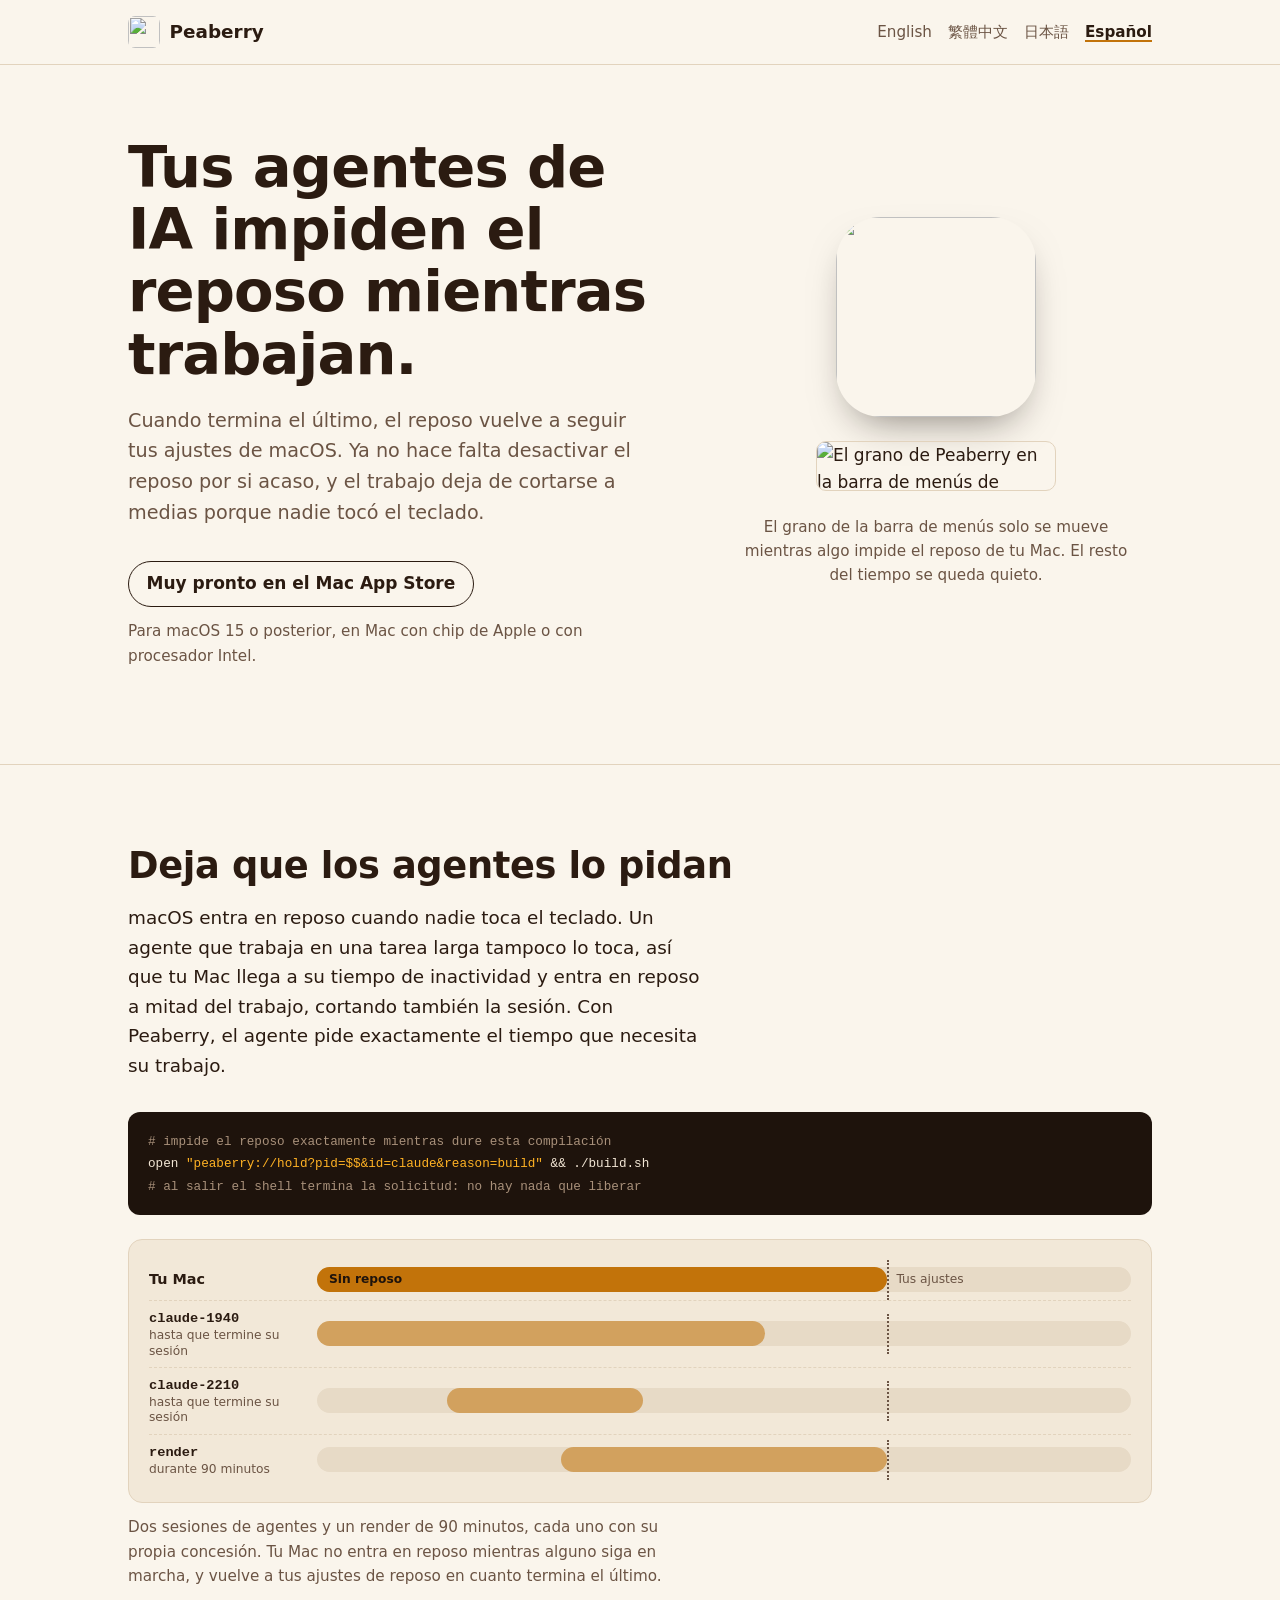
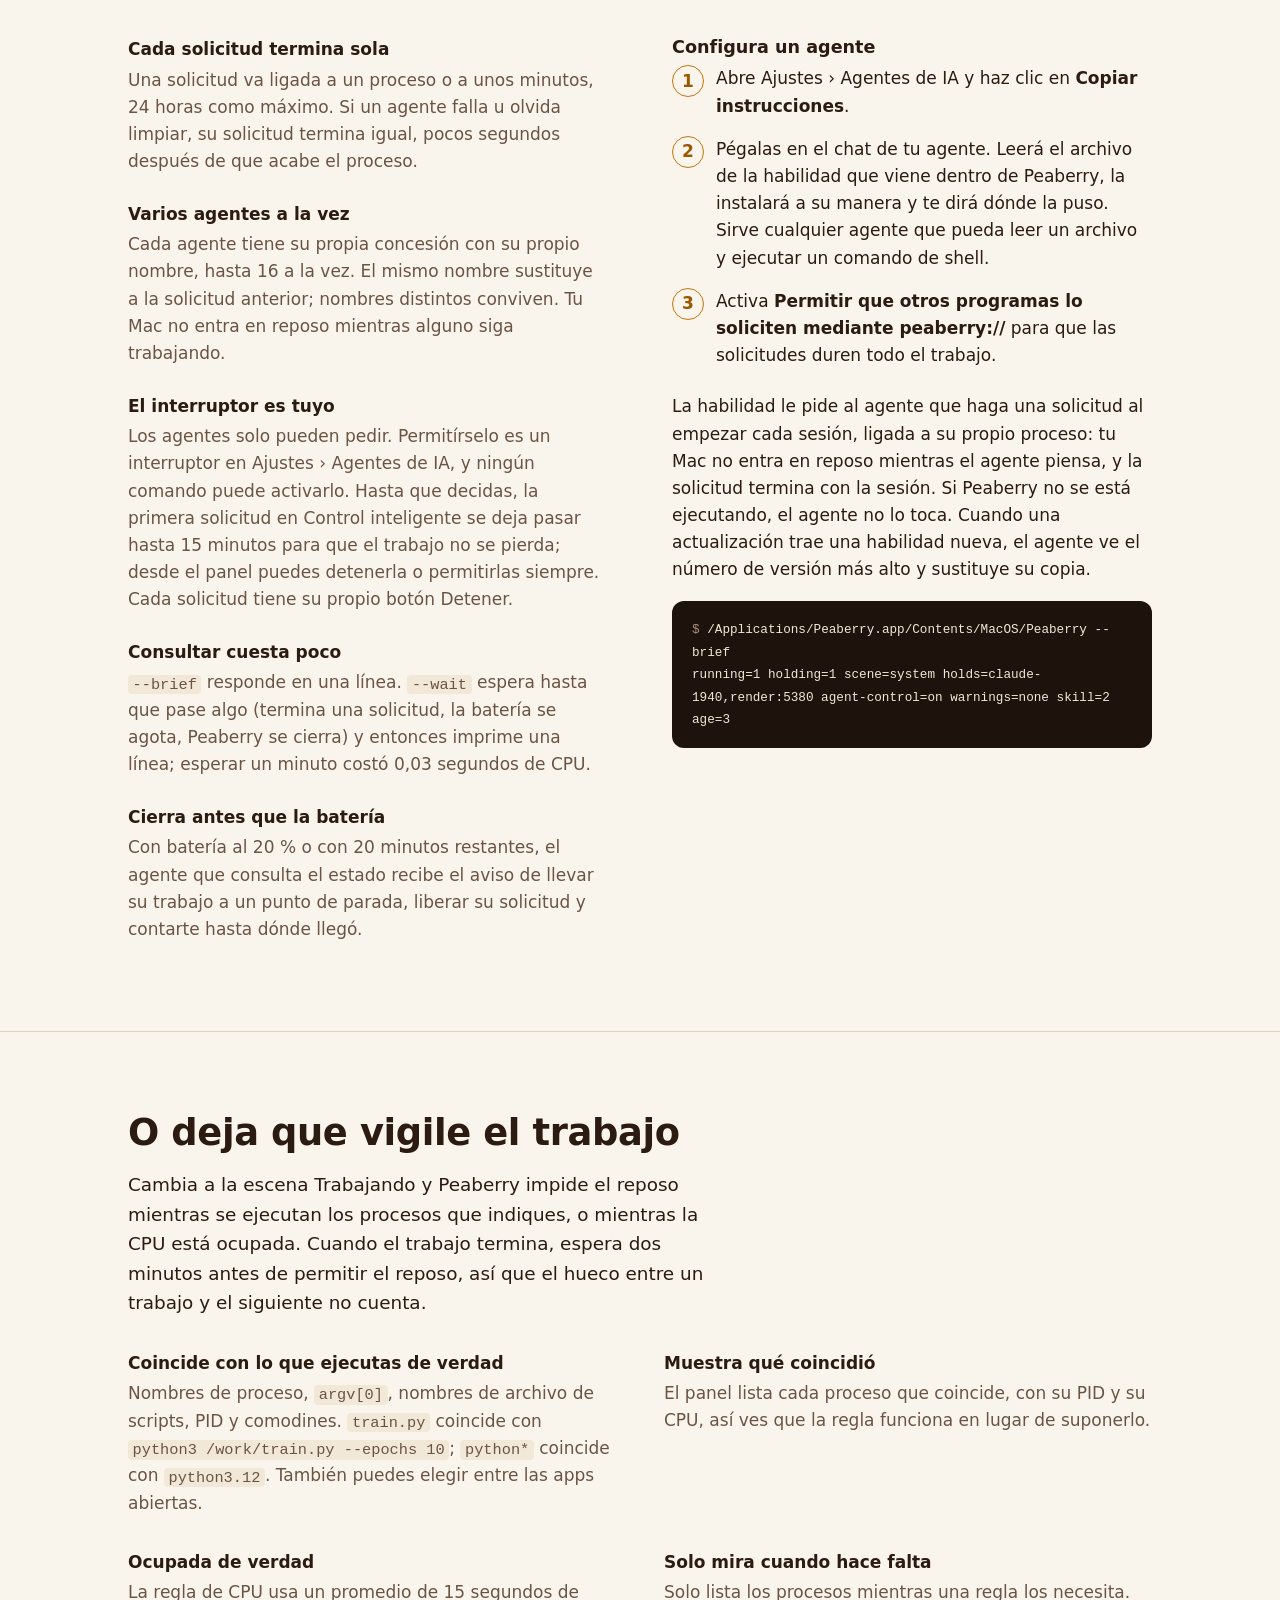
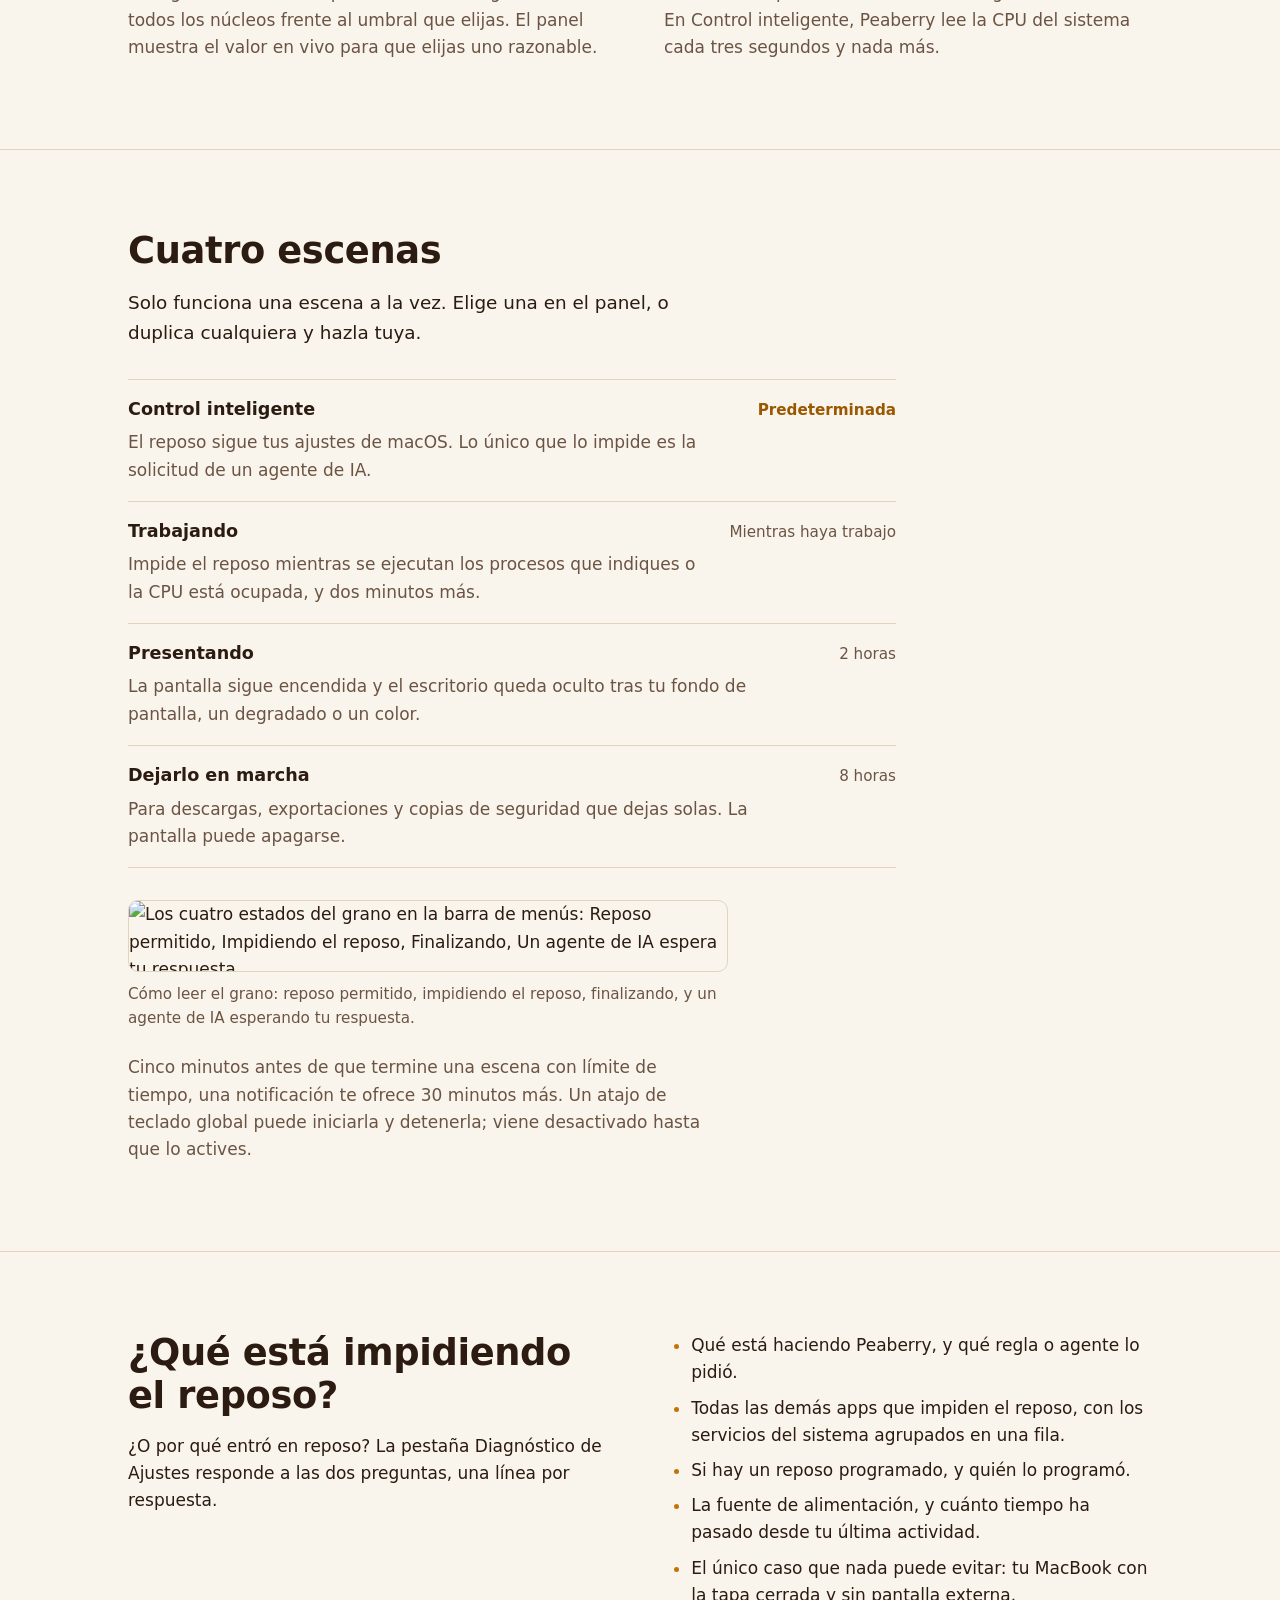
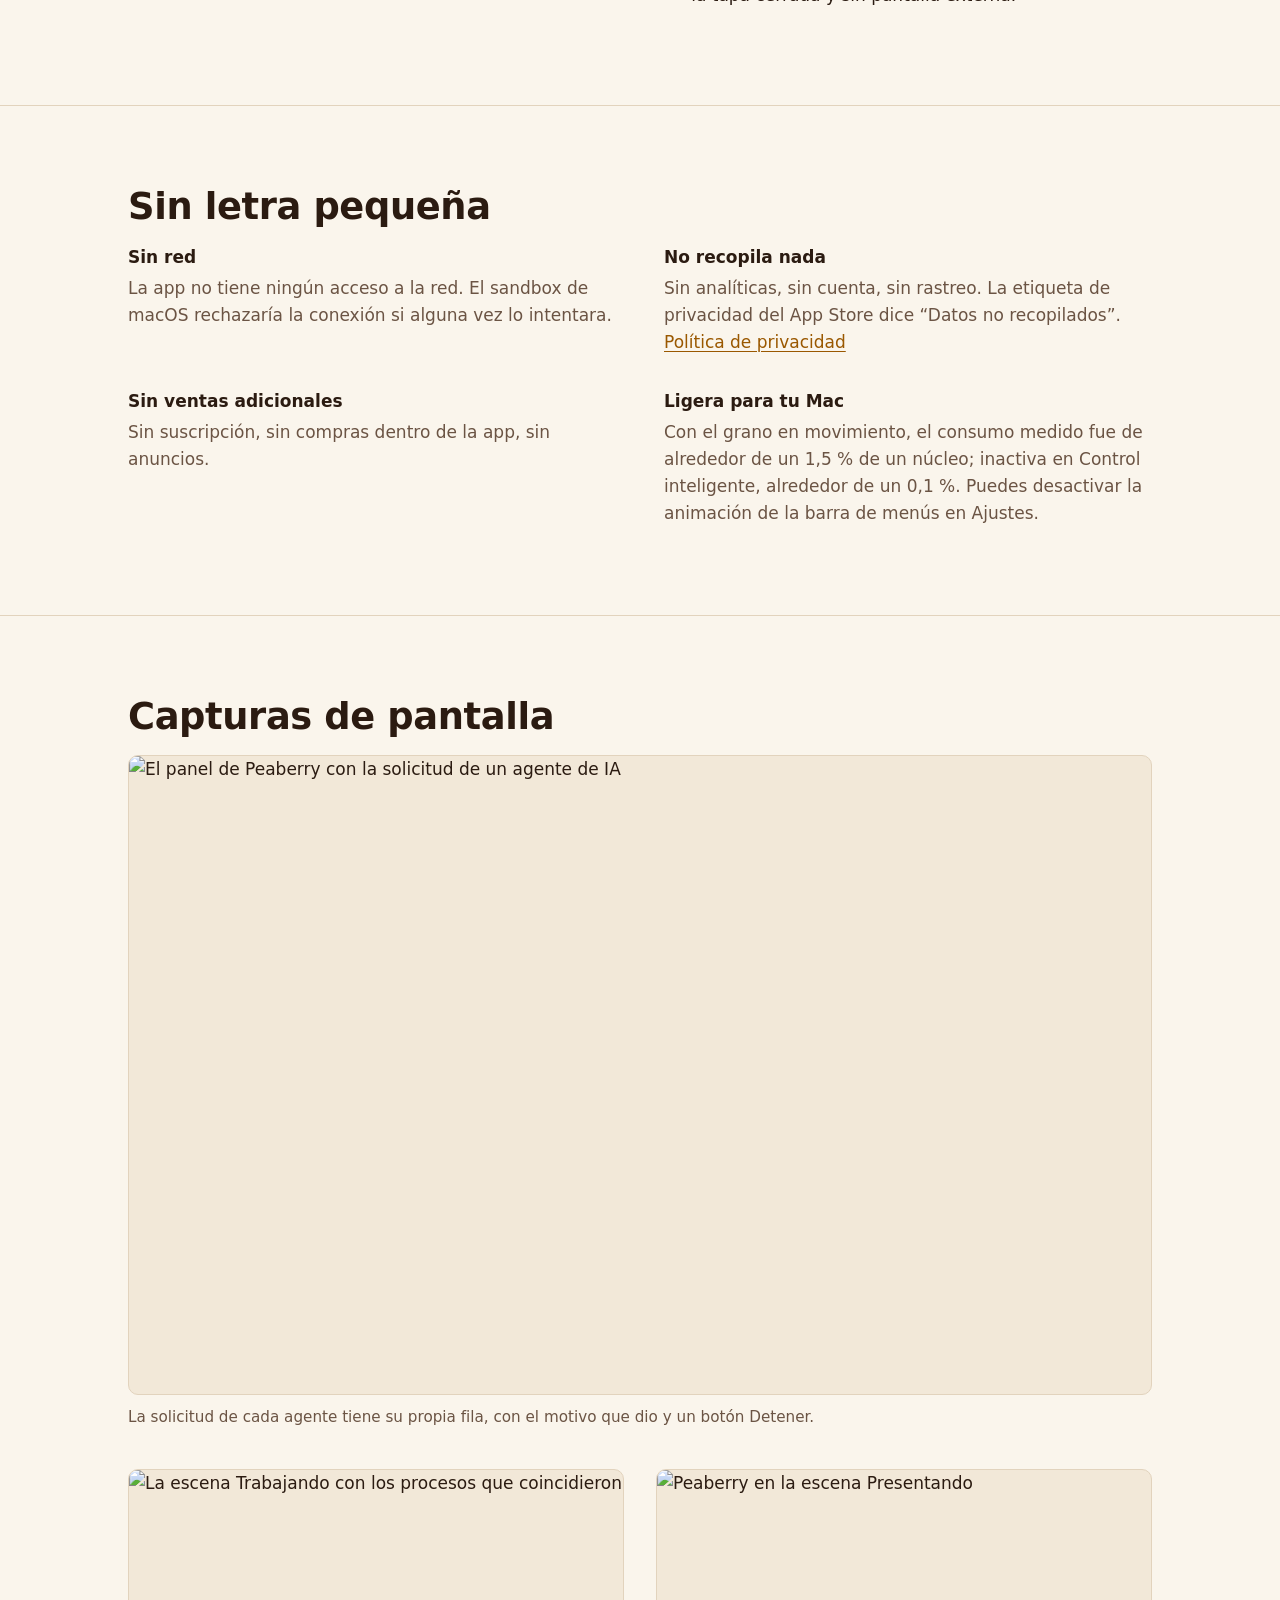
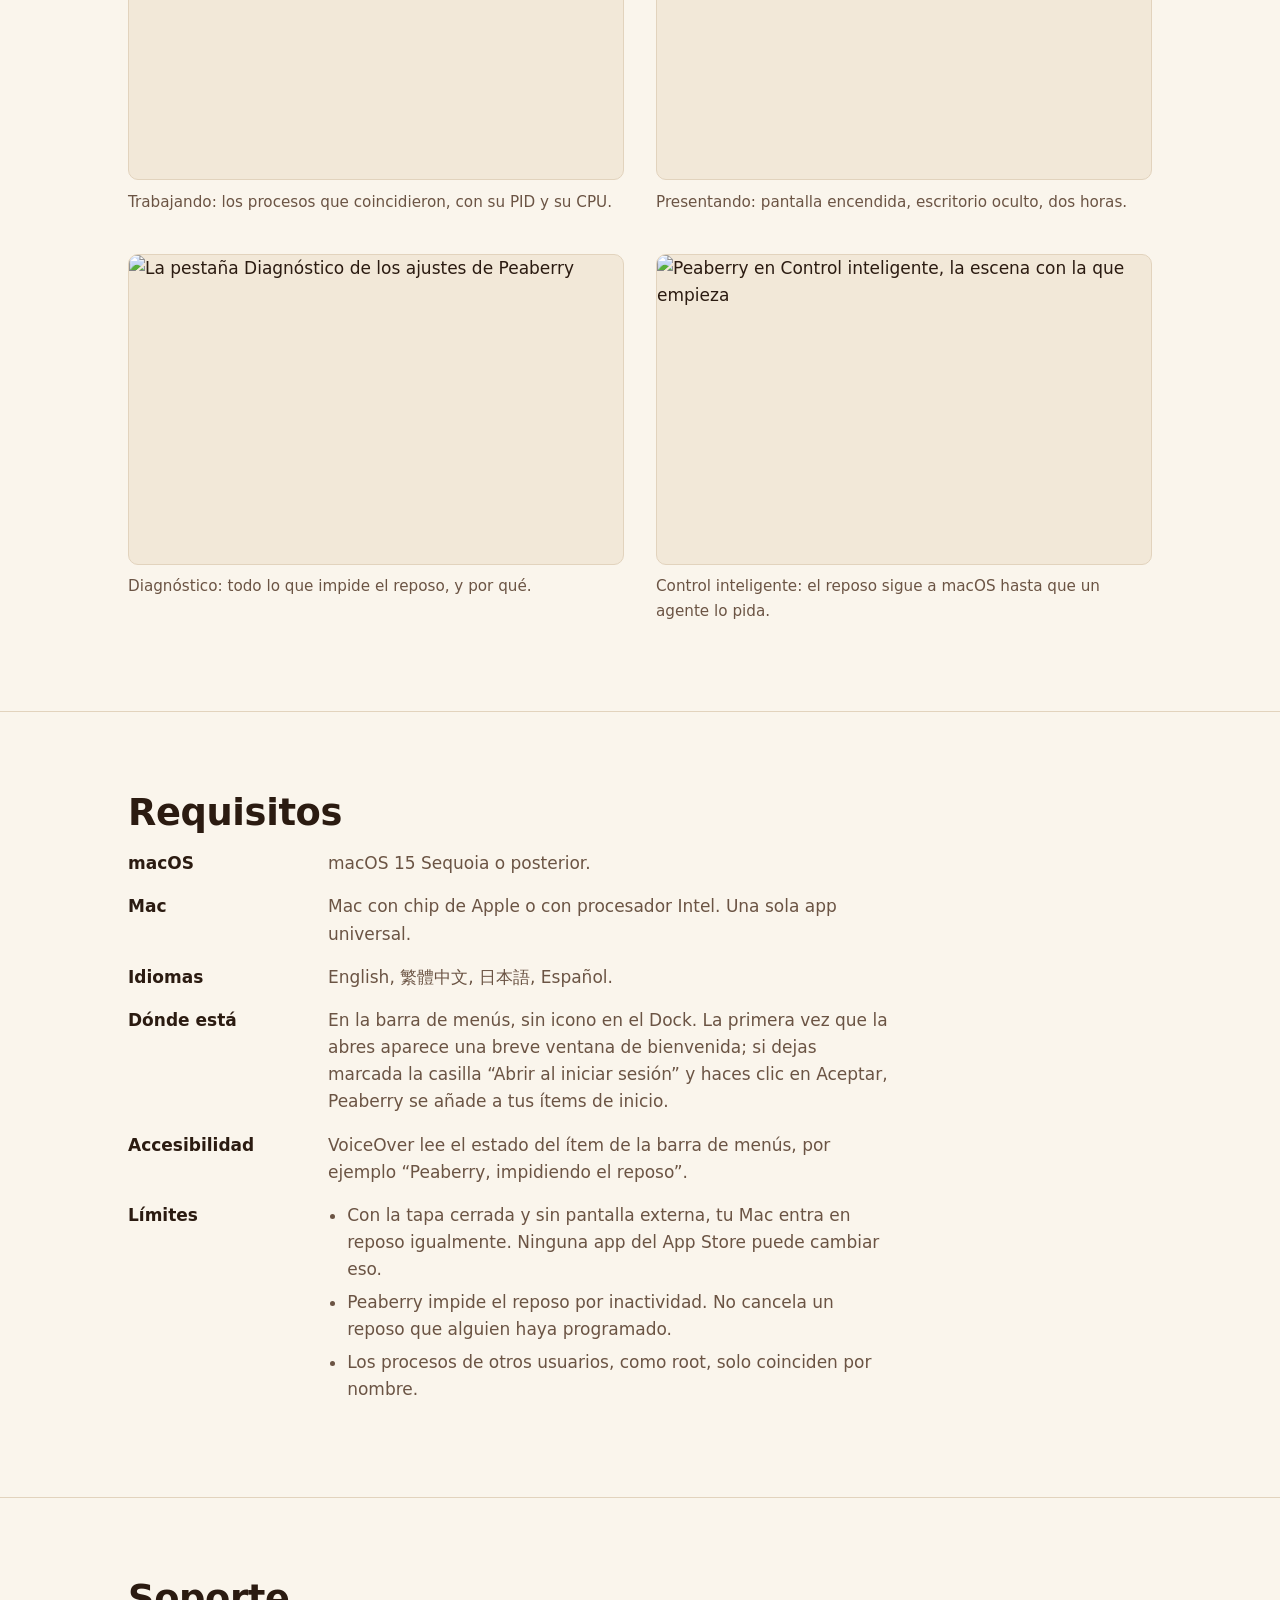
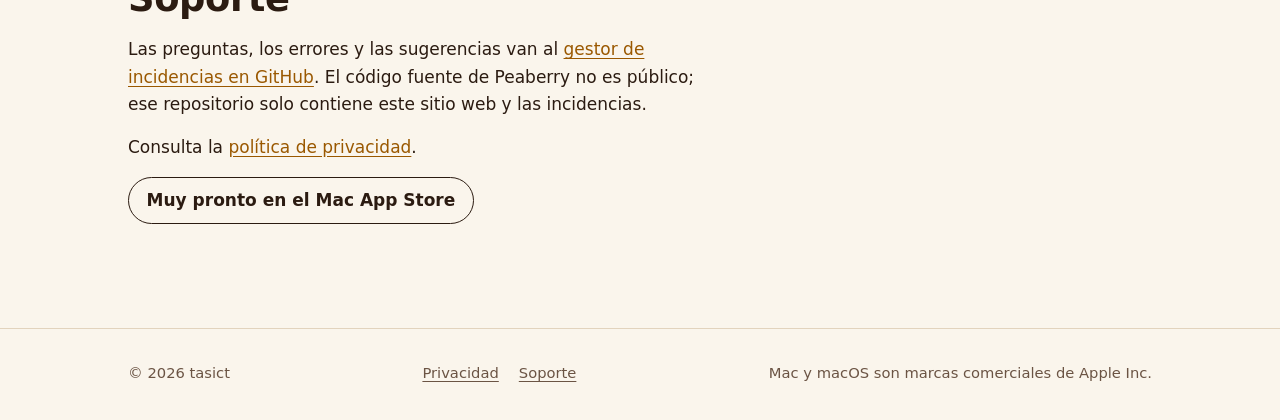
==== es/index.html @ de56cc9f "Add the Peaberry site" ====
<!doctype html>
<html lang="es">
<head>
<meta charset="utf-8">
<meta name="viewport" content="width=device-width, initial-scale=1">
<title>Peaberry: sin reposo mientras trabajan tus agentes de IA</title>
<meta name="description" content="Peaberry es una app de la barra de menús de macOS. Tus agentes de IA le piden que impida el reposo mientras trabajan, cada uno con su propia concesión, y cuando terminan el reposo vuelve a tus ajustes.">
<link rel="canonical" href="https://peaberry.ctsite.cc/es/">
<link rel="alternate" hreflang="en" href="https://peaberry.ctsite.cc/">
<link rel="alternate" hreflang="zh-Hant" href="https://peaberry.ctsite.cc/zh-Hant/">
<link rel="alternate" hreflang="ja" href="https://peaberry.ctsite.cc/ja/">
<link rel="alternate" hreflang="es" href="https://peaberry.ctsite.cc/es/">
<link rel="alternate" hreflang="x-default" href="https://peaberry.ctsite.cc/">
<meta name="color-scheme" content="light dark">
<meta name="theme-color" content="#faf5ec" media="(prefers-color-scheme: light)">
<meta name="theme-color" content="#140c08" media="(prefers-color-scheme: dark)">
<link rel="icon" type="image/png" href="../assets/favicon.png">
<link rel="apple-touch-icon" href="../assets/apple-touch-icon.png">
<link rel="stylesheet" href="../assets/site.css">
<meta property="og:type" content="website">
<meta property="og:site_name" content="Peaberry">
<meta property="og:title" content="Peaberry: sin reposo mientras trabajan tus agentes de IA">
<meta property="og:description" content="Tus agentes de IA le piden a Peaberry que impida el reposo mientras trabajan, cada uno con su propia concesión. Cuando termina el último, el reposo vuelve a tus ajustes de macOS.">
<meta property="og:url" content="https://peaberry.ctsite.cc/es/">
<meta property="og:image" content="https://peaberry.ctsite.cc/assets/screenshots/es/1-agents.jpg">
<meta property="og:image:width" content="1600">
<meta property="og:image:height" content="1000">
<meta property="og:image:alt" content="El panel de Peaberry en la barra de menús con la solicitud de un agente de IA">
<meta property="og:locale" content="es_ES">
<meta property="og:locale:alternate" content="en_US">
<meta property="og:locale:alternate" content="zh_TW">
<meta property="og:locale:alternate" content="ja_JP">
<meta name="twitter:card" content="summary_large_image">
</head>
<body>
<a class="skip" href="#main">Saltar al contenido</a>

<header class="site-header">
  <div class="wrap">
    <a class="brand" href="./"><img src="../assets/favicon.png" width="32" height="32" alt="">Peaberry</a>
    <nav class="languages" aria-label="Idioma">
      <ul>
        <li><a href="../" hreflang="en" lang="en">English</a></li>
        <li><a href="../zh-Hant/" hreflang="zh-Hant" lang="zh-Hant">繁體中文</a></li>
        <li><a href="../ja/" hreflang="ja" lang="ja">日本語</a></li>
        <li><a href="./" hreflang="es" lang="es" aria-current="page">Español</a></li>
      </ul>
    </nav>
  </div>
</header>

<main id="main">

<section class="hero" aria-labelledby="hero-title">
  <div class="wrap">
    <div>
      <h1 id="hero-title">Tus agentes de IA impiden el reposo mientras trabajan.</h1>
      <p class="lede">Cuando termina el último, el reposo vuelve a seguir tus ajustes de macOS. Ya no hace falta desactivar el reposo por si acaso, y el trabajo deja de cortarse a medias porque nadie tocó el teclado.</p>
      <!-- store:soon -->
      <p class="store"><span class="store-soon">Muy pronto en el Mac App Store</span></p>
      <!-- /store:soon -->
      <!-- store:live -->
      <p class="store" hidden><a class="store-live" href="APP_STORE_URL">Consigue Peaberry en el Mac App Store</a></p>
      <!-- /store:live -->
      <p class="fineprint">Para macOS 15 o posterior, en Mac con chip de Apple o con procesador Intel.</p>
    </div>
    <figure class="menubar">
      <img class="hero-icon" src="../assets/app-icon.png" width="200" height="200" alt="">
      <div class="menubar-strip">
        <picture>
          <source media="(prefers-reduced-motion: reduce) and (prefers-color-scheme: dark)" srcset="../assets/menubar-still-dark.png">
          <source media="(prefers-reduced-motion: reduce)" srcset="../assets/menubar-still-light.png">
          <source media="(prefers-color-scheme: dark)" srcset="../assets/menubar-awake-dark.gif">
          <img class="menubar-image" src="../assets/menubar-awake-light.gif" width="240" height="48" alt="El grano de Peaberry en la barra de menús de macOS, balanceándose mientras impide el reposo">
        </picture>
      </div>
      <figcaption>El grano de la barra de menús solo se mueve mientras algo impide el reposo de tu Mac. El resto del tiempo se queda quieto.</figcaption>
    </figure>
  </div>
</section>

<section id="agents" aria-labelledby="agents-title">
  <div class="wrap">
    <h2 id="agents-title">Deja que los agentes lo pidan</h2>
    <p class="intro">macOS entra en reposo cuando nadie toca el teclado. Un agente que trabaja en una tarea larga tampoco lo toca, así que tu Mac llega a su tiempo de inactividad y entra en reposo a mitad del trabajo, cortando también la sesión. Con Peaberry, el agente pide exactamente el tiempo que necesita su trabajo.</p>

<pre><code><span class="c"># impide el reposo exactamente mientras dure esta compilación</span>
open <span class="u">"peaberry://hold?pid=$$&amp;id=claude&amp;reason=build"</span> &amp;&amp; ./build.sh
<span class="c"># al salir el shell termina la solicitud: no hay nada que liberar</span></code></pre>

    <figure class="leases">
      <div class="lease-chart" aria-hidden="true">
        <div class="lease-row mac">
          <div class="who">Tu Mac</div>
          <div class="track"><span class="bar" style="--from:0;--to:70">Sin reposo</span><span class="bar rest" style="--from:70;--to:100">Tus ajustes</span></div>
        </div>
        <div class="lease-row lease">
          <div class="who"><code>claude-1940</code><span>hasta que termine su sesión</span></div>
          <div class="track"><span class="bar" style="--from:0;--to:55"></span></div>
        </div>
        <div class="lease-row lease">
          <div class="who"><code>claude-2210</code><span>hasta que termine su sesión</span></div>
          <div class="track"><span class="bar" style="--from:16;--to:40"></span></div>
        </div>
        <div class="lease-row lease">
          <div class="who"><code>render</code><span>durante 90 minutos</span></div>
          <div class="track"><span class="bar" style="--from:30;--to:70"></span></div>
        </div>
      </div>
      <figcaption>Dos sesiones de agentes y un render de 90 minutos, cada uno con su propia concesión. Tu Mac no entra en reposo mientras alguno siga en marcha, y vuelve a tus ajustes de reposo en cuanto termina el último.</figcaption>
    </figure>

    <div class="split">
      <dl class="facts">
        <div>
          <dt>Cada solicitud termina sola</dt>
          <dd>Una solicitud va ligada a un proceso o a unos minutos, 24 horas como máximo. Si un agente falla u olvida limpiar, su solicitud termina igual, pocos segundos después de que acabe el proceso.</dd>
        </div>
        <div>
          <dt>Varios agentes a la vez</dt>
          <dd>Cada agente tiene su propia concesión con su propio nombre, hasta 16 a la vez. El mismo nombre sustituye a la solicitud anterior; nombres distintos conviven. Tu Mac no entra en reposo mientras alguno siga trabajando.</dd>
        </div>
        <div>
          <dt>El interruptor es tuyo</dt>
          <dd>Los agentes solo pueden pedir. Permitírselo es un interruptor en Ajustes › Agentes de IA, y ningún comando puede activarlo. Hasta que decidas, la primera solicitud en Control inteligente se deja pasar hasta 15 minutos para que el trabajo no se pierda; desde el panel puedes detenerla o permitirlas siempre. Cada solicitud tiene su propio botón Detener.</dd>
        </div>
        <div>
          <dt>Consultar cuesta poco</dt>
          <dd><code>--brief</code> responde en una línea. <code>--wait</code> espera hasta que pase algo (termina una solicitud, la batería se agota, Peaberry se cierra) y entonces imprime una línea; esperar un minuto costó 0,03 segundos de CPU.</dd>
        </div>
        <div>
          <dt>Cierra antes que la batería</dt>
          <dd>Con batería al 20 % o con 20 minutos restantes, el agente que consulta el estado recibe el aviso de llevar su trabajo a un punto de parada, liberar su solicitud y contarte hasta dónde llegó.</dd>
        </div>
      </dl>

      <div>
        <h3>Configura un agente</h3>
        <ol class="steps">
          <li><div>Abre Ajustes › Agentes de IA y haz clic en <strong>Copiar instrucciones</strong>.</div></li>
          <li><div>Pégalas en el chat de tu agente. Leerá el archivo de la habilidad que viene dentro de Peaberry, la instalará a su manera y te dirá dónde la puso. Sirve cualquier agente que pueda leer un archivo y ejecutar un comando de shell.</div></li>
          <li><div>Activa <strong>Permitir que otros programas lo soliciten mediante peaberry://</strong> para que las solicitudes duren todo el trabajo.</div></li>
        </ol>
        <p>La habilidad le pide al agente que haga una solicitud al empezar cada sesión, ligada a su propio proceso: tu Mac no entra en reposo mientras el agente piensa, y la solicitud termina con la sesión. Si Peaberry no se está ejecutando, el agente no lo toca. Cuando una actualización trae una habilidad nueva, el agente ve el número de versión más alto y sustituye su copia.</p>
<pre class="output"><code><span class="p">$ </span>/Applications/Peaberry.app/Contents/MacOS/Peaberry --brief
running=1 holding=1 scene=system holds=claude-1940,render:5380 agent-control=on warnings=none skill=2 age=3</code></pre>
      </div>
    </div>
  </div>
</section>

<section id="work" aria-labelledby="work-title">
  <div class="wrap">
    <h2 id="work-title">O deja que vigile el trabajo</h2>
    <p class="intro">Cambia a la escena Trabajando y Peaberry impide el reposo mientras se ejecutan los procesos que indiques, o mientras la CPU está ocupada. Cuando el trabajo termina, espera dos minutos antes de permitir el reposo, así que el hueco entre un trabajo y el siguiente no cuenta.</p>
    <dl class="facts two">
      <div>
        <dt>Coincide con lo que ejecutas de verdad</dt>
        <dd>Nombres de proceso, <code>argv[0]</code>, nombres de archivo de scripts, PID y comodines. <code>train.py</code> coincide con <code>python3 /work/train.py --epochs 10</code>; <code>python*</code> coincide con <code>python3.12</code>. También puedes elegir entre las apps abiertas.</dd>
      </div>
      <div>
        <dt>Muestra qué coincidió</dt>
        <dd>El panel lista cada proceso que coincide, con su PID y su CPU, así ves que la regla funciona en lugar de suponerlo.</dd>
      </div>
      <div>
        <dt>Ocupada de verdad</dt>
        <dd>La regla de CPU usa un promedio de 15 segundos de todos los núcleos frente al umbral que elijas. El panel muestra el valor en vivo para que elijas uno razonable.</dd>
      </div>
      <div>
        <dt>Solo mira cuando hace falta</dt>
        <dd>Solo lista los procesos mientras una regla los necesita. En Control inteligente, Peaberry lee la CPU del sistema cada tres segundos y nada más.</dd>
      </div>
    </dl>
  </div>
</section>

<section id="scenes" aria-labelledby="scenes-title">
  <div class="wrap">
    <h2 id="scenes-title">Cuatro escenas</h2>
    <p class="intro">Solo funciona una escena a la vez. Elige una en el panel, o duplica cualquiera y hazla tuya.</p>
    <ul class="scenes">
      <li class="default">
        <h3>Control inteligente</h3>
        <span class="length">Predeterminada</span>
        <p>El reposo sigue tus ajustes de macOS. Lo único que lo impide es la solicitud de un agente de IA.</p>
      </li>
      <li>
        <h3>Trabajando</h3>
        <span class="length">Mientras haya trabajo</span>
        <p>Impide el reposo mientras se ejecutan los procesos que indiques o la CPU está ocupada, y dos minutos más.</p>
      </li>
      <li>
        <h3>Presentando</h3>
        <span class="length">2 horas</span>
        <p>La pantalla sigue encendida y el escritorio queda oculto tras tu fondo de pantalla, un degradado o un color.</p>
      </li>
      <li>
        <h3>Dejarlo en marcha</h3>
        <span class="length">8 horas</span>
        <p>Para descargas, exportaciones y copias de seguridad que dejas solas. La pantalla puede apagarse.</p>
      </li>
    </ul>
    <figure class="states">
      <picture>
        <source media="(prefers-color-scheme: dark)" srcset="../assets/menubar-states-es-dark.png">
        <img src="../assets/menubar-states-es-light.png" width="600" height="70" loading="lazy" decoding="async" alt="Los cuatro estados del grano en la barra de menús: Reposo permitido, Impidiendo el reposo, Finalizando, Un agente de IA espera tu respuesta">
      </picture>
      <figcaption>Cómo leer el grano: reposo permitido, impidiendo el reposo, finalizando, y un agente de IA esperando tu respuesta.</figcaption>
    </figure>
    <p class="after-list">Cinco minutos antes de que termine una escena con límite de tiempo, una notificación te ofrece 30 minutos más. Un atajo de teclado global puede iniciarla y detenerla; viene desactivado hasta que lo actives.</p>
  </div>
</section>

<section id="diagnostics" aria-labelledby="diagnostics-title">
  <div class="wrap split">
    <div class="prose">
      <h2 id="diagnostics-title">¿Qué está impidiendo el reposo?</h2>
      <p>¿O por qué entró en reposo? La pestaña Diagnóstico de Ajustes responde a las dos preguntas, una línea por respuesta.</p>
    </div>
    <ul class="answers">
      <li>Qué está haciendo Peaberry, y qué regla o agente lo pidió.</li>
      <li>Todas las demás apps que impiden el reposo, con los servicios del sistema agrupados en una fila.</li>
      <li>Si hay un reposo programado, y quién lo programó.</li>
      <li>La fuente de alimentación, y cuánto tiempo ha pasado desde tu última actividad.</li>
      <li>El único caso que nada puede evitar: tu MacBook con la tapa cerrada y sin pantalla externa.</li>
    </ul>
  </div>
</section>

<section id="privacy" aria-labelledby="privacy-title">
  <div class="wrap">
    <h2 id="privacy-title">Sin letra pequeña</h2>
    <dl class="facts two">
      <div>
        <dt>Sin red</dt>
        <dd>La app no tiene ningún acceso a la red. El sandbox de macOS rechazaría la conexión si alguna vez lo intentara.</dd>
      </div>
      <div>
        <dt>No recopila nada</dt>
        <dd>Sin analíticas, sin cuenta, sin rastreo. La etiqueta de privacidad del App Store dice “Datos no recopilados”. <a href="privacy.html">Política de privacidad</a></dd>
      </div>
      <div>
        <dt>Sin ventas adicionales</dt>
        <dd>Sin suscripción, sin compras dentro de la app, sin anuncios.</dd>
      </div>
      <div>
        <dt>Ligera para tu Mac</dt>
        <dd>Con el grano en movimiento, el consumo medido fue de alrededor de un 1,5 % de un núcleo; inactiva en Control inteligente, alrededor de un 0,1 %. Puedes desactivar la animación de la barra de menús en Ajustes.</dd>
      </div>
    </dl>
  </div>
</section>

<section id="screenshots" aria-labelledby="screenshots-title">
  <div class="wrap">
    <h2 id="screenshots-title">Capturas de pantalla</h2>
    <ul class="gallery">
      <li><figure>
        <picture>
          <source media="(prefers-color-scheme: dark)" srcset="../assets/screenshots/dark/es/1-agents.jpg">
          <img src="../assets/screenshots/es/1-agents.jpg" width="1600" height="1000" loading="lazy" decoding="async" alt="El panel de Peaberry con la solicitud de un agente de IA">
        </picture>
        <figcaption>La solicitud de cada agente tiene su propia fila, con el motivo que dio y un botón Detener.</figcaption>
      </figure></li>
      <li><figure>
        <picture>
          <source media="(prefers-color-scheme: dark)" srcset="../assets/screenshots/dark/es/2-working.jpg">
          <img src="../assets/screenshots/es/2-working.jpg" width="1600" height="1000" loading="lazy" decoding="async" alt="La escena Trabajando con los procesos que coincidieron">
        </picture>
        <figcaption>Trabajando: los procesos que coincidieron, con su PID y su CPU.</figcaption>
      </figure></li>
      <li><figure>
        <picture>
          <source media="(prefers-color-scheme: dark)" srcset="../assets/screenshots/dark/es/3-presenting.jpg">
          <img src="../assets/screenshots/es/3-presenting.jpg" width="1600" height="1000" loading="lazy" decoding="async" alt="Peaberry en la escena Presentando">
        </picture>
        <figcaption>Presentando: pantalla encendida, escritorio oculto, dos horas.</figcaption>
      </figure></li>
      <li><figure>
        <picture>
          <source media="(prefers-color-scheme: dark)" srcset="../assets/screenshots/dark/es/4-diagnostics.jpg">
          <img src="../assets/screenshots/es/4-diagnostics.jpg" width="1600" height="1000" loading="lazy" decoding="async" alt="La pestaña Diagnóstico de los ajustes de Peaberry">
        </picture>
        <figcaption>Diagnóstico: todo lo que impide el reposo, y por qué.</figcaption>
      </figure></li>
      <li><figure>
        <picture>
          <source media="(prefers-color-scheme: dark)" srcset="../assets/screenshots/dark/es/5-smart-control.jpg">
          <img src="../assets/screenshots/es/5-smart-control.jpg" width="1600" height="1000" loading="lazy" decoding="async" alt="Peaberry en Control inteligente, la escena con la que empieza">
        </picture>
        <figcaption>Control inteligente: el reposo sigue a macOS hasta que un agente lo pida.</figcaption>
      </figure></li>
    </ul>
  </div>
</section>

<section id="requirements" aria-labelledby="requirements-title">
  <div class="wrap">
    <h2 id="requirements-title">Requisitos</h2>
    <dl class="specs">
      <div><dt>macOS</dt><dd>macOS 15 Sequoia o posterior.</dd></div>
      <div><dt>Mac</dt><dd>Mac con chip de Apple o con procesador Intel. Una sola app universal.</dd></div>
      <div><dt>Idiomas</dt><dd>English, 繁體中文, 日本語, Español.</dd></div>
      <div><dt>Dónde está</dt><dd>En la barra de menús, sin icono en el Dock. La primera vez que la abres aparece una breve ventana de bienvenida; si dejas marcada la casilla “Abrir al iniciar sesión” y haces clic en Aceptar, Peaberry se añade a tus ítems de inicio.</dd></div>
      <div><dt>Accesibilidad</dt><dd>VoiceOver lee el estado del ítem de la barra de menús, por ejemplo “Peaberry, impidiendo el reposo”.</dd></div>
      <div><dt>Límites</dt><dd>
        <ul class="limits">
          <li>Con la tapa cerrada y sin pantalla externa, tu Mac entra en reposo igualmente. Ninguna app del App Store puede cambiar eso.</li>
          <li>Peaberry impide el reposo por inactividad. No cancela un reposo que alguien haya programado.</li>
          <li>Los procesos de otros usuarios, como root, solo coinciden por nombre.</li>
        </ul>
      </dd></div>
    </dl>
  </div>
</section>

<section id="support" aria-labelledby="support-title">
  <div class="wrap">
   <div class="prose">
    <h2 id="support-title">Soporte</h2>
    <p>Las preguntas, los errores y las sugerencias van al <a href="https://github.com/tasict/Peaberry/issues">gestor de incidencias en GitHub</a>. El código fuente de Peaberry no es público; ese repositorio solo contiene este sitio web y las incidencias.</p>
    <p>Consulta la <a href="privacy.html">política de privacidad</a>.</p>
    <!-- store:soon -->
    <p class="store"><span class="store-soon">Muy pronto en el Mac App Store</span></p>
    <!-- /store:soon -->
    <!-- store:live -->
    <p class="store" hidden><a class="store-live" href="APP_STORE_URL">Consigue Peaberry en el Mac App Store</a></p>
    <!-- /store:live -->
   </div>
  </div>
</section>

</main>

<footer class="site-footer">
  <div class="wrap">
    <p>© 2026 tasict</p>
    <p class="footer-links"><a href="privacy.html">Privacidad</a> <a href="https://github.com/tasict/Peaberry/issues">Soporte</a></p>
    <p>Mac y macOS son marcas comerciales de Apple Inc.</p>
  </div>
</footer>
</body>
</html>
---- assets/site.css ----
/* Peaberry site. One stylesheet, no build step.
   Colour follows the app: amber is the light inside the bean (the app's
   "awake" colour), the ground is crema in light mode and the icon's deep
   roast in dark mode. Amber marks state and links; nothing else is coloured. */

:root {
  color-scheme: light dark;

  --bg: #faf5ec;
  --bg-sunk: #f2e8d8;
  --ink: #2b1b11;
  --ink-muted: #6b5444;
  --rule: #e2d3bd;
  --amber: #c2730a;        /* Palette.awake, light */
  --amber-ink: #9a5800;    /* amber dark enough for text on crema (4.9:1) */
  --winding: #9c6b2f;      /* Palette.winding, light */
  --code-bg: #1e130c;
  --code-ink: #f2e6d5;
  --code-muted: #a8907a;
  --code-accent: #ffb224;
  --bar-idle: #e7dac6;

  --font: system-ui, -apple-system, BlinkMacSystemFont, "Segoe UI", Roboto,
          "Helvetica Neue", Arial, sans-serif;
  --font-display: ui-rounded, "SF Pro Rounded", system-ui, -apple-system,
          BlinkMacSystemFont, "Segoe UI", Roboto, "Helvetica Neue", Arial, sans-serif;
  --font-mono: ui-monospace, "SF Mono", SFMono-Regular, Menlo, Consolas, monospace;

  --gutter: 16px;
  --wide: 68rem;
  --measure: 36rem;
}

:root:lang(zh-Hant) {
  --font: -apple-system, BlinkMacSystemFont, "PingFang TC", "Noto Sans TC",
          "Microsoft JhengHei", system-ui, sans-serif;
  --font-display: ui-rounded, -apple-system, BlinkMacSystemFont, "PingFang TC",
          "Noto Sans TC", "Microsoft JhengHei", system-ui, sans-serif;
}

:root:lang(ja) {
  --font: -apple-system, BlinkMacSystemFont, "Hiragino Sans",
          "Hiragino Kaku Gothic ProN", "Noto Sans JP", "Yu Gothic", Meiryo,
          system-ui, sans-serif;
  --font-display: ui-rounded, -apple-system, BlinkMacSystemFont, "Hiragino Sans",
          "Hiragino Kaku Gothic ProN", "Noto Sans JP", "Yu Gothic", Meiryo,
          system-ui, sans-serif;
}

@media (prefers-color-scheme: dark) {
  :root {
    --bg: #140c08;
    --bg-sunk: #1f140e;
    --ink: #f2e6d5;
    --ink-muted: #bca48d;
    --rule: #3a2a1e;
    --amber: #ffb224;      /* Palette.awake, dark */
    --amber-ink: #ffb224;
    --winding: #c9a264;    /* Palette.winding, dark */
    --code-bg: #0b0604;
    --code-ink: #f2e6d5;
    --code-muted: #8f7863;
    --code-accent: #ffb224;
    --bar-idle: #2c1f16;
  }
}

@media (min-width: 40rem) {
  :root { --gutter: 32px; }
}

*, *::before, *::after { box-sizing: border-box; }

html {
  -webkit-text-size-adjust: 100%;
  text-size-adjust: 100%;
}

body {
  margin: 0;
  background: var(--bg);
  color: var(--ink);
  font-family: var(--font);
  font-size: 1.0625rem;
  line-height: 1.6;
  overflow-wrap: break-word;
}

:lang(zh-Hant) body, :lang(ja) body { line-height: 1.8; }

img { max-width: 100%; height: auto; display: block; }

a { color: var(--amber-ink); text-underline-offset: 0.18em; }
a:hover { text-decoration-thickness: 2px; }

:focus-visible {
  outline: 3px solid var(--amber);
  outline-offset: 3px;
  border-radius: 4px;
}

code, pre, kbd { font-family: var(--font-mono); font-size: 0.9em; }

p code, li code, dd code, td code {
  background: var(--bg-sunk);
  border-radius: 4px;
  padding: 0.05em 0.3em;
  overflow-wrap: break-word;
}

.skip {
  position: absolute;
  left: var(--gutter);
  top: -4rem;
  background: var(--ink);
  color: var(--bg);
  padding: 0.5rem 0.75rem;
  border-radius: 6px;
  z-index: 10;
}
.skip:focus { top: 0.75rem; }

.wrap {
  max-width: var(--wide);
  margin: 0 auto;
  padding-inline: var(--gutter);
}

/* Header ---------------------------------------------------------------- */

.site-header .wrap {
  display: flex;
  flex-wrap: wrap;
  align-items: center;
  justify-content: space-between;
  gap: 0.5rem 1.5rem;
  padding-block: 1rem;
}

.brand {
  display: inline-flex;
  align-items: center;
  gap: 0.6rem;
  color: var(--ink);
  text-decoration: none;
  font-family: var(--font-display);
  font-weight: 650;
  font-size: 1.15rem;
}

.brand img {
  width: 32px;
  height: 32px;
  border-radius: 22.5%;
}

.languages ul {
  display: flex;
  flex-wrap: wrap;
  gap: 0.25rem 1rem;
  list-style: none;
  margin: 0;
  padding: 0;
  font-size: 0.95rem;
}

.languages a { color: var(--ink-muted); text-decoration: none; }
.languages a:hover { color: var(--ink); text-decoration: underline; }
.languages a[aria-current="page"] {
  color: var(--ink);
  font-weight: 600;
  text-decoration: underline;
  text-decoration-color: var(--amber);
  text-decoration-thickness: 2px;
}

/* Hero ------------------------------------------------------------------ */

.hero .wrap {
  display: grid;
  gap: 2.5rem;
  padding-block: 2.5rem 4rem;
  align-items: center;
}

@media (min-width: 56rem) {
  .hero .wrap { grid-template-columns: 1.1fr 0.9fr; gap: 4rem; padding-block: 4.5rem 6rem; }
}

.hero h1 {
  font-family: var(--font-display);
  font-weight: 700;
  font-size: clamp(2.1rem, 5.2vw, 3.6rem);
  line-height: 1.08;
  letter-spacing: -0.015em;
  margin: 0 0 1.25rem;
  max-width: 16em;
  text-wrap: balance;
}

/* CJK hero headlines break at their <wbr> phrase boundaries, not mid-word. */
:lang(ja) .hero h1, :lang(zh-Hant) .hero h1 { word-break: keep-all; }
:lang(ja) h2, :lang(ja) h3, :lang(ja) dt { word-break: auto-phrase; }

:lang(zh-Hant) .hero h1, :lang(ja) .hero h1 {
  line-height: 1.25;
  letter-spacing: 0;
  font-size: clamp(1.9rem, 4.6vw, 3.1rem);
}

.lede {
  font-size: 1.2rem;
  color: var(--ink-muted);
  max-width: var(--measure);
  margin: 0 0 2rem;
}

.store { margin: 0 0 0.75rem; }

.store-soon {
  display: inline-block;
  border: 1.5px solid var(--ink);
  border-radius: 999px;
  padding: 0.55rem 1.1rem;
  font-weight: 600;
}

.store-live {
  display: inline-block;
  background: var(--ink);
  color: var(--bg);
  border-radius: 999px;
  padding: 0.65rem 1.25rem;
  font-weight: 600;
  text-decoration: none;
}
.store-live:hover { background: var(--amber-ink); color: var(--bg); }

.fineprint {
  color: var(--ink-muted);
  font-size: 0.95rem;
  margin: 0;
}

/* The icon, then the bean as it sits in the menu bar. */
.menubar {
  margin: 0;
  justify-self: center;
  width: 100%;
  max-width: 28rem;
  display: grid;
  justify-items: center;
  gap: 1.5rem;
}

.hero-icon {
  width: 200px;
  height: 200px;
  border-radius: 22.5%;
  box-shadow: 0 18px 40px -18px rgba(20, 12, 8, 0.55);
}

@media (max-width: 40rem) {
  .hero-icon { width: 128px; height: 128px; }
}

.menubar-strip img {
  border-radius: 10px;
  border: 1px solid var(--rule);
}

.menubar figcaption {
  color: var(--ink-muted);
  font-size: 0.95rem;
  text-align: center;
  max-width: 24rem;
}

/* Sections -------------------------------------------------------------- */

main > section { border-top: 1px solid var(--rule); }

main > section > .wrap { padding-block: 3.5rem 4rem; }

@media (min-width: 56rem) {
  main > section > .wrap { padding-block: 5rem 5.5rem; }
}

h2 {
  font-family: var(--font-display);
  font-weight: 700;
  font-size: clamp(1.6rem, 3.4vw, 2.3rem);
  line-height: 1.15;
  letter-spacing: -0.01em;
  margin: 0 0 1rem;
  max-width: 20em;
}

:lang(zh-Hant) h2, :lang(ja) h2 { line-height: 1.35; letter-spacing: 0; }

h3 {
  font-size: 1.1rem;
  line-height: 1.35;
  margin: 0 0 0.35rem;
}

.prose { max-width: var(--measure); }
.prose p { margin: 0 0 1rem; }
.intro { font-size: 1.15rem; max-width: var(--measure); margin: 0 0 2rem; }

/* Two columns on wide screens: what it is on the left, how it holds up on the right. */
.split { display: grid; gap: 2.5rem; }
@media (min-width: 56rem) {
  .split { grid-template-columns: minmax(0, 1fr) minmax(0, 1fr); gap: 4rem; align-items: start; }
}

/* Code ------------------------------------------------------------------ */

pre {
  background: var(--code-bg);
  color: var(--code-ink);
  border-radius: 12px;
  padding: 1.1rem 1.25rem;
  margin: 0 0 1.5rem;
  overflow-x: auto;
  line-height: 1.6;
  font-size: 0.88rem;
  tab-size: 2;
}

@media (prefers-color-scheme: dark) {
  pre { border: 1px solid var(--rule); }
}

/* Sample output reads better wrapped than scrolled. */
pre.output { white-space: pre-wrap; overflow-wrap: anywhere; }

pre .c { color: var(--code-muted); }
pre .u { color: var(--code-accent); }
pre .p { color: var(--code-muted); user-select: none; }

/* The lease chart: the one drawing on the page. Three holds, one Mac. */
.leases { margin: 0 0 3rem; }

.lease-chart {
  --label: 9.5rem;
  background: var(--bg-sunk);
  border: 1px solid var(--rule);
  border-radius: 14px;
  padding: 1.25rem 1.25rem 1.1rem;
  font-size: 0.9rem;
}

.lease-row {
  display: grid;
  grid-template-columns: var(--label) minmax(0, 1fr);
  align-items: center;
  gap: 0.25rem 1rem;
  padding-block: 0.45rem;
}

.lease-row + .lease-row { border-top: 1px dashed var(--rule); }

.lease-row .who { line-height: 1.3; }
.lease-row .who code { font-size: 0.95em; font-weight: 600; }
.lease-row .who span { display: block; color: var(--ink-muted); font-size: 0.85em; }

.track {
  position: relative;
  height: 1.6rem;
  border-radius: 999px;
  background: var(--bar-idle);
}

/* The moment the last hold ends, drawn through every row. */
.track::after {
  content: "";
  position: absolute;
  left: 70%;
  top: -0.45rem;
  bottom: -0.45rem;
  border-left: 2px dotted var(--ink-muted);
}

.bar {
  position: absolute;
  top: 0;
  bottom: 0;
  left: calc(var(--from) * 1%);
  width: calc((var(--to) - var(--from)) * 1%);
  border-radius: 999px;
  background: var(--amber);
}

.lease-row.lease .bar { background: color-mix(in srgb, var(--amber) 55%, transparent); }

.lease-row.mac .who { font-weight: 650; }

.lease-row.mac .bar {
  display: flex;
  align-items: center;
  padding-inline: 0.75rem;
  color: #1e130c;
  font-weight: 600;
  font-size: 0.85em;
  white-space: nowrap;
  overflow: hidden;
}

.lease-row.mac .bar.rest {
  background: transparent;
  color: var(--ink-muted);
  font-weight: 500;
  padding-inline: 0.6rem;
}

@media (max-width: 34rem) {
  .lease-chart { --label: auto; padding: 1rem; }
  .lease-row { grid-template-columns: minmax(0, 1fr); }
  .lease-row.mac .bar.rest { font-size: 0.75em; padding-inline: 0.35rem; }
}

.leases figcaption {
  color: var(--ink-muted);
  font-size: 0.95rem;
  margin-top: 0.75rem;
  max-width: var(--measure);
}

/* Facts: term on its own line, answer under it. Not cards. */
.facts { margin: 0; display: grid; gap: 1.6rem; }
.facts dt { font-weight: 650; }
.facts dd { margin: 0.2rem 0 0; color: var(--ink-muted); }
.facts dd strong { color: var(--ink); }

@media (min-width: 40rem) {
  .facts.two { grid-template-columns: repeat(2, minmax(0, 1fr)); gap: 2rem 3rem; }
}

/* Setup is a real sequence, so it is numbered. */
.steps {
  counter-reset: step;
  list-style: none;
  margin: 0 0 1.5rem;
  padding: 0;
  display: grid;
  gap: 1rem;
}

.steps li {
  counter-increment: step;
  display: grid;
  grid-template-columns: 2rem minmax(0, 1fr);
  gap: 0.75rem;
}

.steps li::before {
  content: counter(step);
  display: grid;
  place-items: center;
  width: 2rem;
  height: 2rem;
  border-radius: 50%;
  border: 1.5px solid var(--amber);
  color: var(--amber-ink);
  font-weight: 700;
  font-family: var(--font-display);
}

/* Scenes: four rows with how long each one lasts on the right. */
.scenes { list-style: none; margin: 0; padding: 0; max-width: 48rem; }

.scenes li {
  display: grid;
  grid-template-columns: minmax(0, 1fr) auto;
  gap: 0.25rem 1.5rem;
  padding-block: 1.1rem;
  border-bottom: 1px solid var(--rule);
}

.scenes li:first-child { border-top: 1px solid var(--rule); }

.scenes h3 { margin: 0; }
.scenes p { margin: 0.2rem 0 0; color: var(--ink-muted); grid-column: 1; }

.scenes .length {
  grid-column: 2;
  grid-row: 1;
  color: var(--ink-muted);
  font-variant-numeric: tabular-nums;
  white-space: nowrap;
  font-size: 0.95rem;
}

.scenes .default .length { color: var(--amber-ink); font-weight: 600; }

.after-list { margin: 1.5rem 0 0; max-width: var(--measure); color: var(--ink-muted); }

/* The four states of the bean, drawn by the app's own icon code. */
.states { margin: 2rem 0 0; max-width: 600px; }
.states img { width: 100%; border-radius: 10px; border: 1px solid var(--rule); }
.states figcaption { margin-top: 0.6rem; color: var(--ink-muted); font-size: 0.95rem; }

/* Diagnostics: a checklist of what the tab answers. */
.answers { margin: 0; padding-left: 1.2rem; max-width: var(--measure); }
.answers li { margin-bottom: 0.5rem; }
.answers li::marker { color: var(--amber); }

/* Screenshots ----------------------------------------------------------- */

.gallery { display: grid; gap: 2rem; margin: 0; padding: 0; list-style: none; }

@media (min-width: 48rem) {
  .gallery { grid-template-columns: repeat(2, minmax(0, 1fr)); gap: 2.5rem 2rem; }
  .gallery li:first-child { grid-column: 1 / -1; }
}

.gallery figure { margin: 0; }

.gallery img {
  width: 100%;
  border-radius: 10px;
  border: 1px solid var(--rule);
  background: var(--bg-sunk);
}

.gallery figcaption { margin-top: 0.6rem; color: var(--ink-muted); font-size: 0.95rem; }

/* Requirements and support -------------------------------------------- */

.specs { margin: 0; display: grid; gap: 1rem; max-width: 48rem; }
.specs div { display: grid; gap: 0.15rem 1.5rem; }
@media (min-width: 40rem) {
  .specs div { grid-template-columns: 11rem minmax(0, 1fr); }
}
.specs dt { font-weight: 650; }
.specs dd { margin: 0; color: var(--ink-muted); }

.limits { margin: 0; padding-left: 1.2rem; }
.limits li { margin-bottom: 0.35rem; }

/* Footer ---------------------------------------------------------------- */

.site-footer { border-top: 1px solid var(--rule); color: var(--ink-muted); font-size: 0.92rem; }
.site-footer .wrap {
  display: flex;
  flex-wrap: wrap;
  justify-content: space-between;
  gap: 0.5rem 2rem;
  padding-block: 2rem 2.5rem;
}
.site-footer p { margin: 0; }
.site-footer a { color: var(--ink-muted); }
.site-footer a:hover { color: var(--ink); }

/* Privacy policy -------------------------------------------------------- */

.policy .wrap { padding-block: 2.5rem 4rem; }
.policy h1 {
  font-family: var(--font-display);
  font-size: clamp(2rem, 4.5vw, 2.8rem);
  line-height: 1.15;
  margin: 0 0 0.5rem;
}
.policy .effective { color: var(--ink-muted); margin: 0 0 2rem; }
.policy .short {
  font-size: 1.15rem;
  max-width: var(--measure);
  border-left: 3px solid var(--amber);
  padding-left: 1rem;
  margin: 0 0 2.5rem;
}
.policy h2 { font-size: 1.4rem; margin-top: 2.5rem; }
.policy p, .policy ul { max-width: var(--measure); }
.policy li { margin-bottom: 0.5rem; }

@media (prefers-reduced-motion: reduce) {
  * { scroll-behavior: auto !important; }
}

.footer-links { display: flex; flex-wrap: wrap; gap: 0.25rem 1.25rem; }
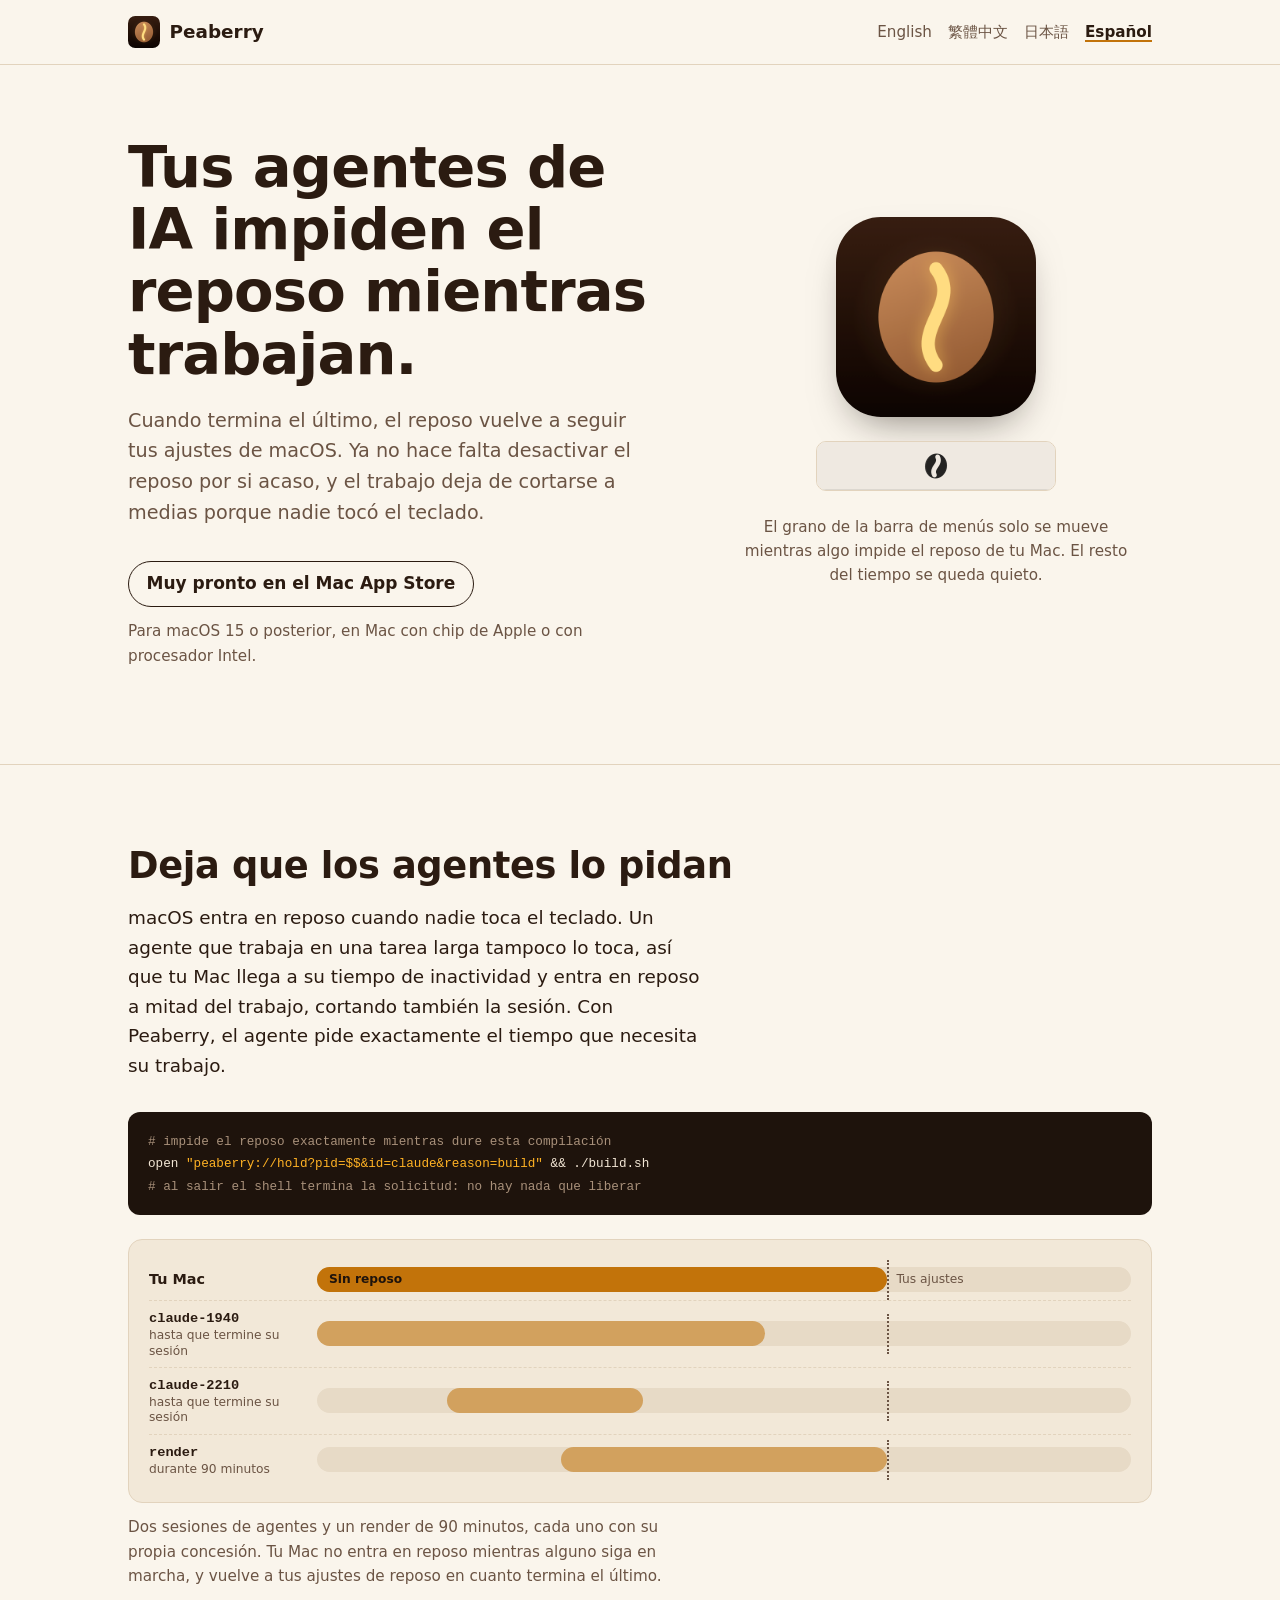
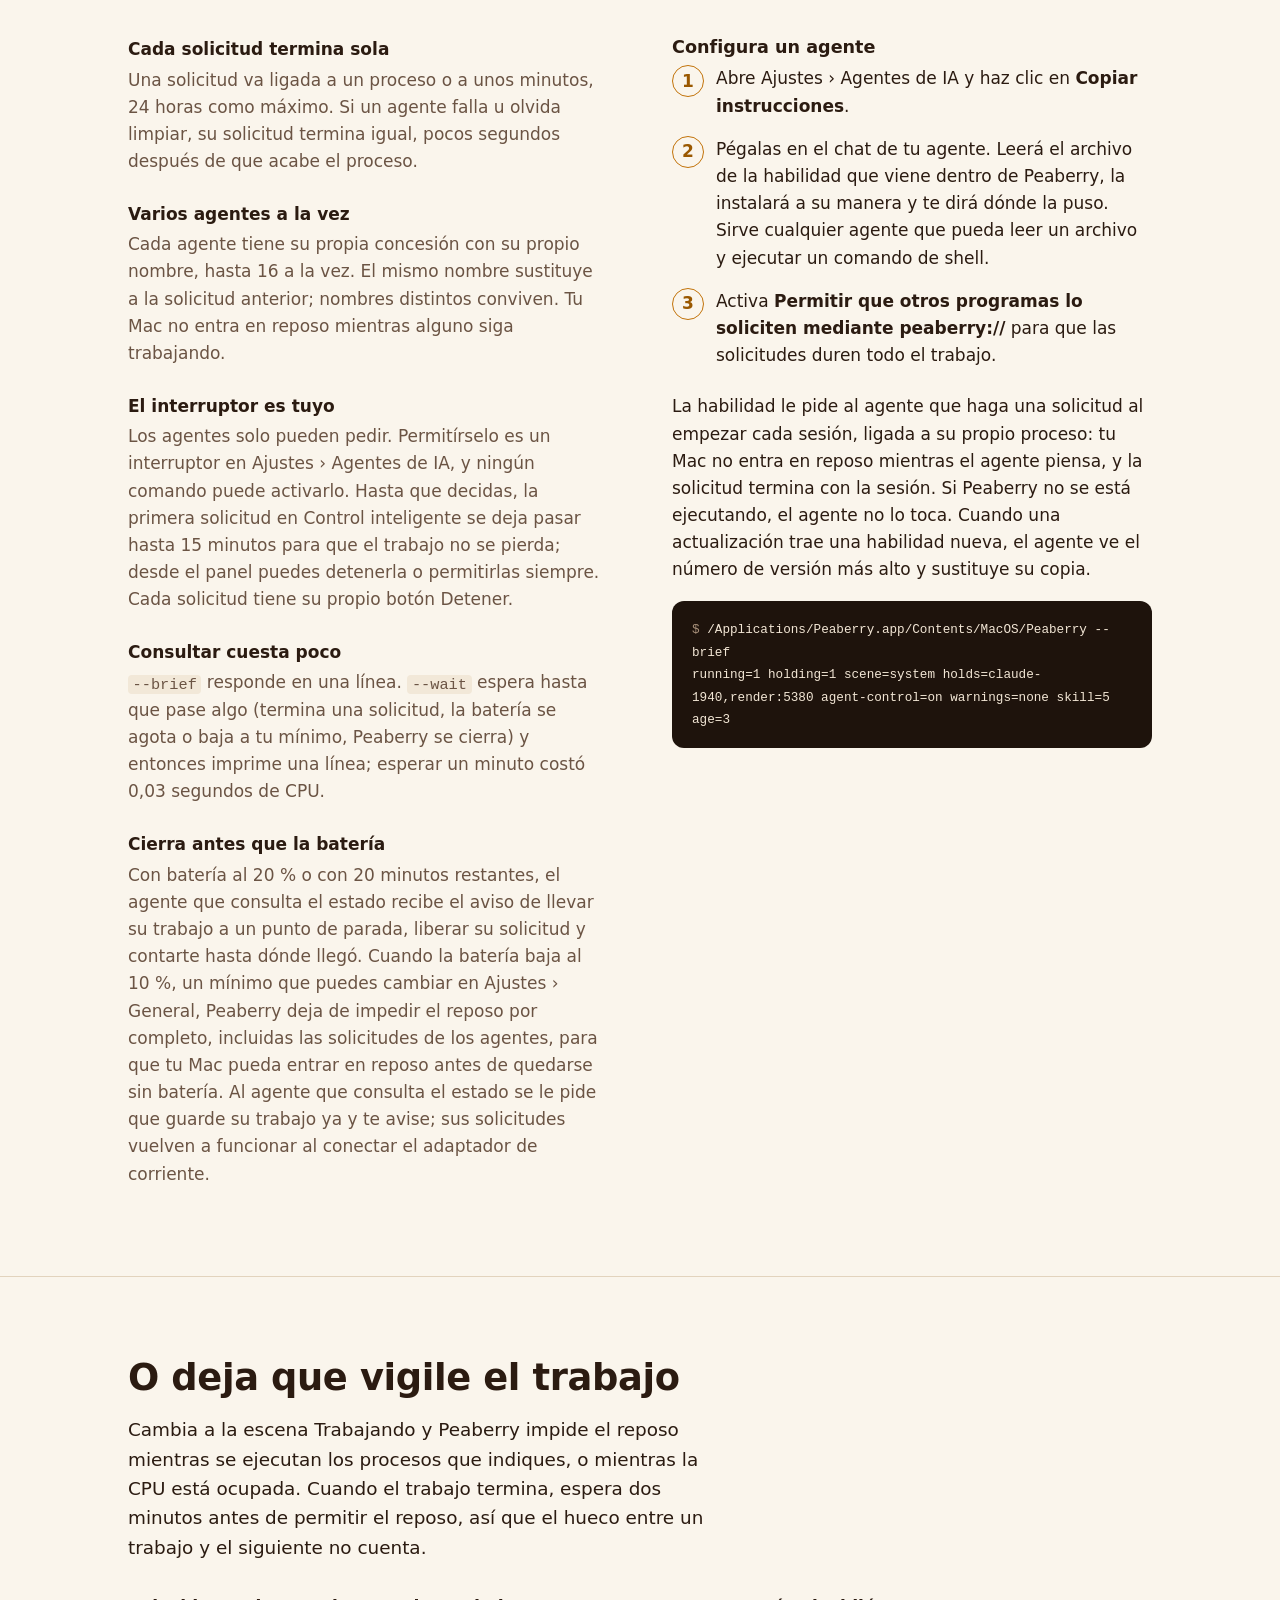
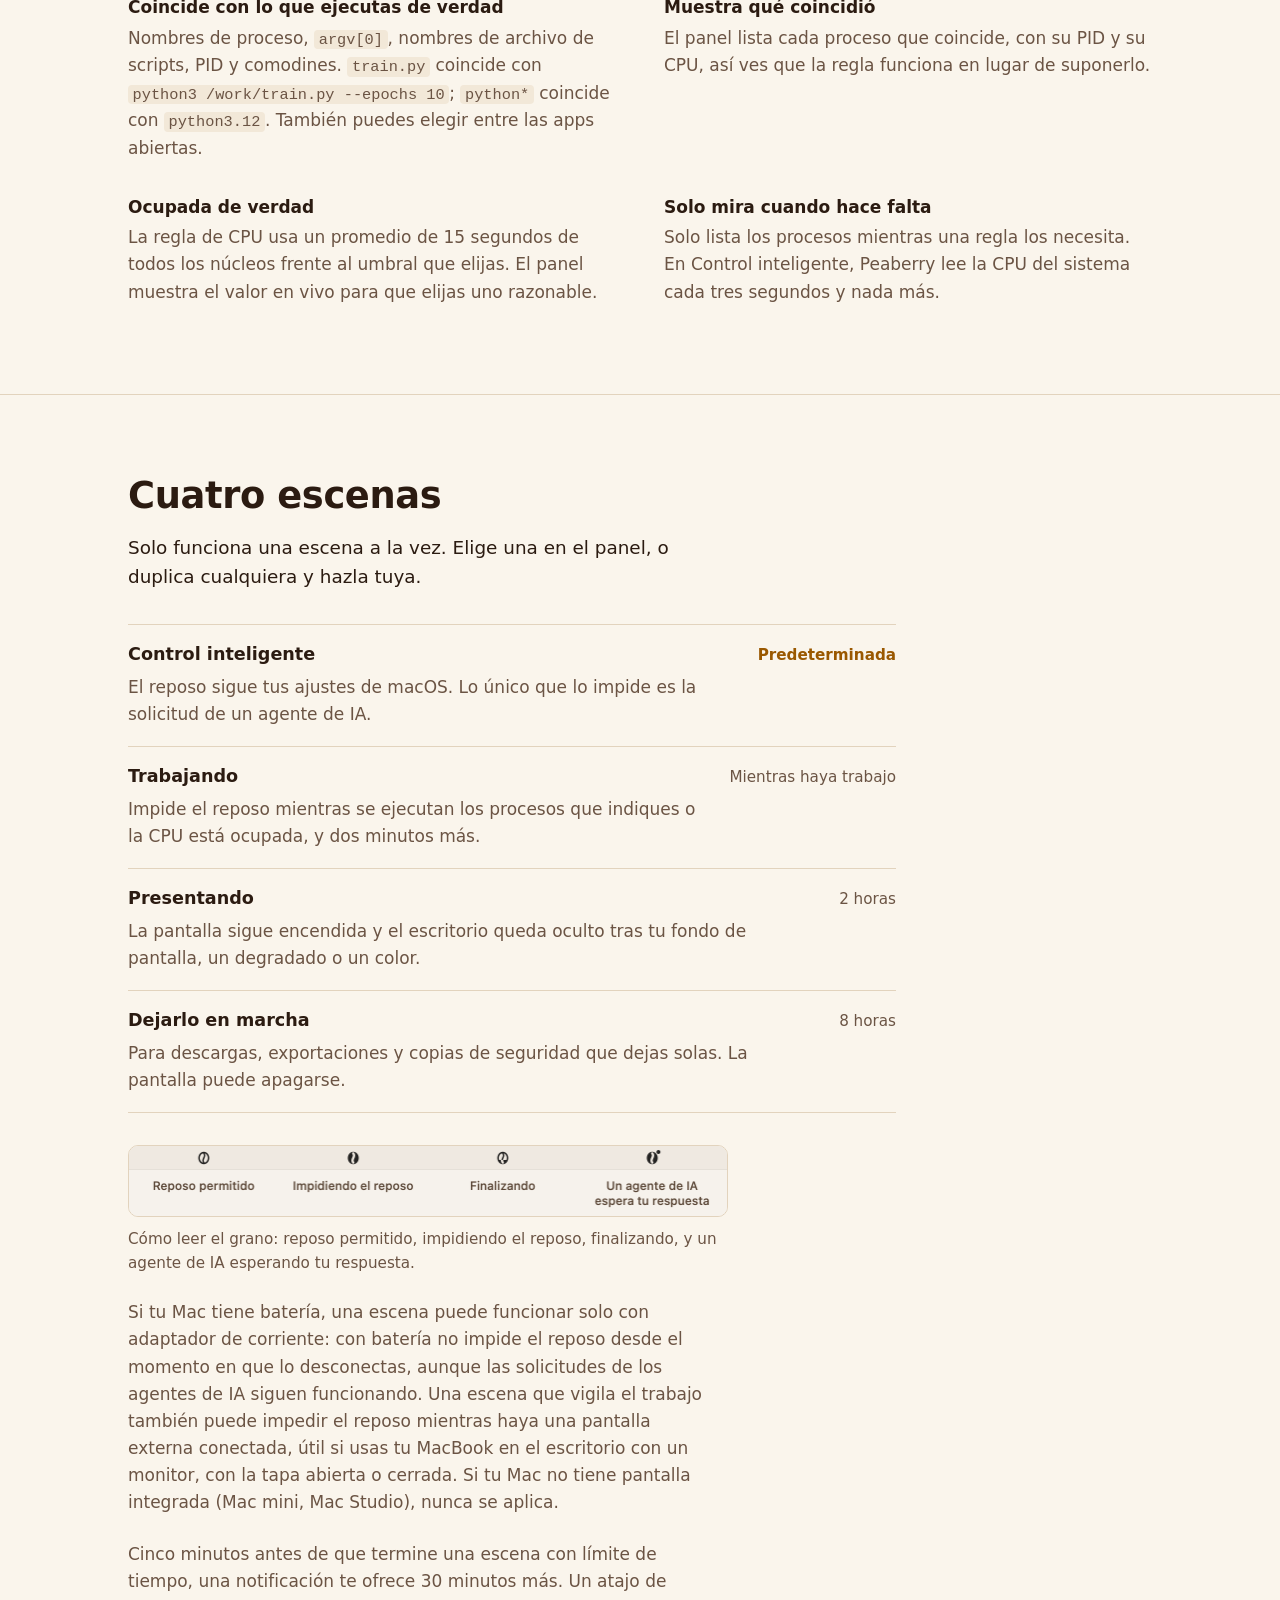
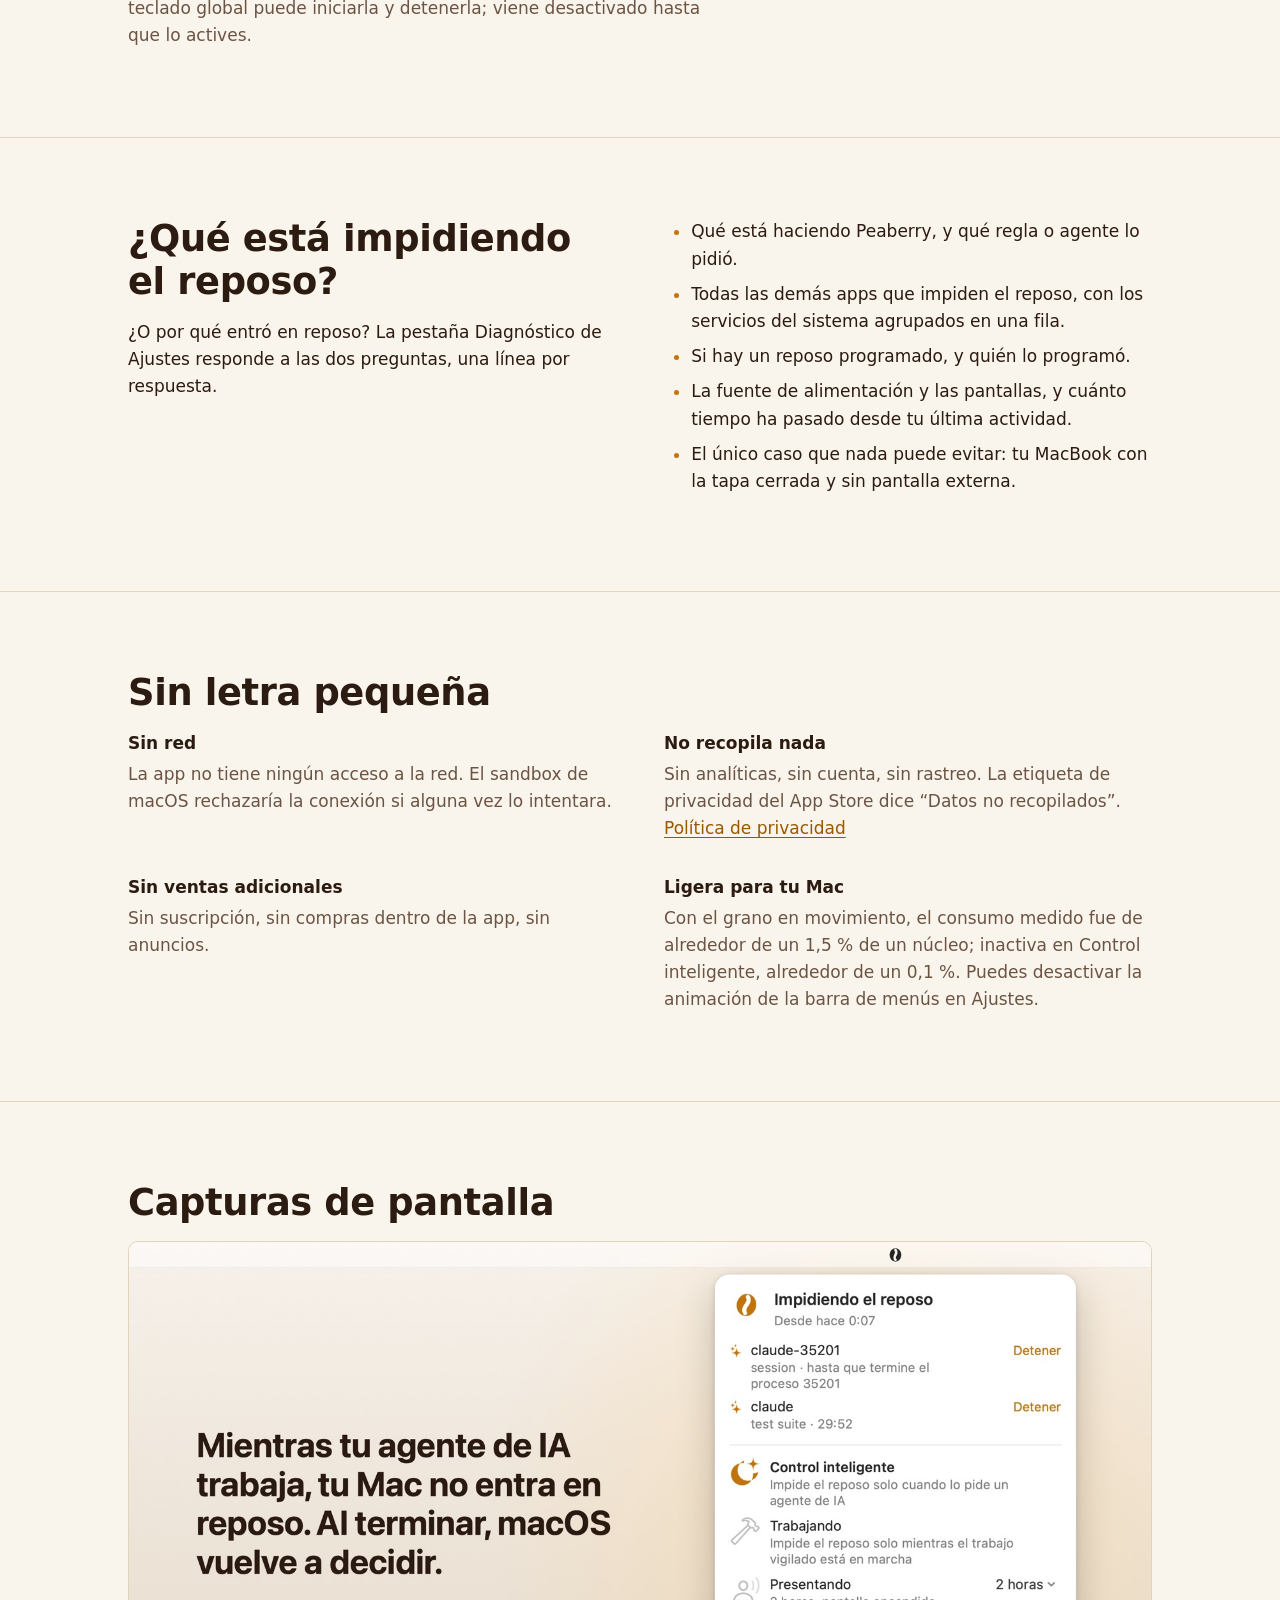
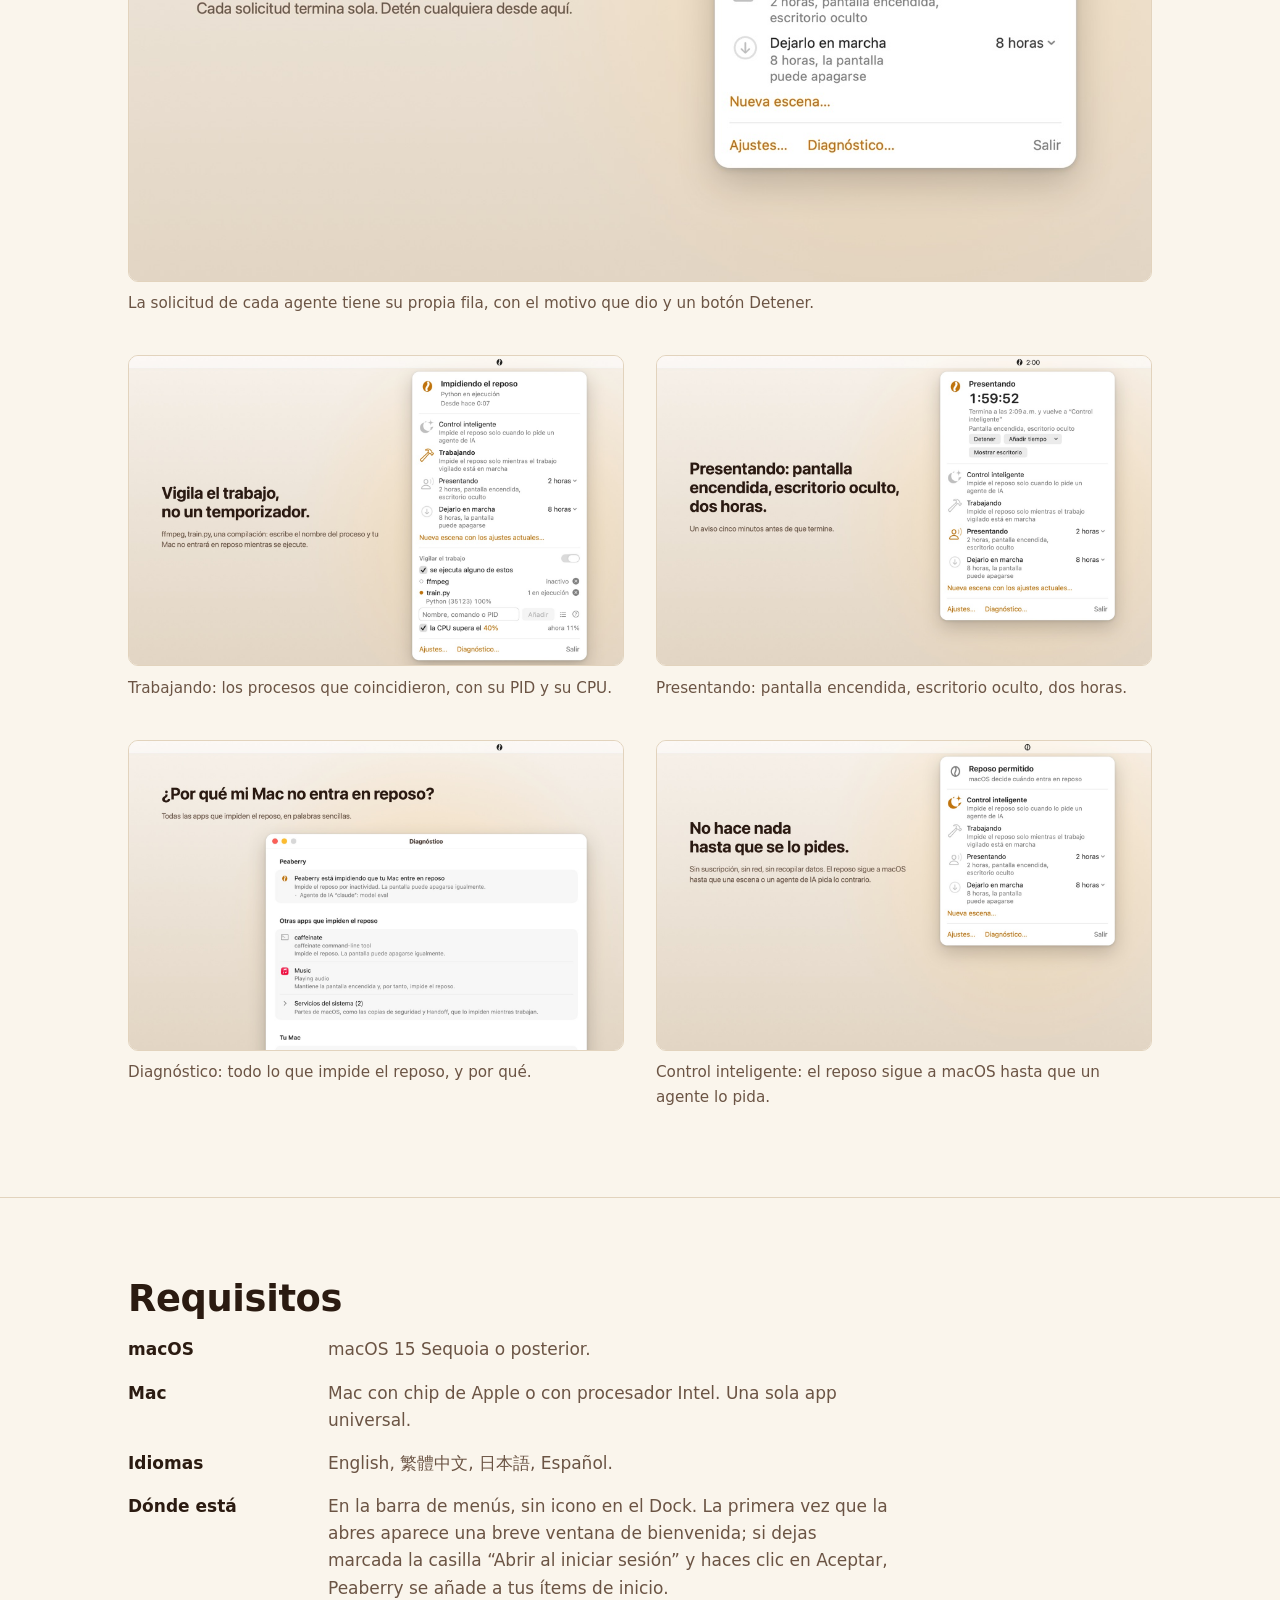
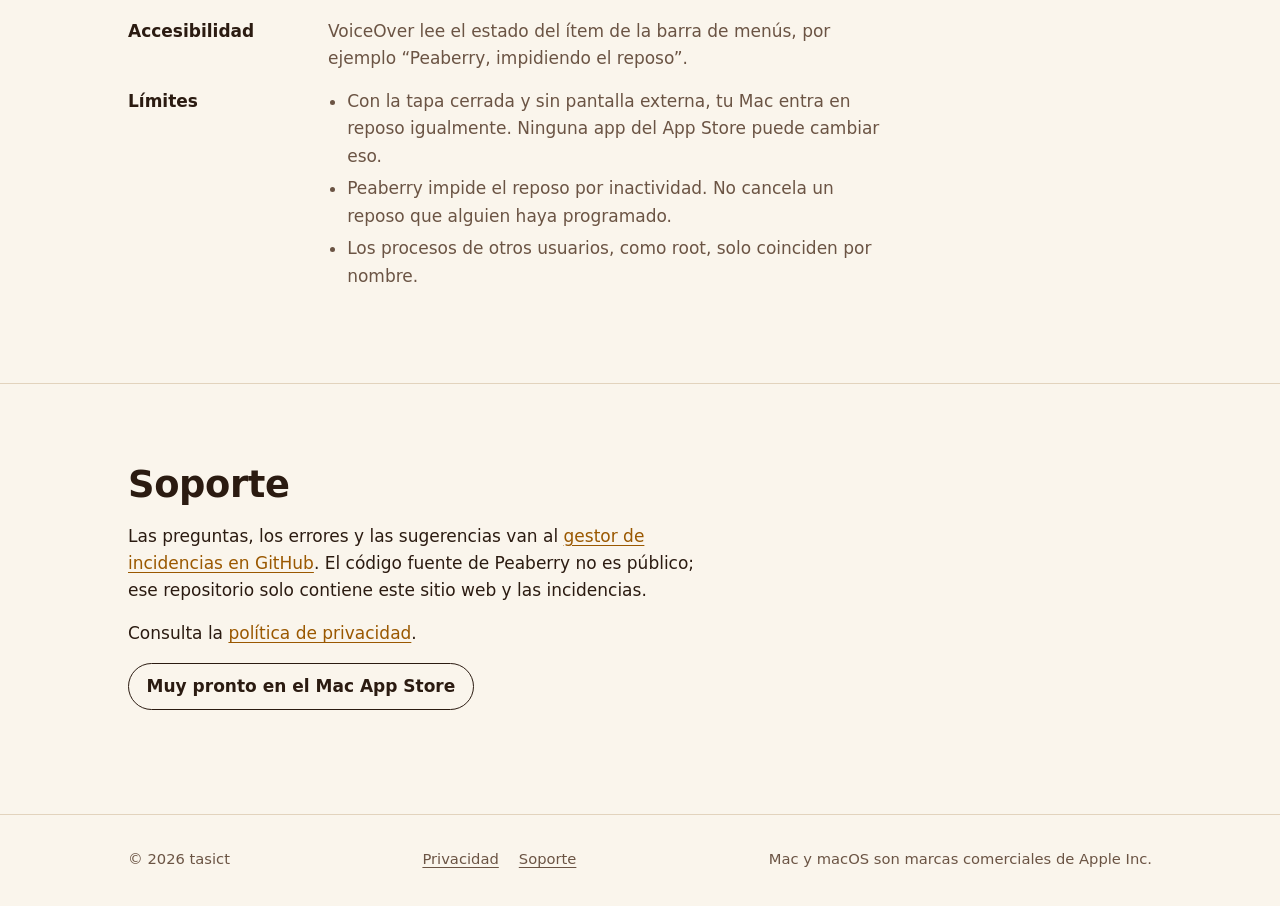
==== commit c7a45e49: "Describe the power conditions" ====
--- a/es/index.html
+++ b/es/index.html
@@ -126,11 +126,11 @@
         </div>
         <div>
           <dt>Consultar cuesta poco</dt>
-          <dd><code>--brief</code> responde en una línea. <code>--wait</code> espera hasta que pase algo (termina una solicitud, la batería se agota, Peaberry se cierra) y entonces imprime una línea; esperar un minuto costó 0,03 segundos de CPU.</dd>
+          <dd><code>--brief</code> responde en una línea. <code>--wait</code> espera hasta que pase algo (termina una solicitud, la batería se agota o baja a tu mínimo, Peaberry se cierra) y entonces imprime una línea; esperar un minuto costó 0,03 segundos de CPU.</dd>
         </div>
         <div>
           <dt>Cierra antes que la batería</dt>
-          <dd>Con batería al 20 % o con 20 minutos restantes, el agente que consulta el estado recibe el aviso de llevar su trabajo a un punto de parada, liberar su solicitud y contarte hasta dónde llegó.</dd>
+          <dd>Con batería al 20 % o con 20 minutos restantes, el agente que consulta el estado recibe el aviso de llevar su trabajo a un punto de parada, liberar su solicitud y contarte hasta dónde llegó. Cuando la batería baja al 10 %, un mínimo que puedes cambiar en Ajustes › General, Peaberry deja de impedir el reposo por completo, incluidas las solicitudes de los agentes, para que tu Mac pueda entrar en reposo antes de quedarse sin batería. Al agente que consulta el estado se le pide que guarde su trabajo ya y te avise; sus solicitudes vuelven a funcionar al conectar el adaptador de corriente.</dd>
         </div>
       </dl>
 
@@ -143,7 +143,7 @@
         </ol>
         <p>La habilidad le pide al agente que haga una solicitud al empezar cada sesión, ligada a su propio proceso: tu Mac no entra en reposo mientras el agente piensa, y la solicitud termina con la sesión. Si Peaberry no se está ejecutando, el agente no lo toca. Cuando una actualización trae una habilidad nueva, el agente ve el número de versión más alto y sustituye su copia.</p>
 <pre class="output"><code><span class="p">$ </span>/Applications/Peaberry.app/Contents/MacOS/Peaberry --brief
-running=1 holding=1 scene=system holds=claude-1940,render:5380 agent-control=on warnings=none skill=2 age=3</code></pre>
+running=1 holding=1 scene=system holds=claude-1940,render:5380 agent-control=on warnings=none skill=5 age=3</code></pre>
       </div>
     </div>
   </div>
@@ -207,6 +207,7 @@
       </picture>
       <figcaption>Cómo leer el grano: reposo permitido, impidiendo el reposo, finalizando, y un agente de IA esperando tu respuesta.</figcaption>
     </figure>
+    <p class="after-list">Si tu Mac tiene batería, una escena puede funcionar solo con adaptador de corriente: con batería no impide el reposo desde el momento en que lo desconectas, aunque las solicitudes de los agentes de IA siguen funcionando. Una escena que vigila el trabajo también puede impedir el reposo mientras haya una pantalla externa conectada, útil si usas tu MacBook en el escritorio con un monitor, con la tapa abierta o cerrada. Si tu Mac no tiene pantalla integrada (Mac mini, Mac Studio), nunca se aplica.</p>
     <p class="after-list">Cinco minutos antes de que termine una escena con límite de tiempo, una notificación te ofrece 30 minutos más. Un atajo de teclado global puede iniciarla y detenerla; viene desactivado hasta que lo actives.</p>
   </div>
 </section>
@@ -221,7 +222,7 @@
       <li>Qué está haciendo Peaberry, y qué regla o agente lo pidió.</li>
       <li>Todas las demás apps que impiden el reposo, con los servicios del sistema agrupados en una fila.</li>
       <li>Si hay un reposo programado, y quién lo programó.</li>
-      <li>La fuente de alimentación, y cuánto tiempo ha pasado desde tu última actividad.</li>
+      <li>La fuente de alimentación y las pantallas, y cuánto tiempo ha pasado desde tu última actividad.</li>
       <li>El único caso que nada puede evitar: tu MacBook con la tapa cerrada y sin pantalla externa.</li>
     </ul>
   </div>
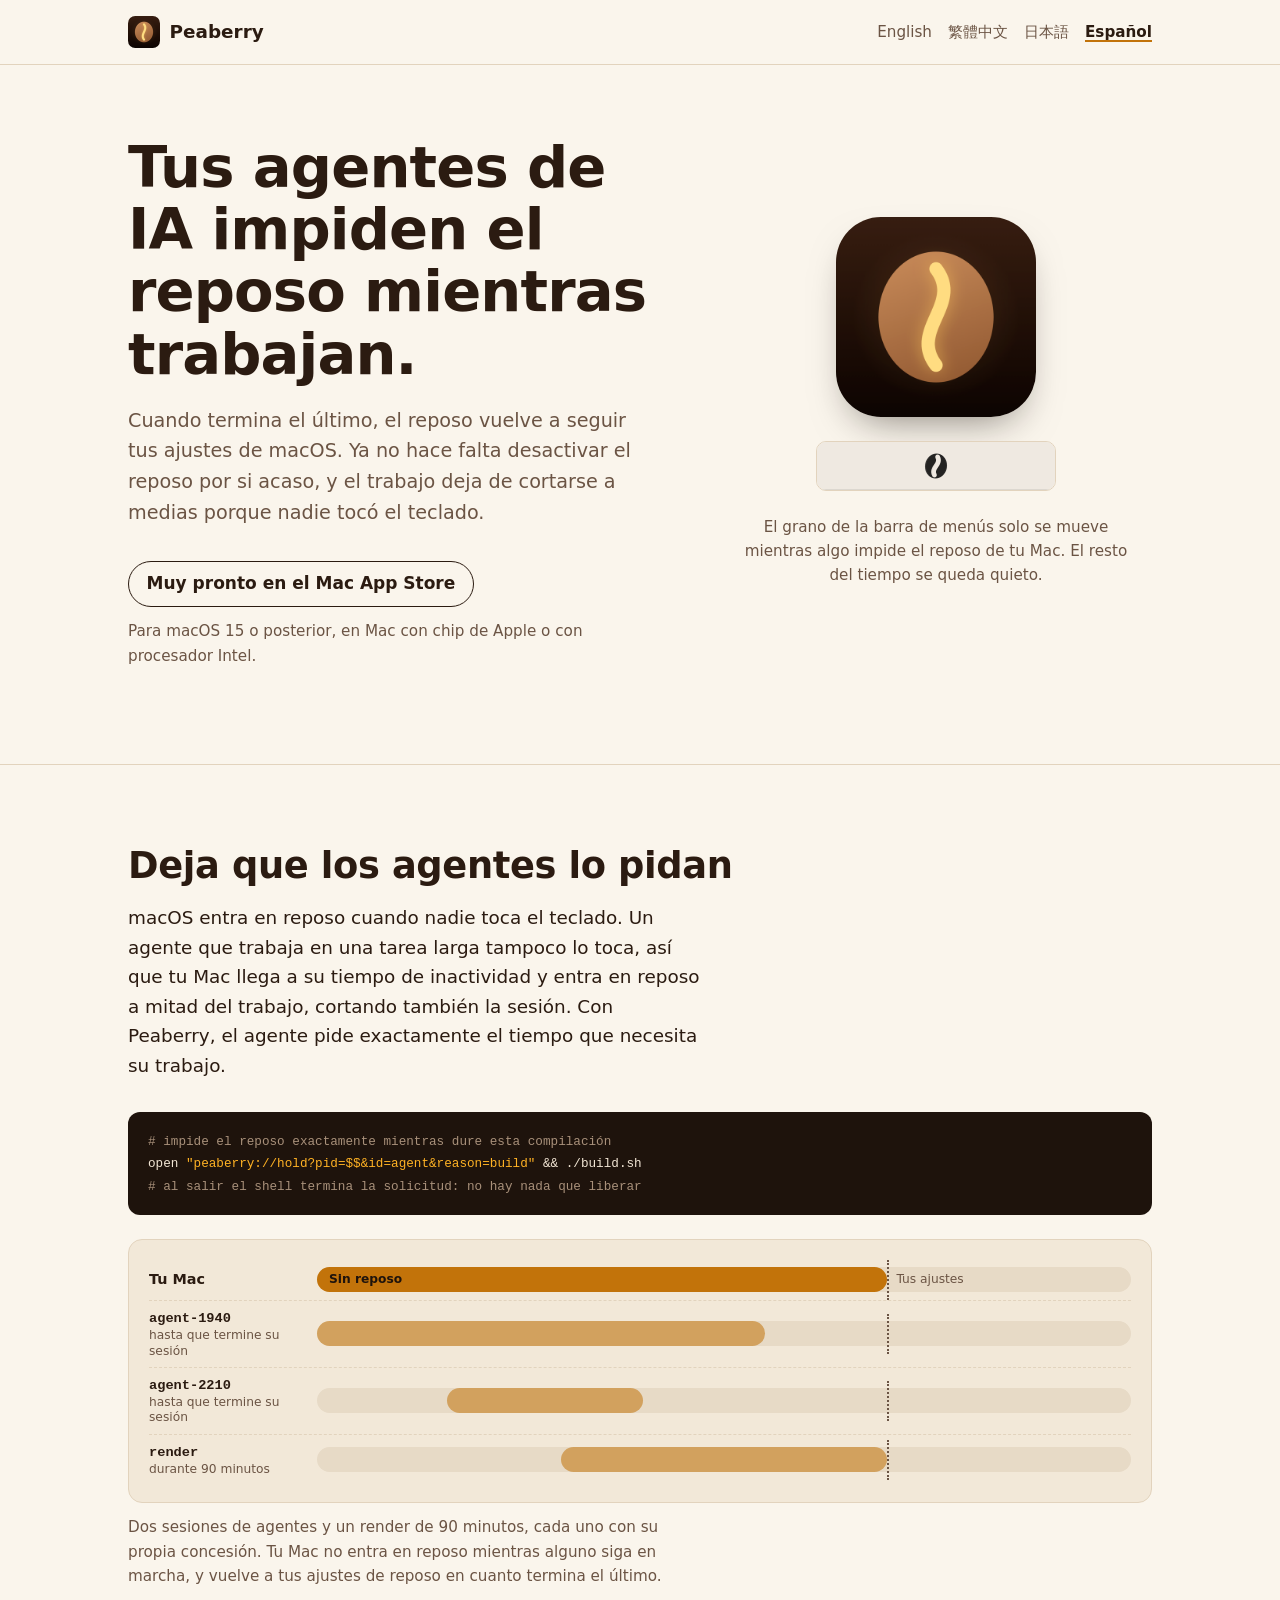
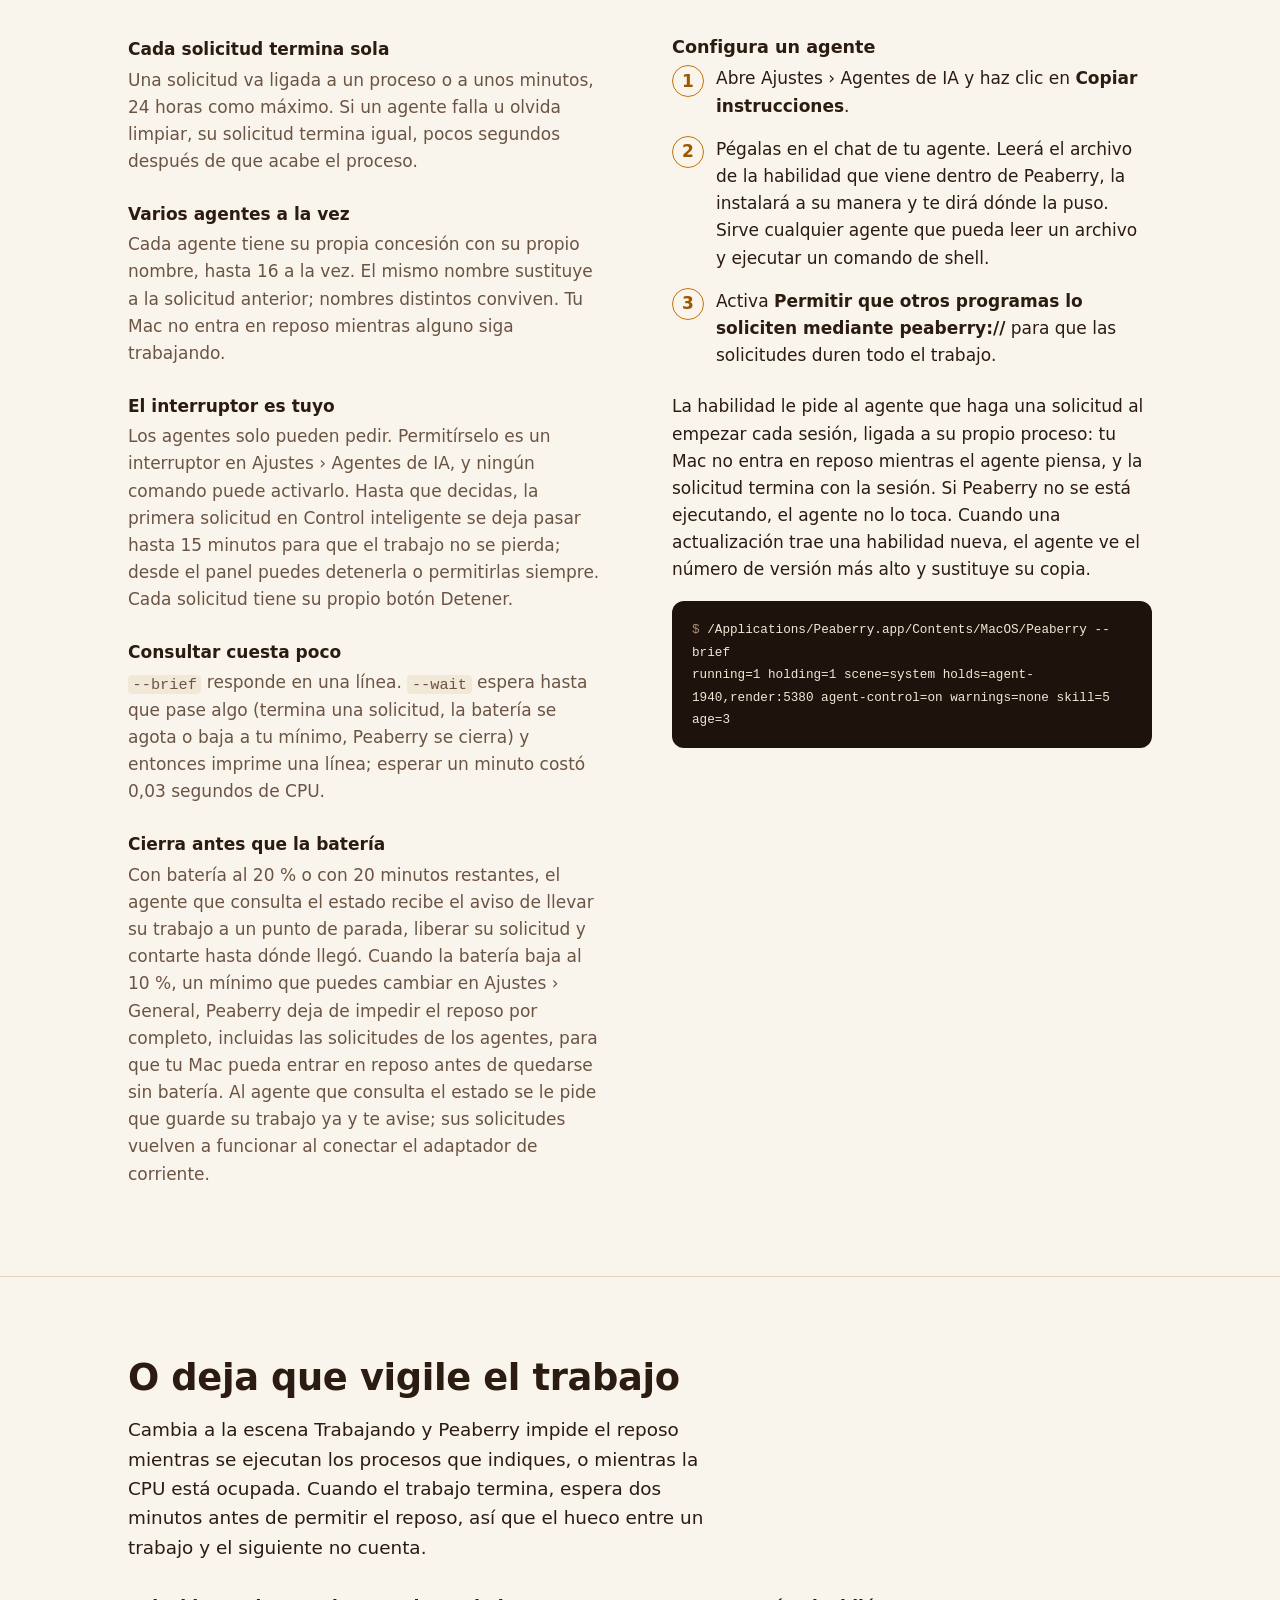
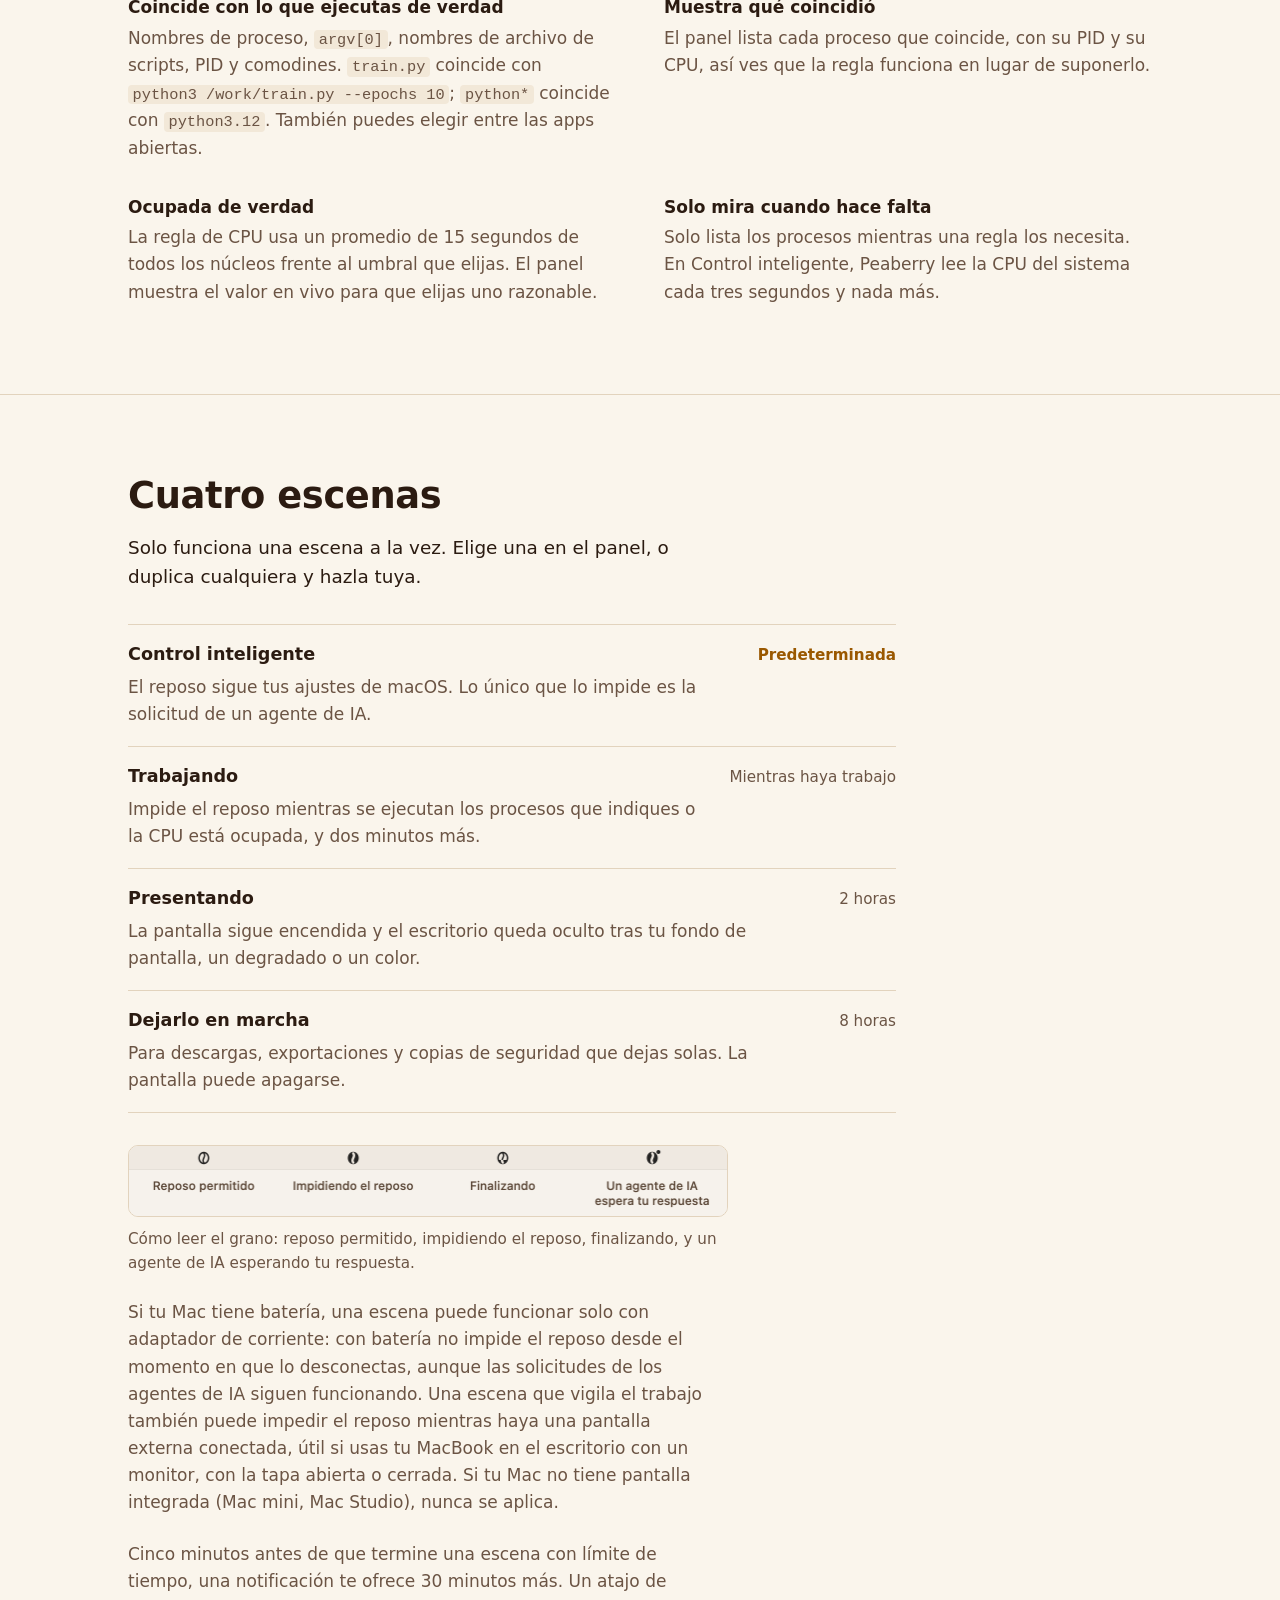
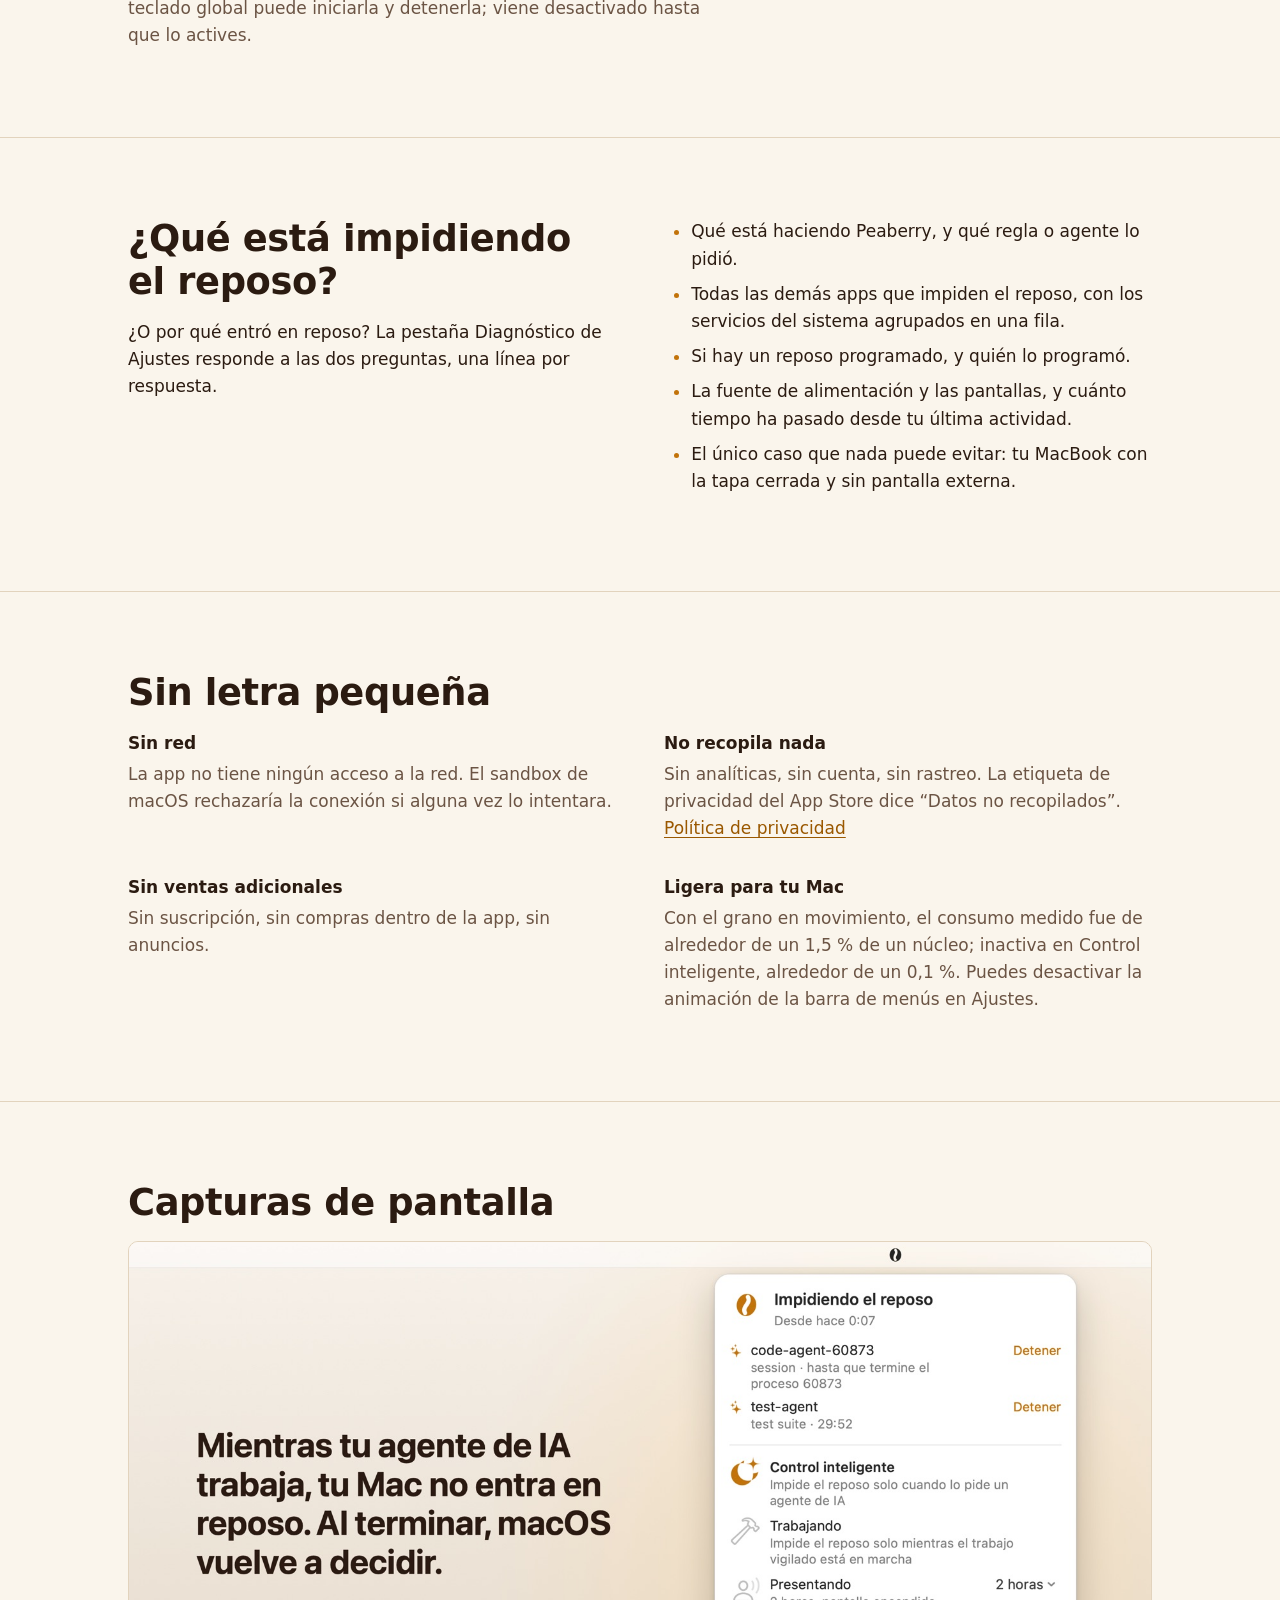
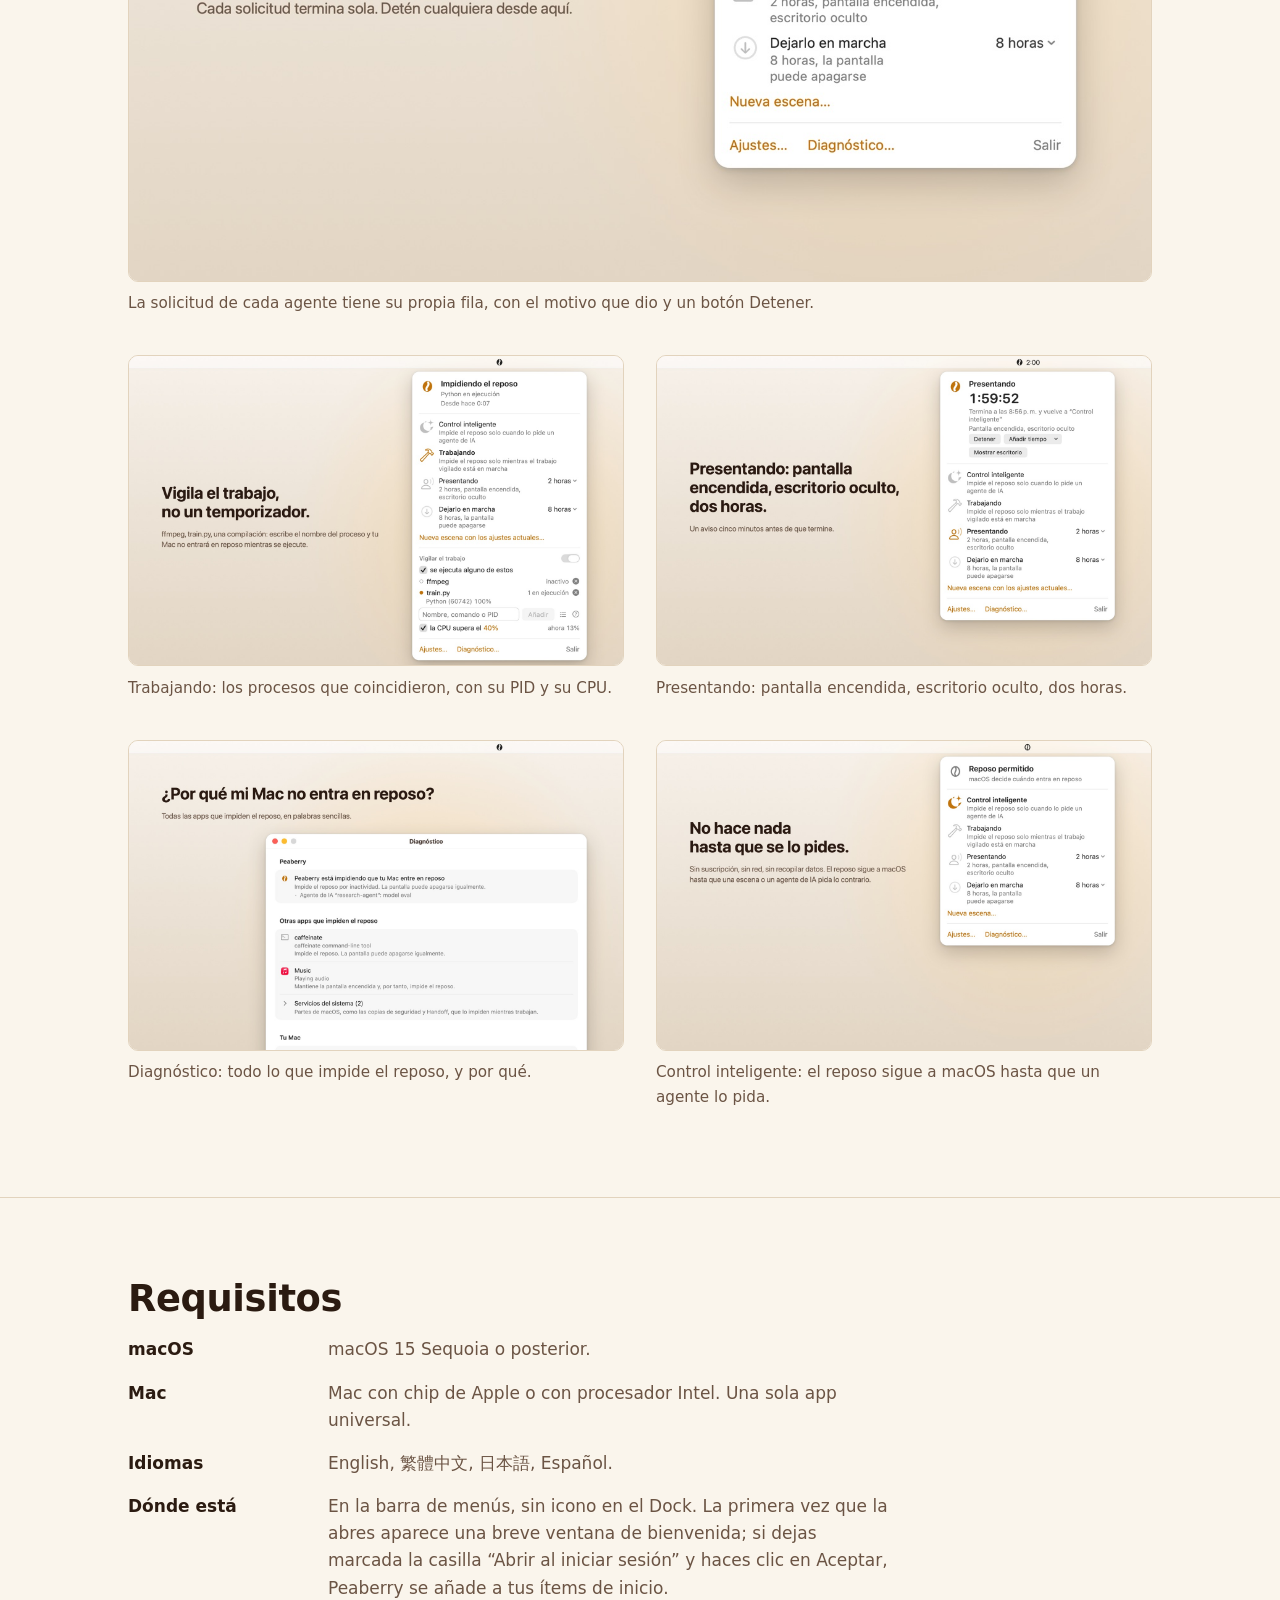
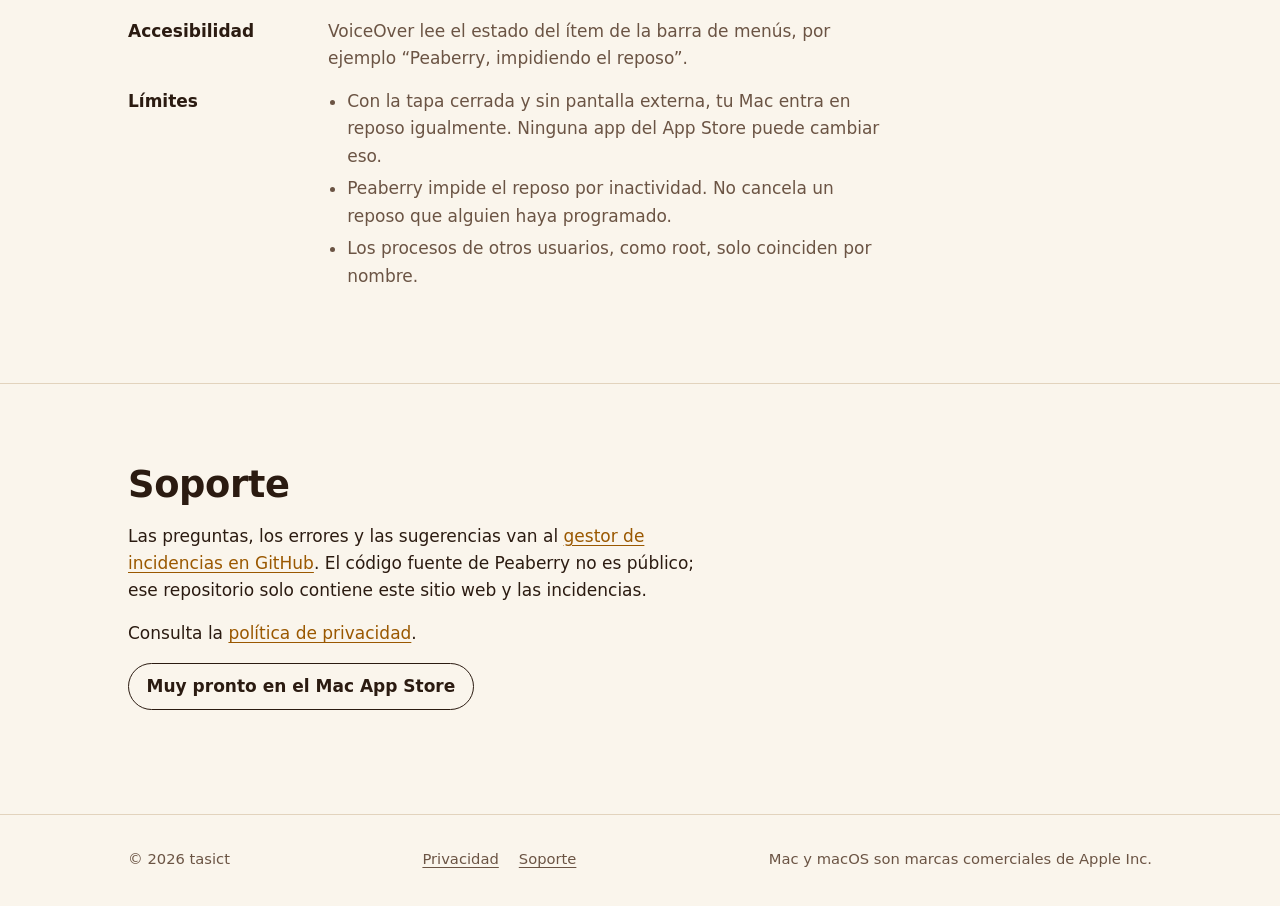
==== commit bf34d44d: "Use neutral agent names" ====
--- a/es/index.html
+++ b/es/index.html
@@ -85,7 +85,7 @@
     <p class="intro">macOS entra en reposo cuando nadie toca el teclado. Un agente que trabaja en una tarea larga tampoco lo toca, así que tu Mac llega a su tiempo de inactividad y entra en reposo a mitad del trabajo, cortando también la sesión. Con Peaberry, el agente pide exactamente el tiempo que necesita su trabajo.</p>
 
 <pre><code><span class="c"># impide el reposo exactamente mientras dure esta compilación</span>
-open <span class="u">"peaberry://hold?pid=$$&amp;id=claude&amp;reason=build"</span> &amp;&amp; ./build.sh
+open <span class="u">"peaberry://hold?pid=$$&amp;id=agent&amp;reason=build"</span> &amp;&amp; ./build.sh
 <span class="c"># al salir el shell termina la solicitud: no hay nada que liberar</span></code></pre>
 
     <figure class="leases">
@@ -95,11 +95,11 @@
           <div class="track"><span class="bar" style="--from:0;--to:70">Sin reposo</span><span class="bar rest" style="--from:70;--to:100">Tus ajustes</span></div>
         </div>
         <div class="lease-row lease">
-          <div class="who"><code>claude-1940</code><span>hasta que termine su sesión</span></div>
+          <div class="who"><code>agent-1940</code><span>hasta que termine su sesión</span></div>
           <div class="track"><span class="bar" style="--from:0;--to:55"></span></div>
         </div>
         <div class="lease-row lease">
-          <div class="who"><code>claude-2210</code><span>hasta que termine su sesión</span></div>
+          <div class="who"><code>agent-2210</code><span>hasta que termine su sesión</span></div>
           <div class="track"><span class="bar" style="--from:16;--to:40"></span></div>
         </div>
         <div class="lease-row lease">
@@ -143,7 +143,7 @@
         </ol>
         <p>La habilidad le pide al agente que haga una solicitud al empezar cada sesión, ligada a su propio proceso: tu Mac no entra en reposo mientras el agente piensa, y la solicitud termina con la sesión. Si Peaberry no se está ejecutando, el agente no lo toca. Cuando una actualización trae una habilidad nueva, el agente ve el número de versión más alto y sustituye su copia.</p>
 <pre class="output"><code><span class="p">$ </span>/Applications/Peaberry.app/Contents/MacOS/Peaberry --brief
-running=1 holding=1 scene=system holds=claude-1940,render:5380 agent-control=on warnings=none skill=5 age=3</code></pre>
+running=1 holding=1 scene=system holds=agent-1940,render:5380 agent-control=on warnings=none skill=5 age=3</code></pre>
       </div>
     </div>
   </div>
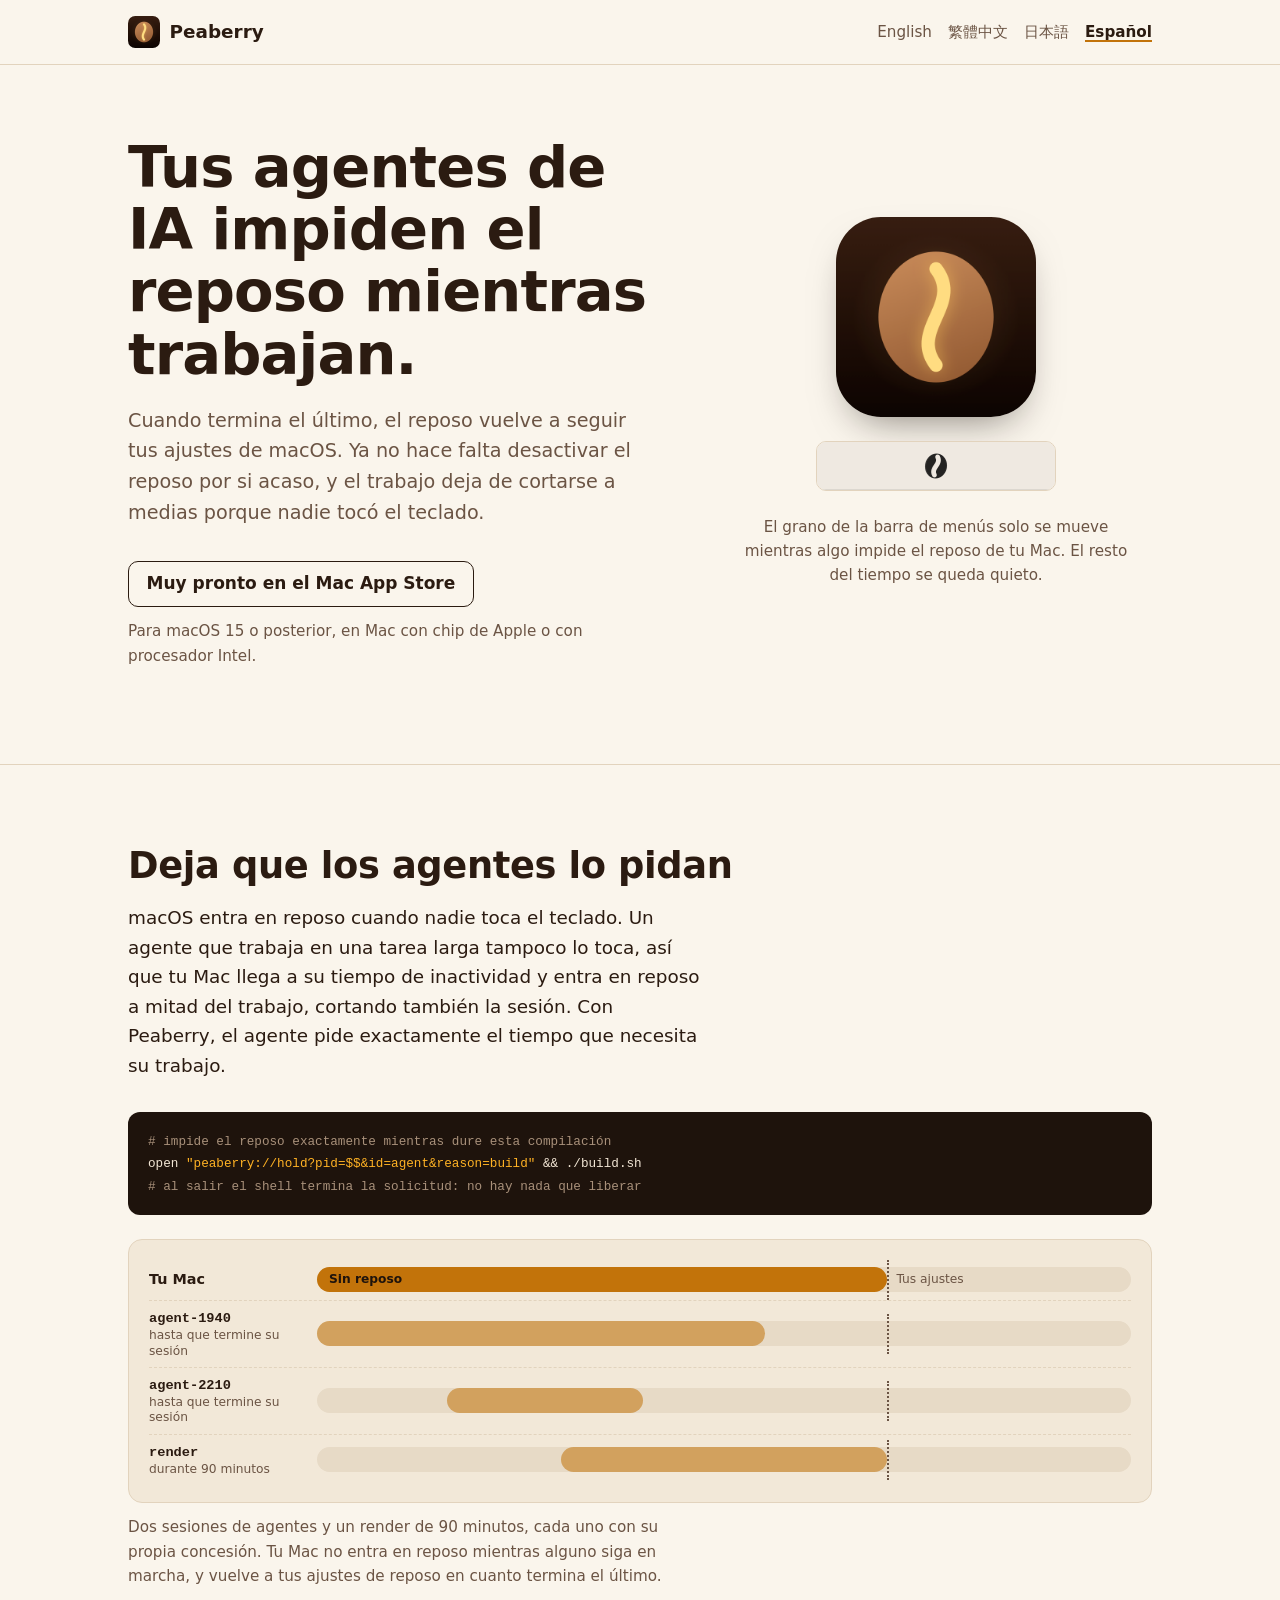
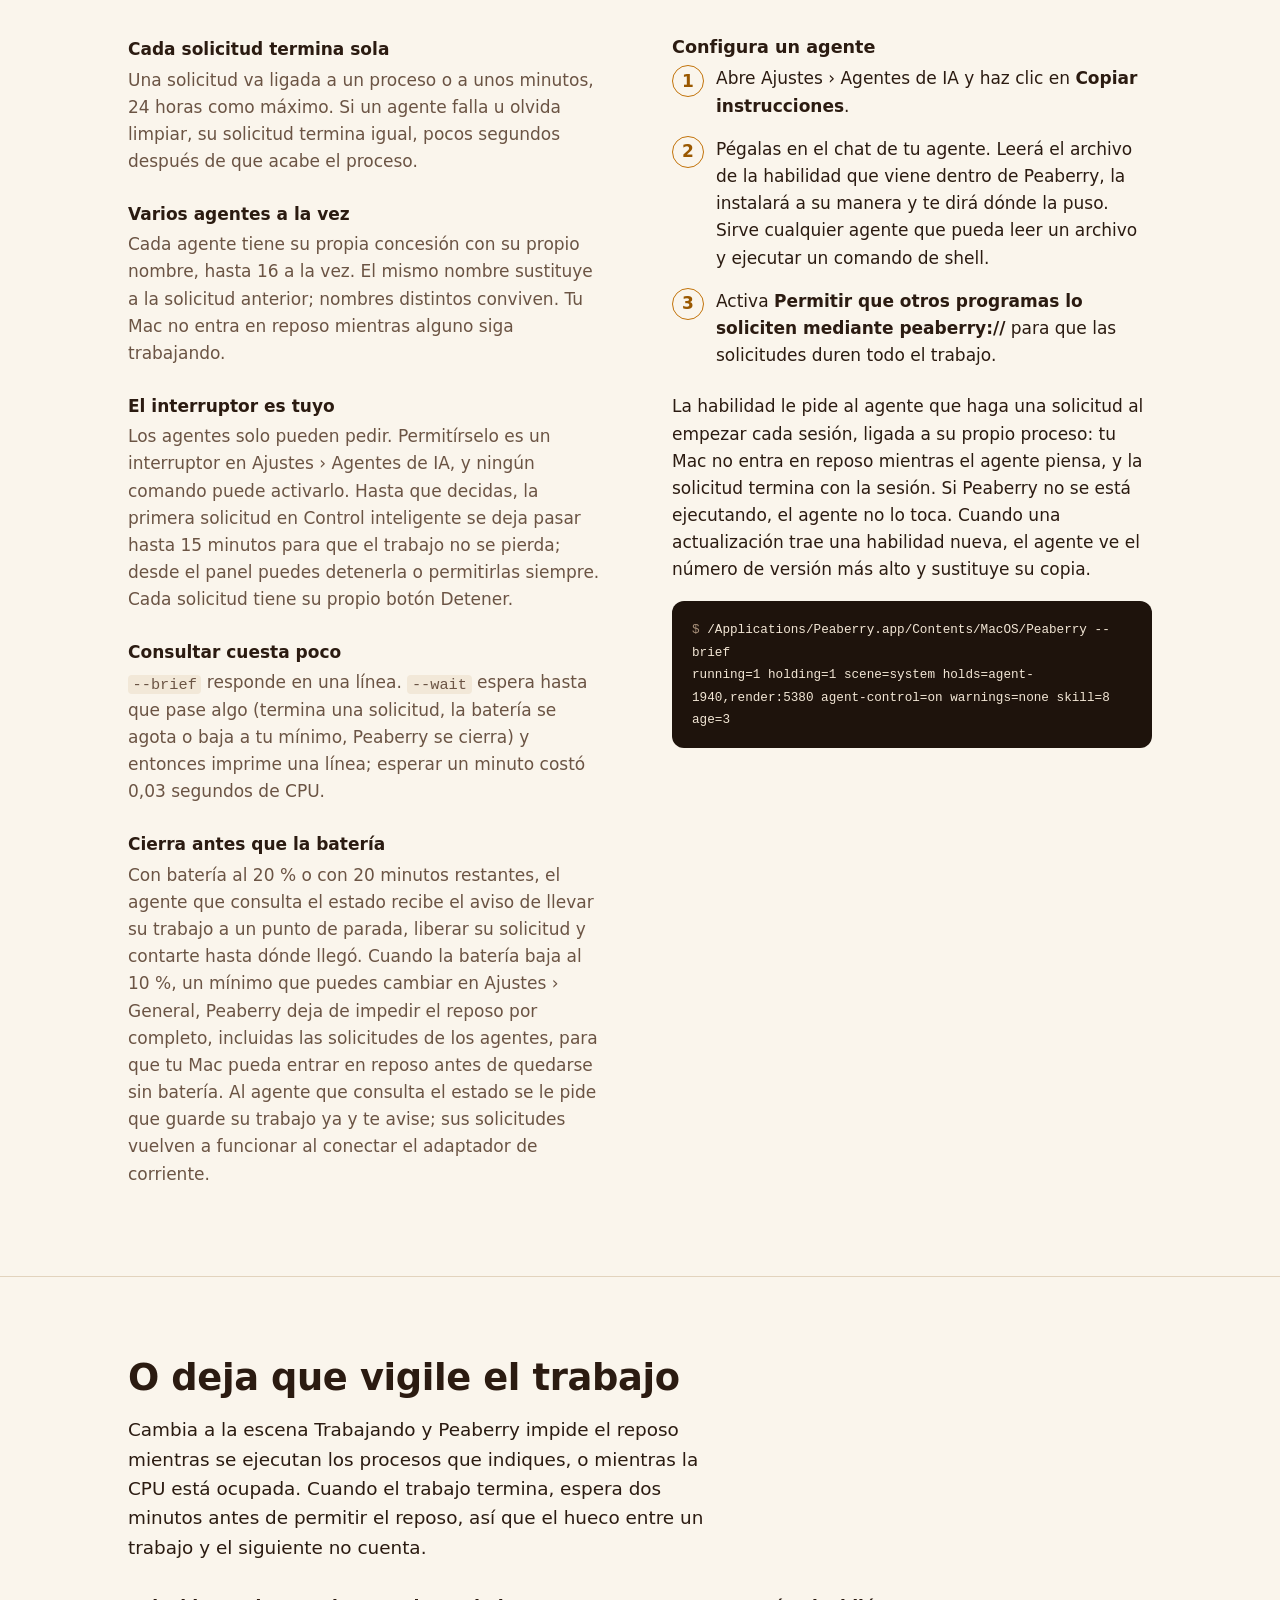
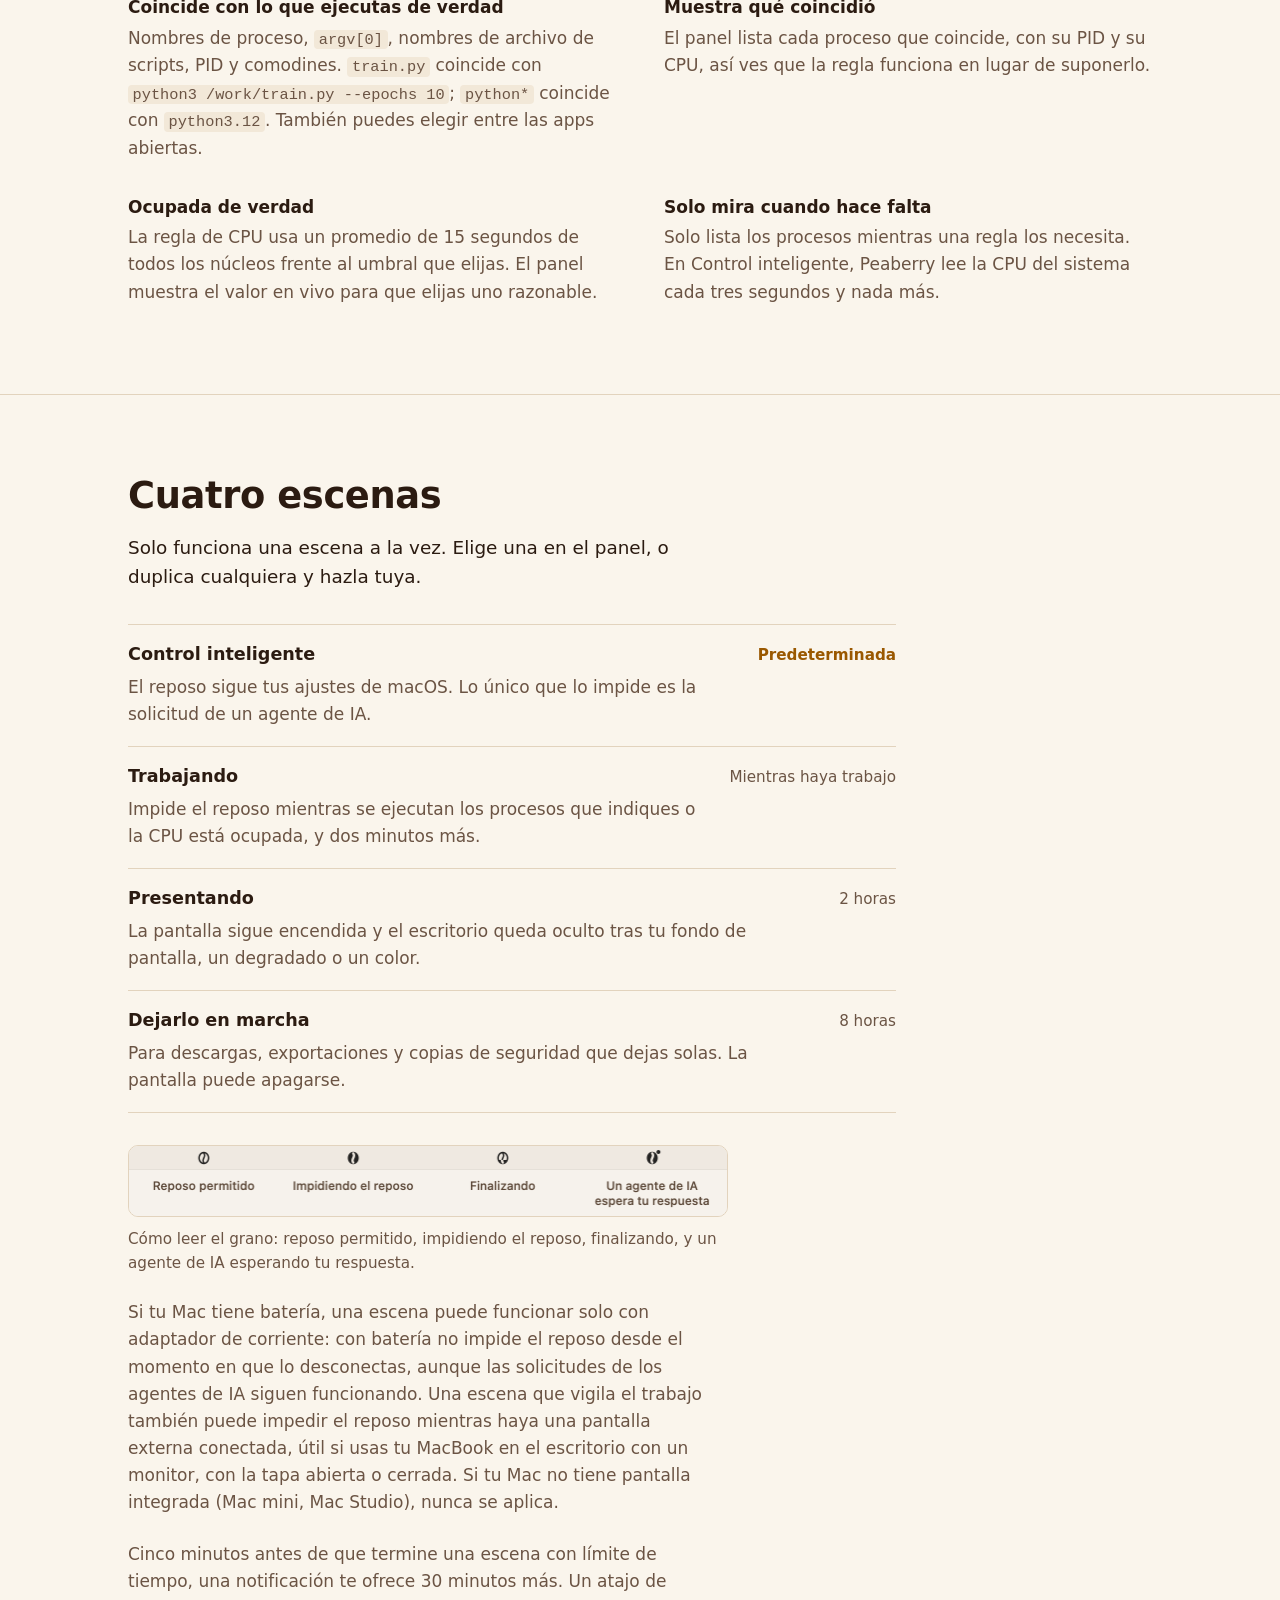
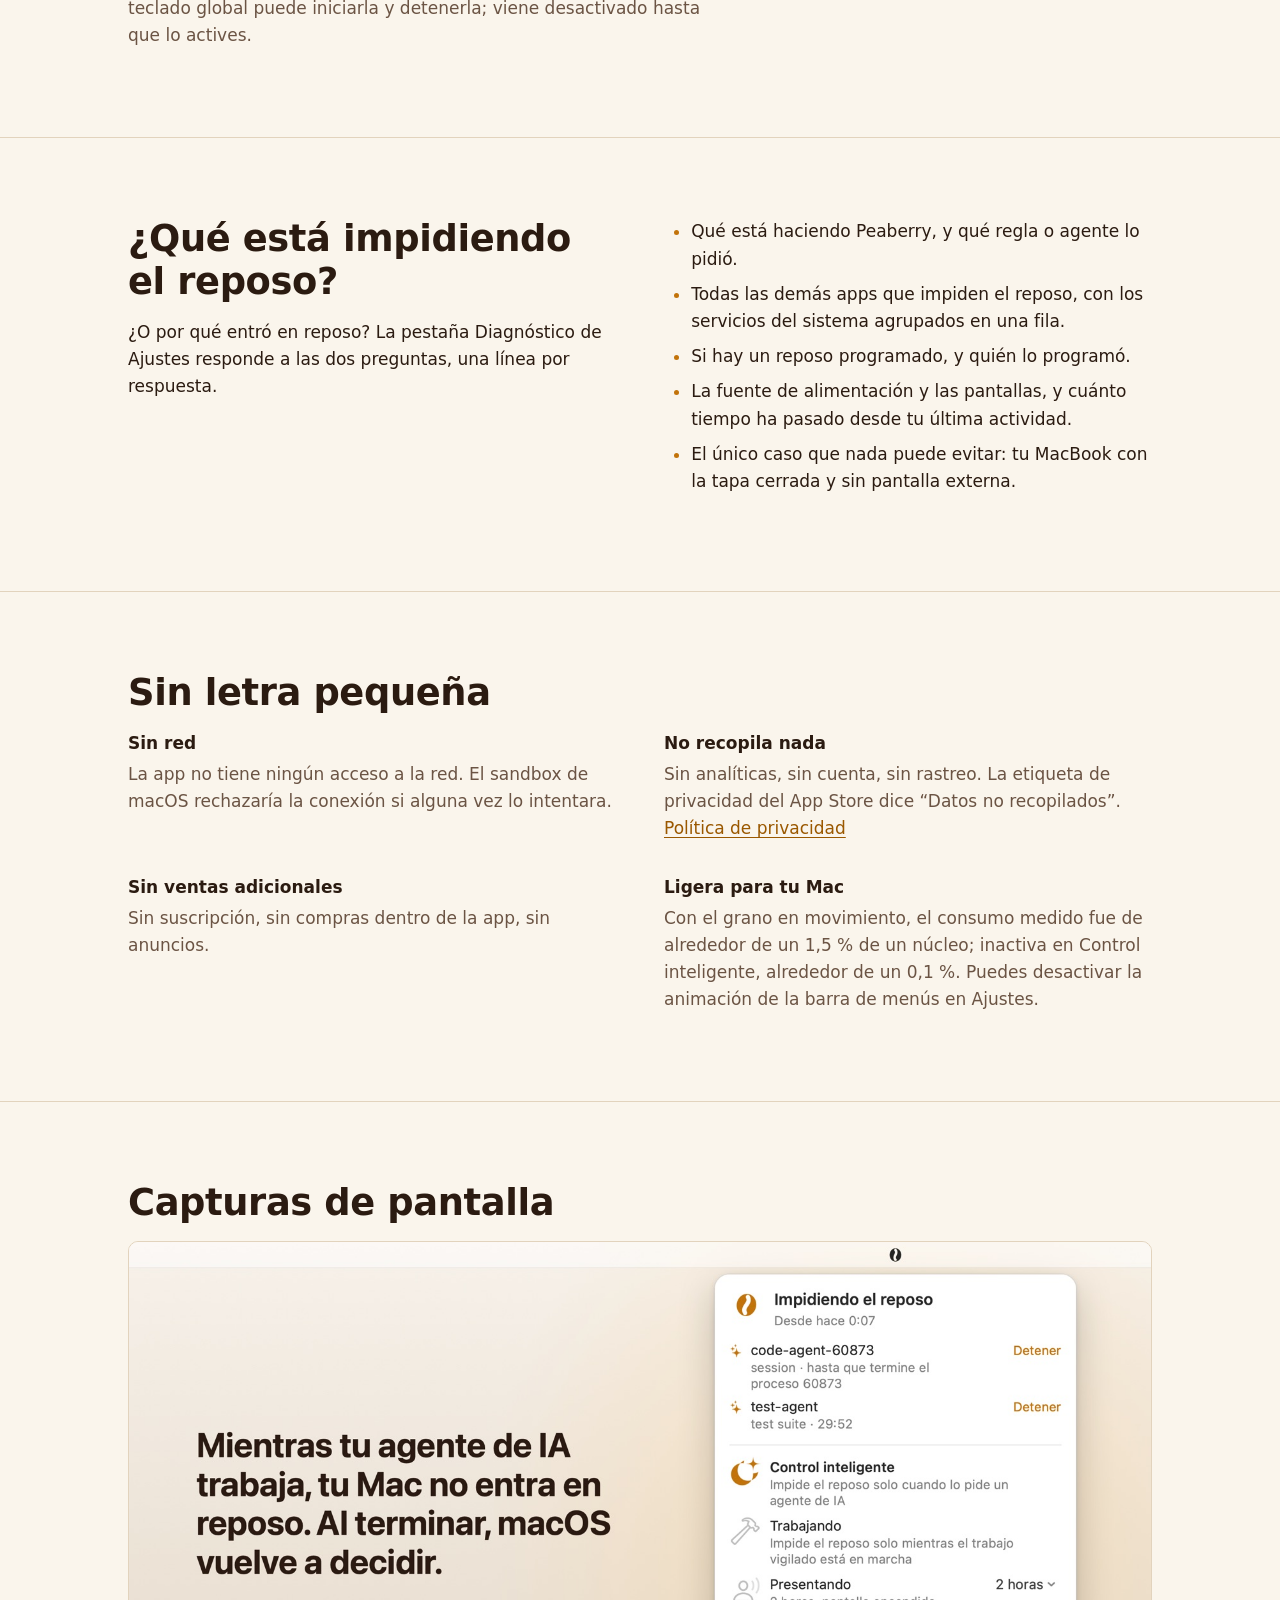
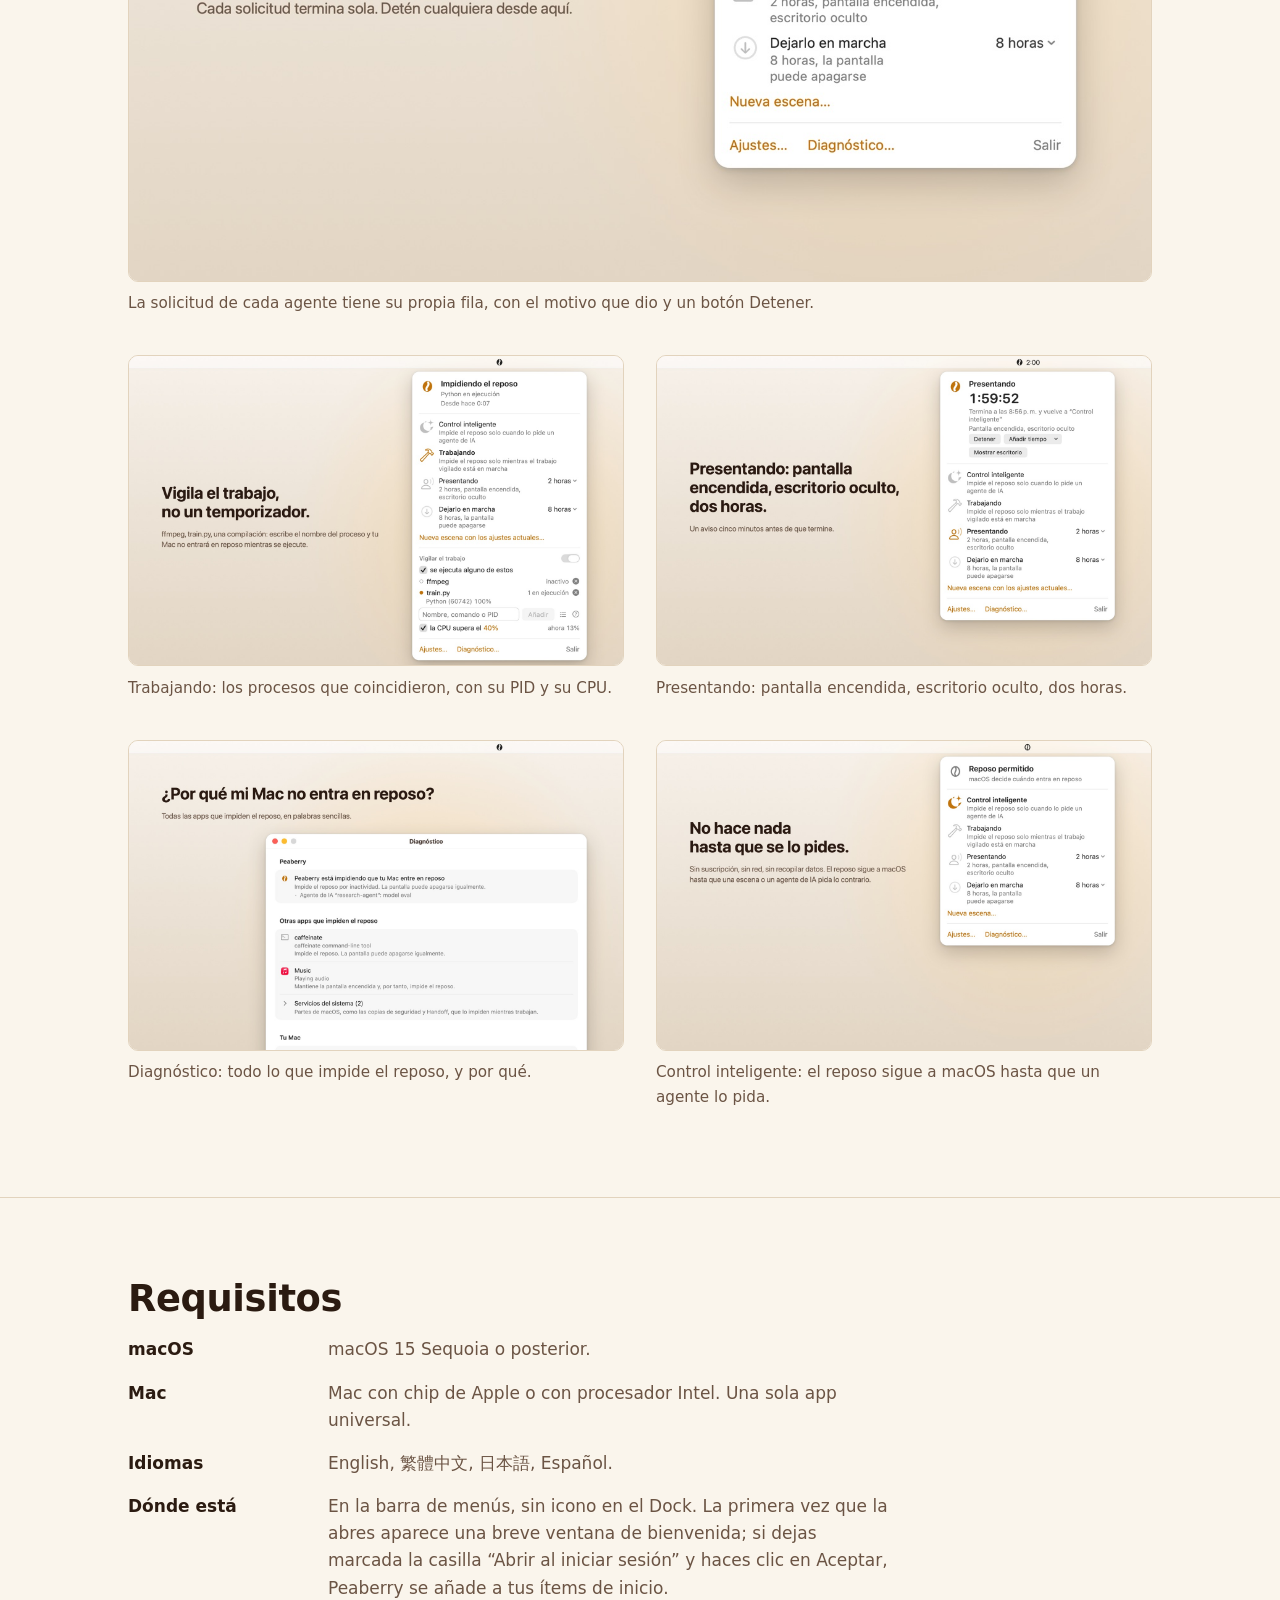
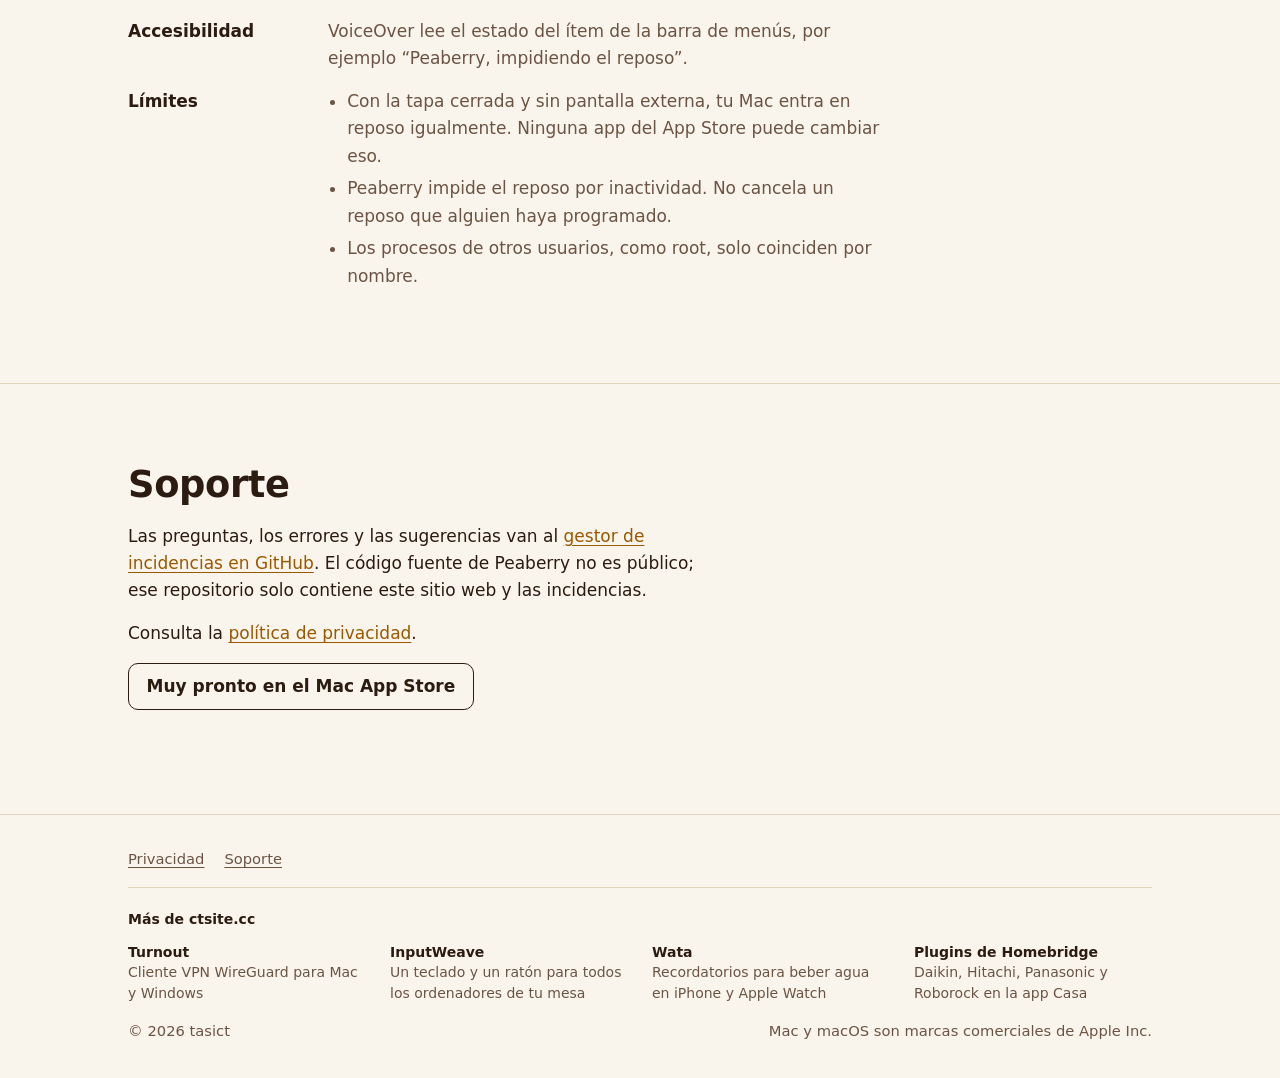
==== commit 242806e4: "Link to the other ctsite.cc products, and add a 404 page and a sitemap - Every page's footer ends wi" ====
--- a/es/index.html
+++ b/es/index.html
@@ -3,6 +3,7 @@
 <head>
 <meta charset="utf-8">
 <meta name="viewport" content="width=device-width, initial-scale=1">
+<meta http-equiv="Content-Security-Policy" content="default-src 'self'; img-src 'self' data:; style-src 'self' 'unsafe-inline'; font-src 'self'; object-src 'none'; base-uri 'self'; form-action 'self'; upgrade-insecure-requests">
 <title>Peaberry: sin reposo mientras trabajan tus agentes de IA</title>
 <meta name="description" content="Peaberry es una app de la barra de menús de macOS. Tus agentes de IA le piden que impida el reposo mientras trabajan, cada uno con su propia concesión, y cuando terminan el reposo vuelve a tus ajustes.">
 <link rel="canonical" href="https://peaberry.ctsite.cc/es/">
@@ -31,6 +32,24 @@
 <meta property="og:locale:alternate" content="zh_TW">
 <meta property="og:locale:alternate" content="ja_JP">
 <meta name="twitter:card" content="summary_large_image">
+<script type="application/ld+json">
+{
+  "@context": "https://schema.org",
+  "@type": "SoftwareApplication",
+  "name": "Peaberry",
+  "description": "Peaberry es una app de la barra de menús de macOS. Tus agentes de IA le piden que impida el reposo mientras trabajan, cada uno con su propia concesión, y cuando terminan el reposo vuelve a tus ajustes.",
+  "url": "https://peaberry.ctsite.cc/es/",
+  "image": "https://peaberry.ctsite.cc/assets/app-icon.png",
+  "applicationCategory": "UtilitiesApplication",
+  "operatingSystem": "macOS 15 or later",
+  "inLanguage": "es",
+  "publisher": {
+    "@type": "Organization",
+    "name": "ctsite.cc",
+    "url": "https://www.ctsite.cc/"
+  }
+}
+</script>
 </head>
 <body>
 <a class="skip" href="#main">Saltar al contenido</a>
@@ -143,7 +162,7 @@
         </ol>
         <p>La habilidad le pide al agente que haga una solicitud al empezar cada sesión, ligada a su propio proceso: tu Mac no entra en reposo mientras el agente piensa, y la solicitud termina con la sesión. Si Peaberry no se está ejecutando, el agente no lo toca. Cuando una actualización trae una habilidad nueva, el agente ve el número de versión más alto y sustituye su copia.</p>
 <pre class="output"><code><span class="p">$ </span>/Applications/Peaberry.app/Contents/MacOS/Peaberry --brief
-running=1 holding=1 scene=system holds=agent-1940,render:5380 agent-control=on warnings=none skill=5 age=3</code></pre>
+running=1 holding=1 scene=system holds=agent-1940,render:5380 agent-control=on warnings=none skill=8 age=3</code></pre>
       </div>
     </div>
   </div>
@@ -335,8 +354,17 @@
 
 <footer class="site-footer">
   <div class="wrap">
+    <p class="footer-links"><a href="privacy.html">Privacidad</a> <a href="https://github.com/tasict/Peaberry/issues">Soporte</a></p>
+    <nav class="family" aria-label="Más de ctsite.cc">
+      <p class="family-title"><a href="https://www.ctsite.cc/" hreflang="en">Más de ctsite.cc</a></p>
+      <ul>
+        <li><a href="https://turnout.ctsite.cc/es/"><strong>Turnout</strong> Cliente VPN WireGuard para Mac y Windows</a></li>
+        <li><a href="https://inputweave.ctsite.cc/" hreflang="en"><strong>InputWeave</strong> Un teclado y un ratón para todos los ordenadores de tu mesa</a></li>
+        <li><a href="https://wata.ctsite.cc/es/"><strong>Wata</strong> Recordatorios para beber agua en iPhone y Apple Watch</a></li>
+        <li><a href="https://www.ctsite.cc/#smart-home" hreflang="en"><strong>Plugins de Homebridge</strong> Daikin, Hitachi, Panasonic y Roborock en la app Casa</a></li>
+      </ul>
+    </nav>
     <p>© 2026 tasict</p>
-    <p class="footer-links"><a href="privacy.html">Privacidad</a> <a href="https://github.com/tasict/Peaberry/issues">Soporte</a></p>
     <p>Mac y macOS son marcas comerciales de Apple Inc.</p>
   </div>
 </footer>
--- a/assets/site.css
+++ b/assets/site.css
@@ -220,7 +220,7 @@
 .store-soon {
   display: inline-block;
   border: 1.5px solid var(--ink);
-  border-radius: 999px;
+  border-radius: 10px;
   padding: 0.55rem 1.1rem;
   font-weight: 600;
 }
@@ -229,7 +229,7 @@
   display: inline-block;
   background: var(--ink);
   color: var(--bg);
-  border-radius: 999px;
+  border-radius: 10px;
   padding: 0.65rem 1.25rem;
   font-weight: 600;
   text-decoration: none;
@@ -579,3 +579,26 @@
 }
 
 .footer-links { display: flex; flex-wrap: wrap; gap: 0.25rem 1.25rem; }
+
+/* ctsite.cc: the same block ends the footer of every product site and leads to the others */
+.family {
+  flex-basis: 100%;
+  margin: 0.5rem 0;
+  padding-top: 1.25rem;
+  border-top: 1px solid var(--rule);
+  font-size: 0.875rem;
+}
+.family .family-title { margin: 0 0 0.75rem; font-weight: 600; }
+.family-title a { color: var(--ink); text-decoration: none; }
+.family-title a:hover { text-decoration: underline; text-underline-offset: 0.18em; }
+.family ul {
+  display: grid;
+  grid-template-columns: repeat(auto-fill, minmax(13rem, 1fr));
+  gap: 0.75rem 1.5rem;
+  margin: 0;
+  padding: 0;
+  list-style: none;
+}
+.family li a { display: block; color: var(--ink-muted); line-height: 1.45; text-decoration: none; }
+.family li strong { display: block; color: var(--ink); font-weight: 600; }
+.family li a:hover strong { text-decoration: underline; text-underline-offset: 0.18em; }
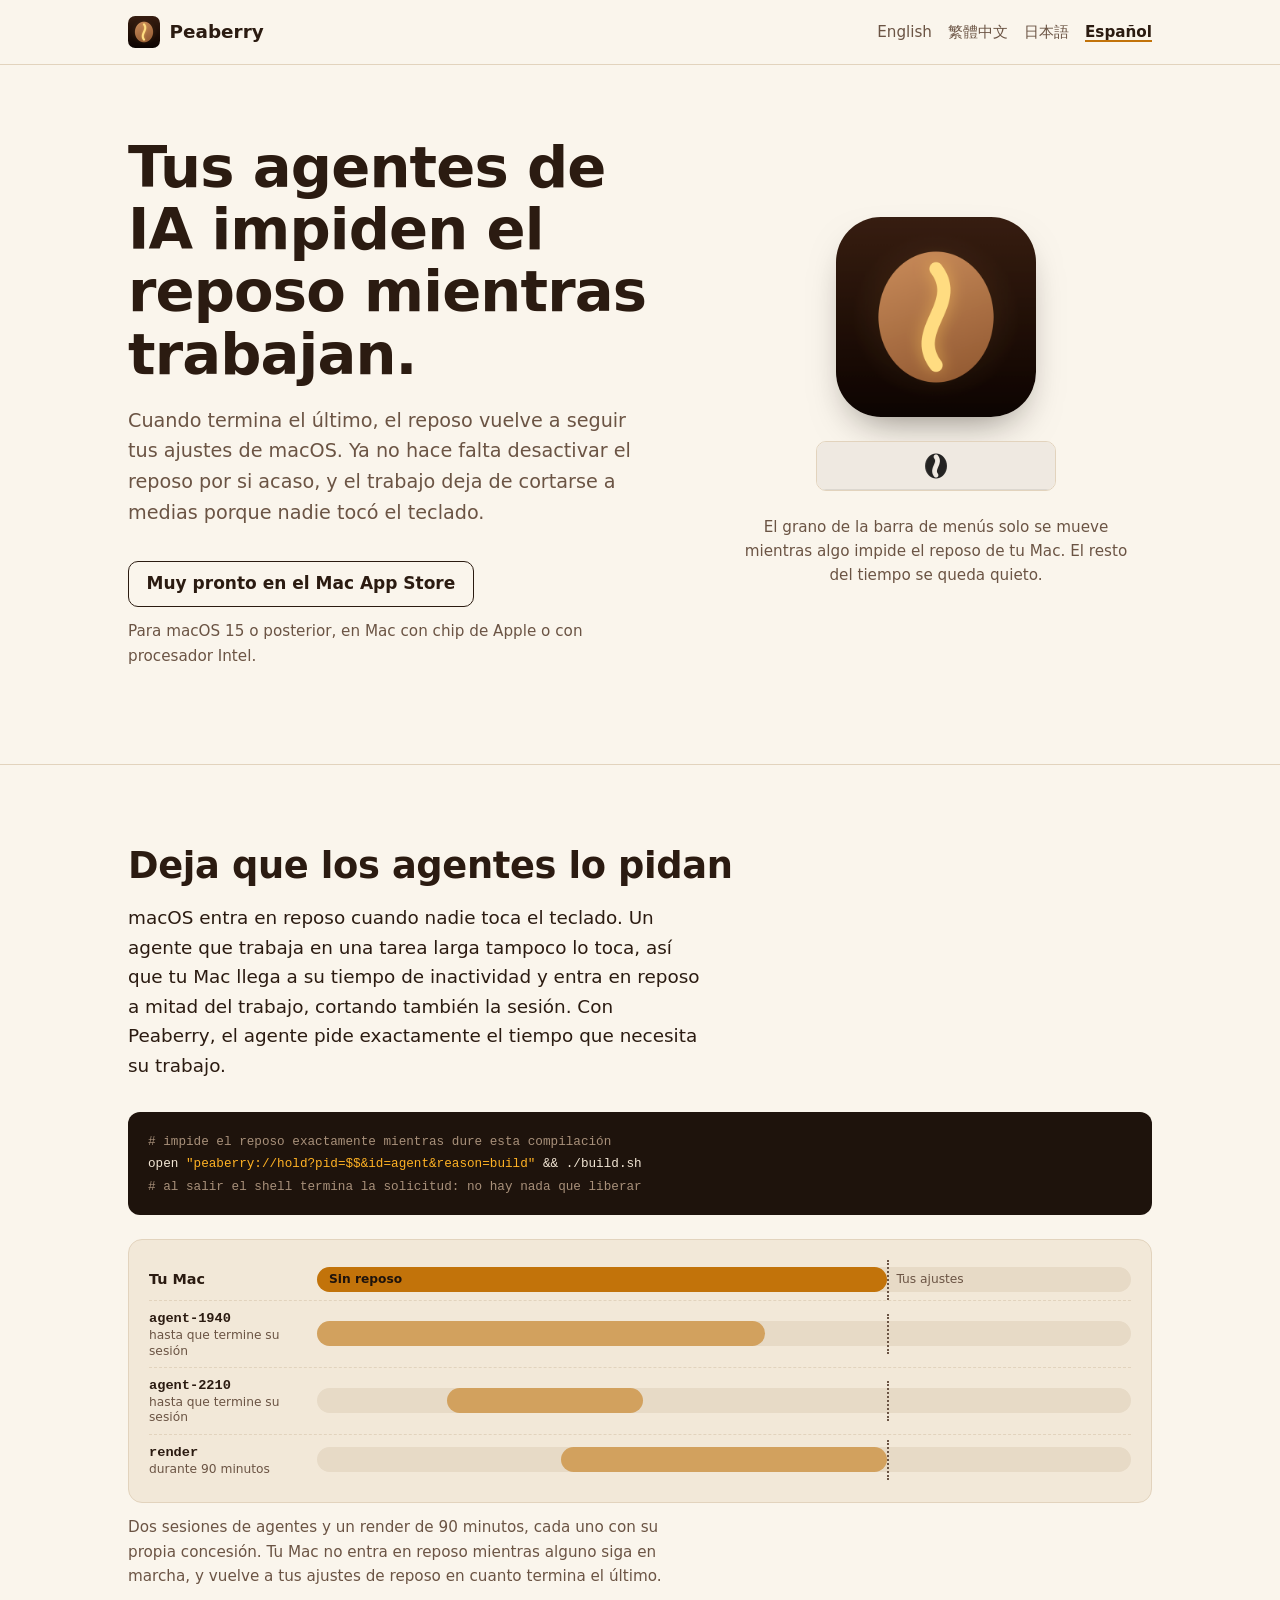
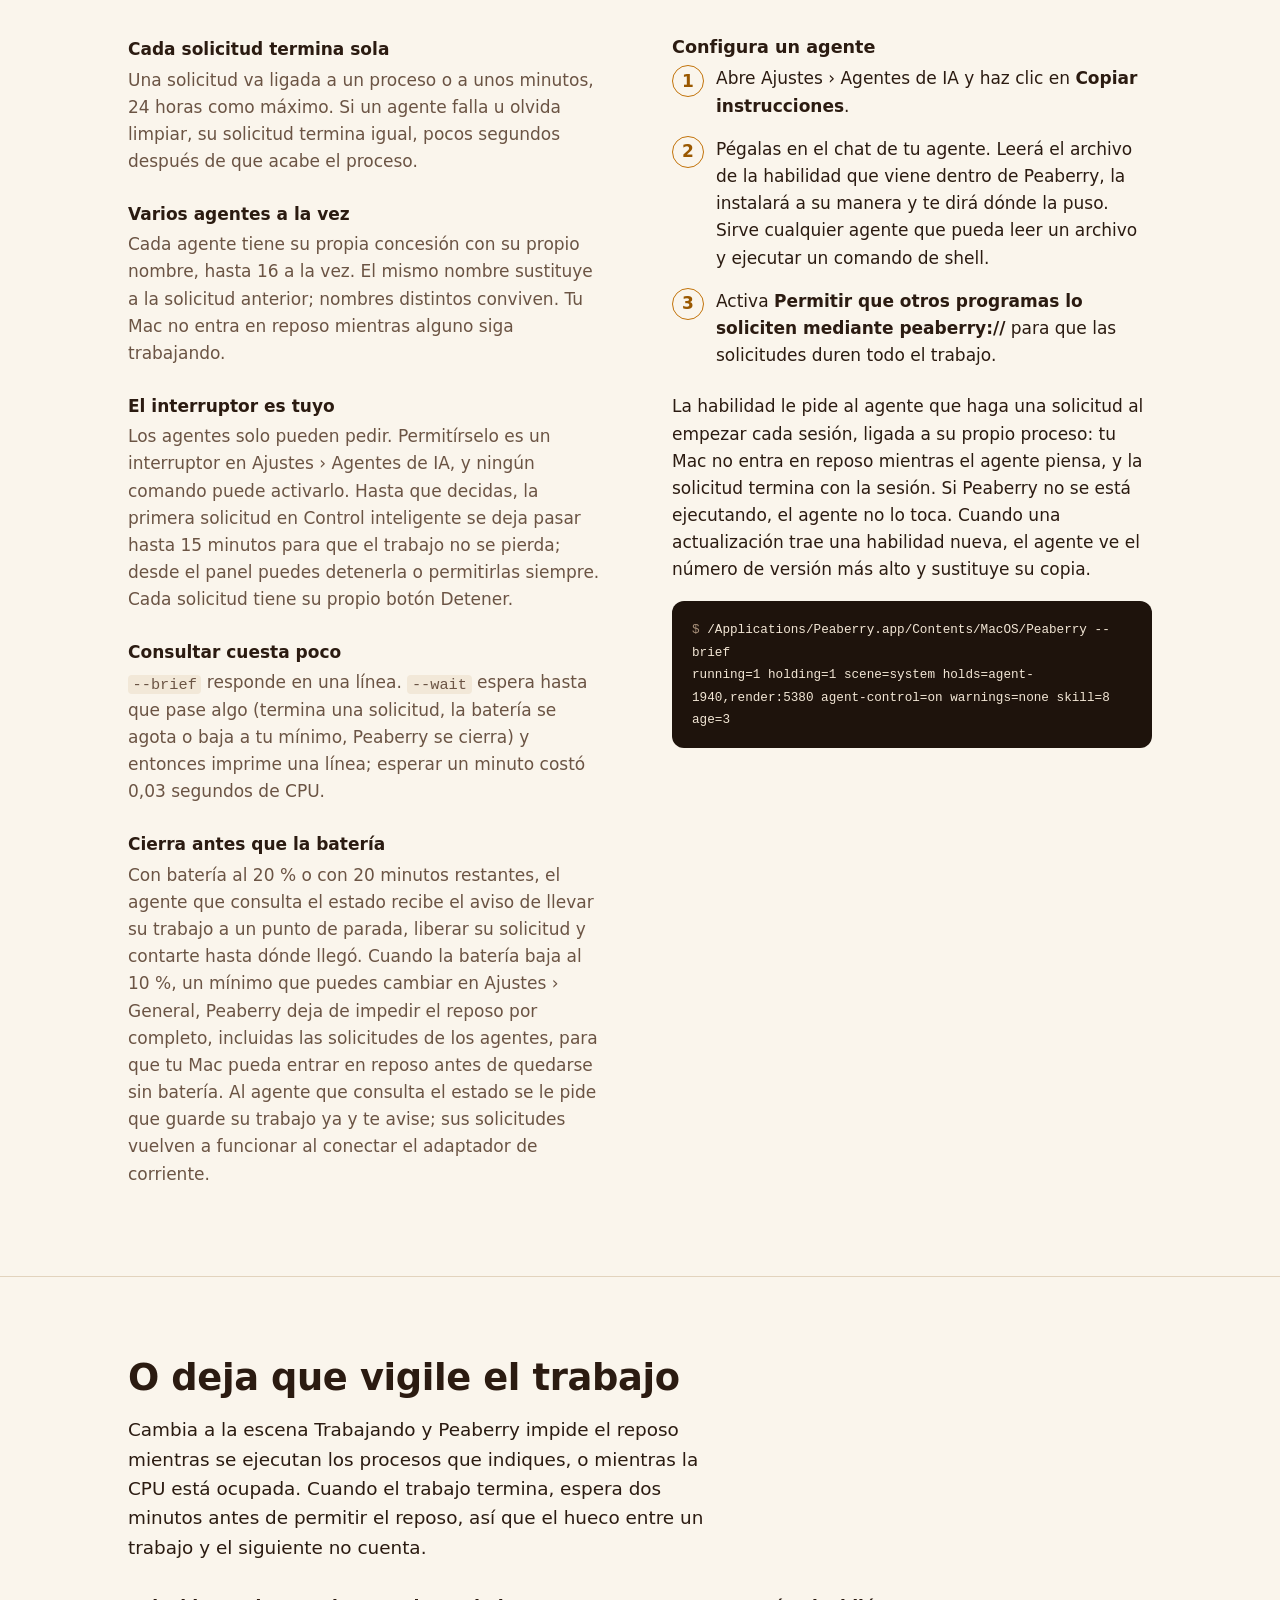
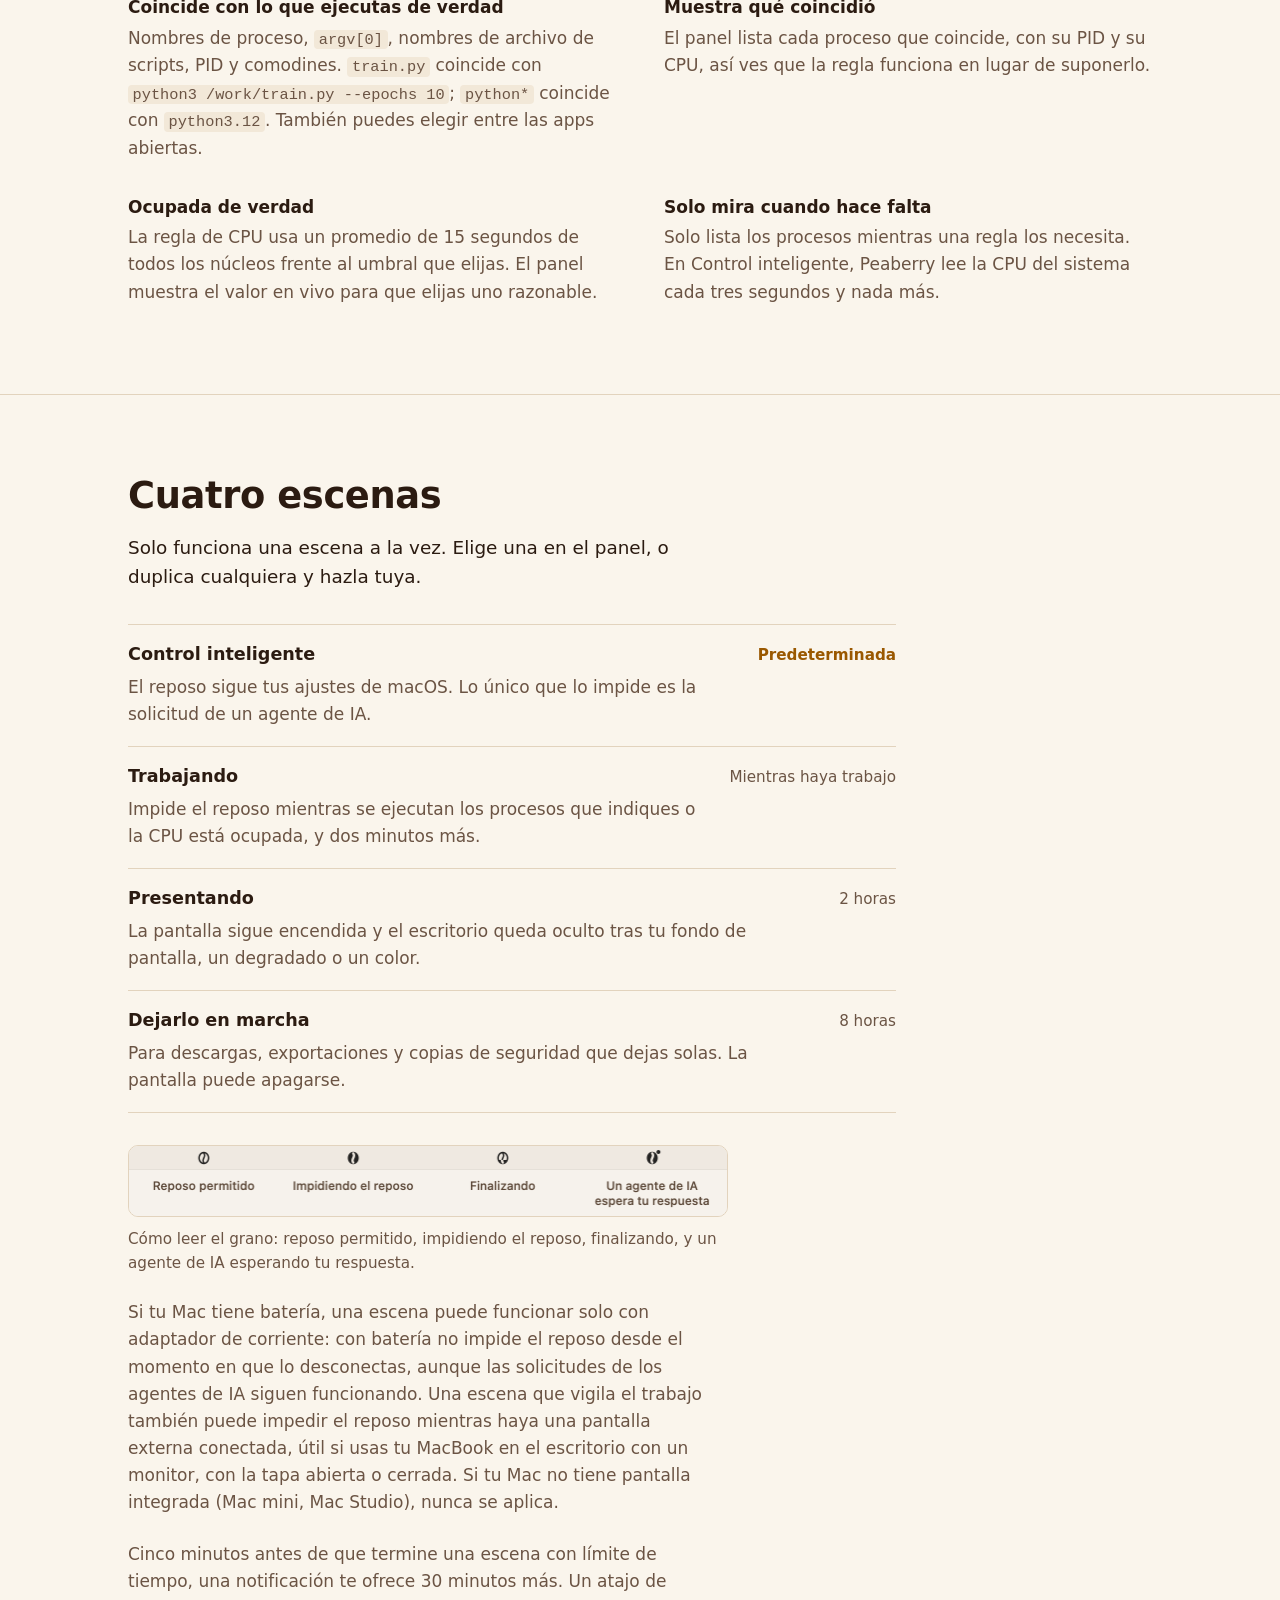
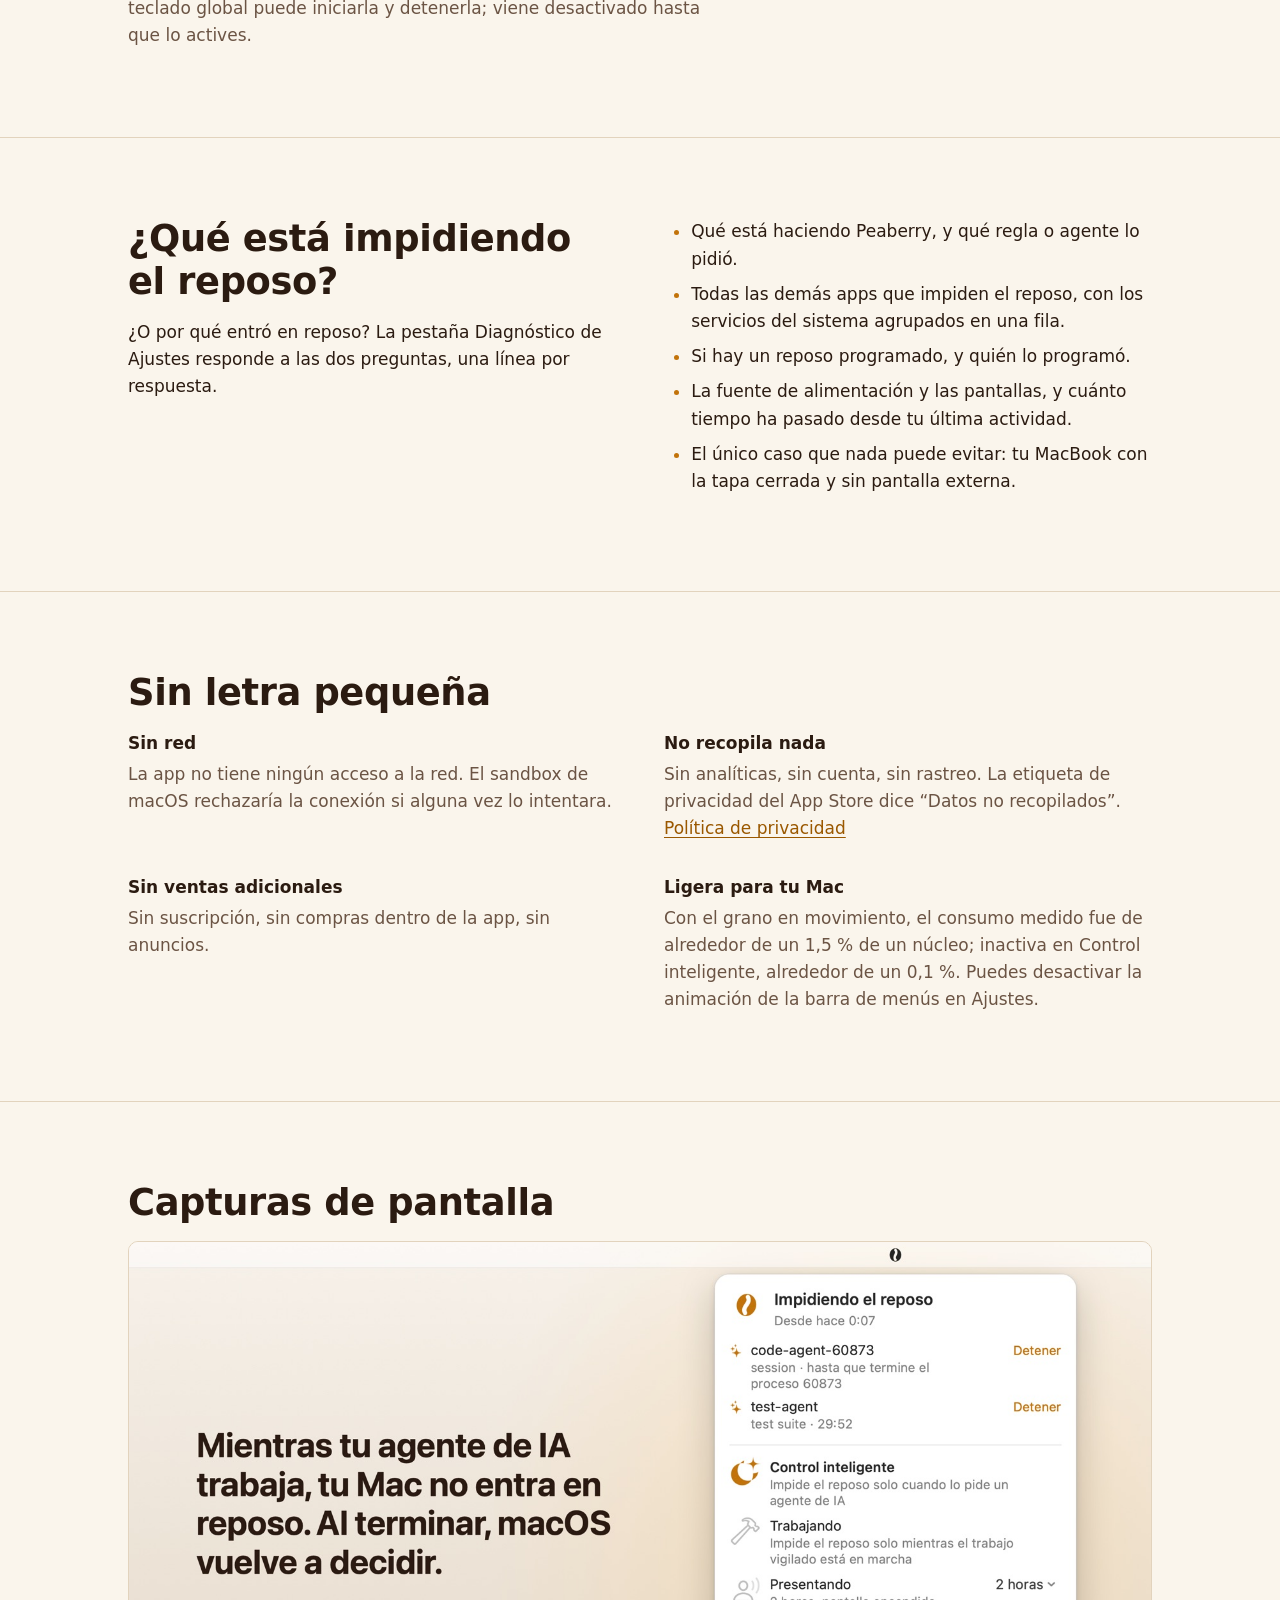
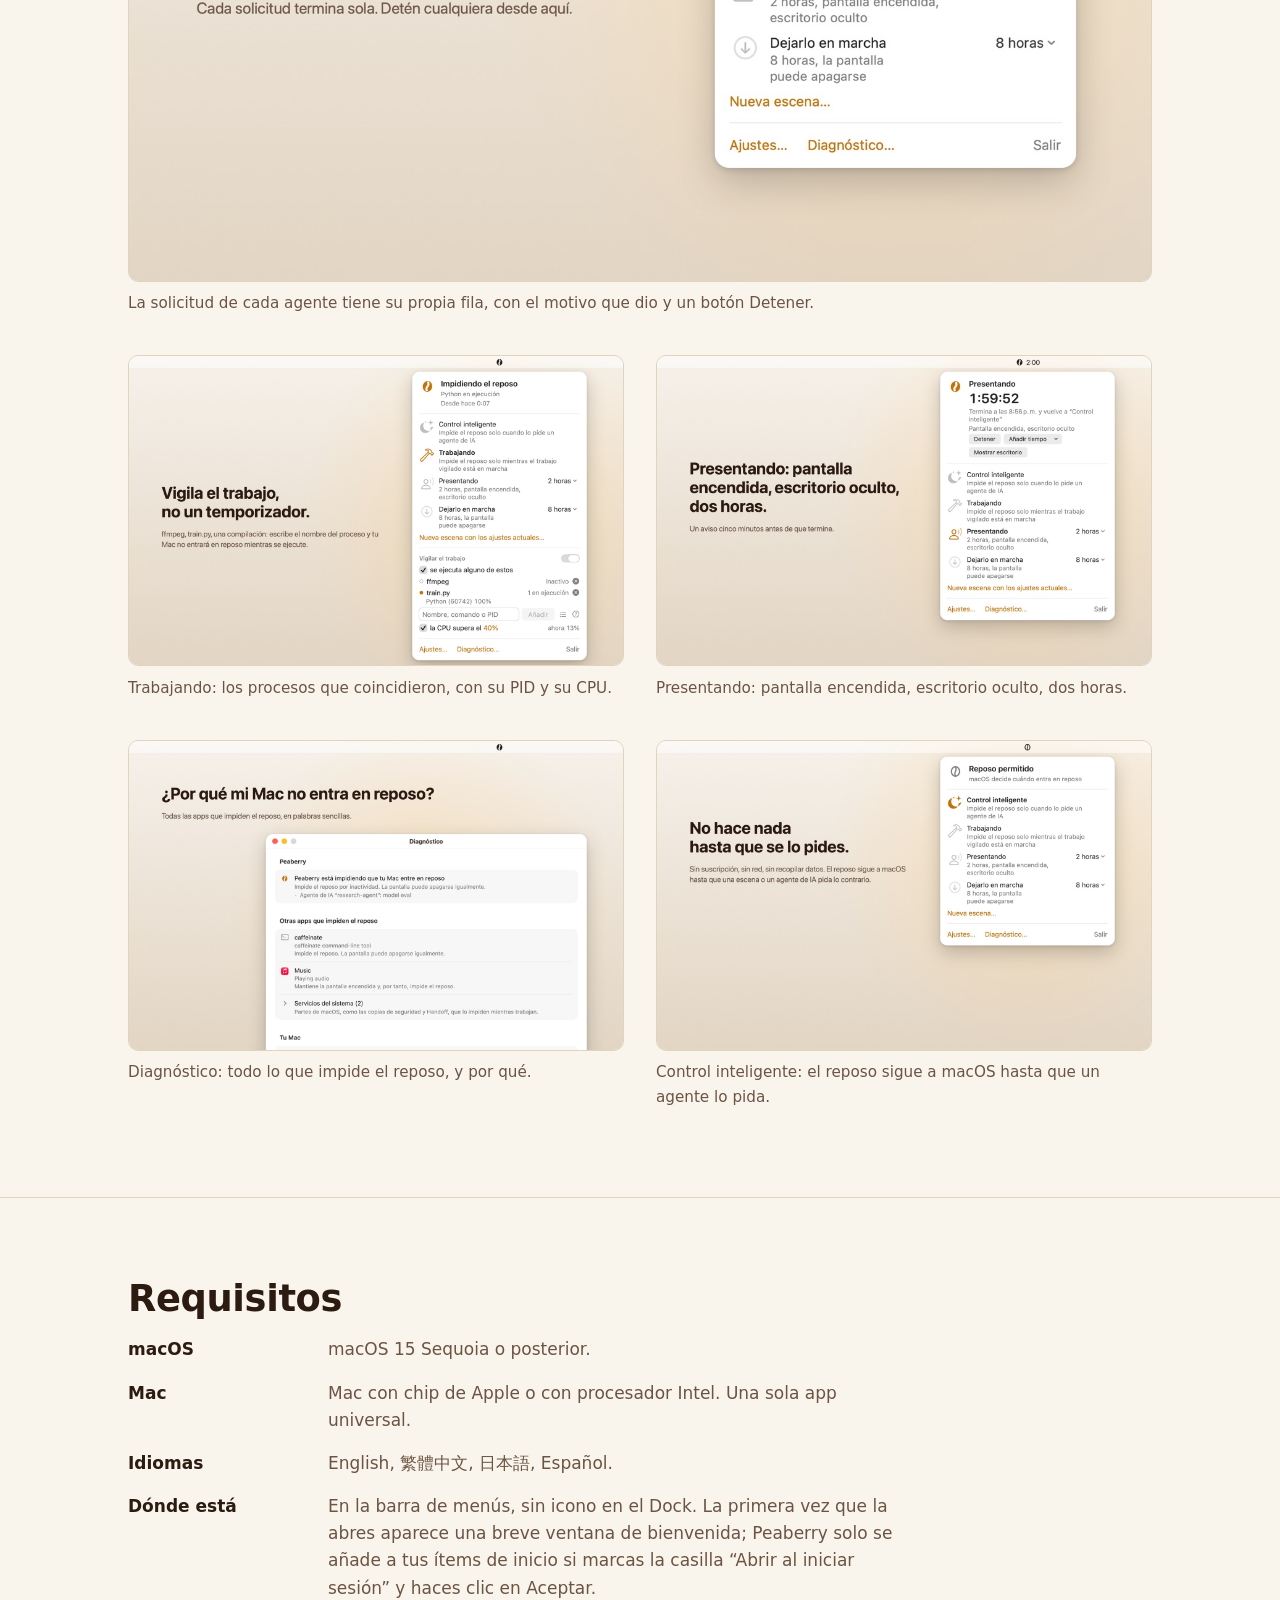
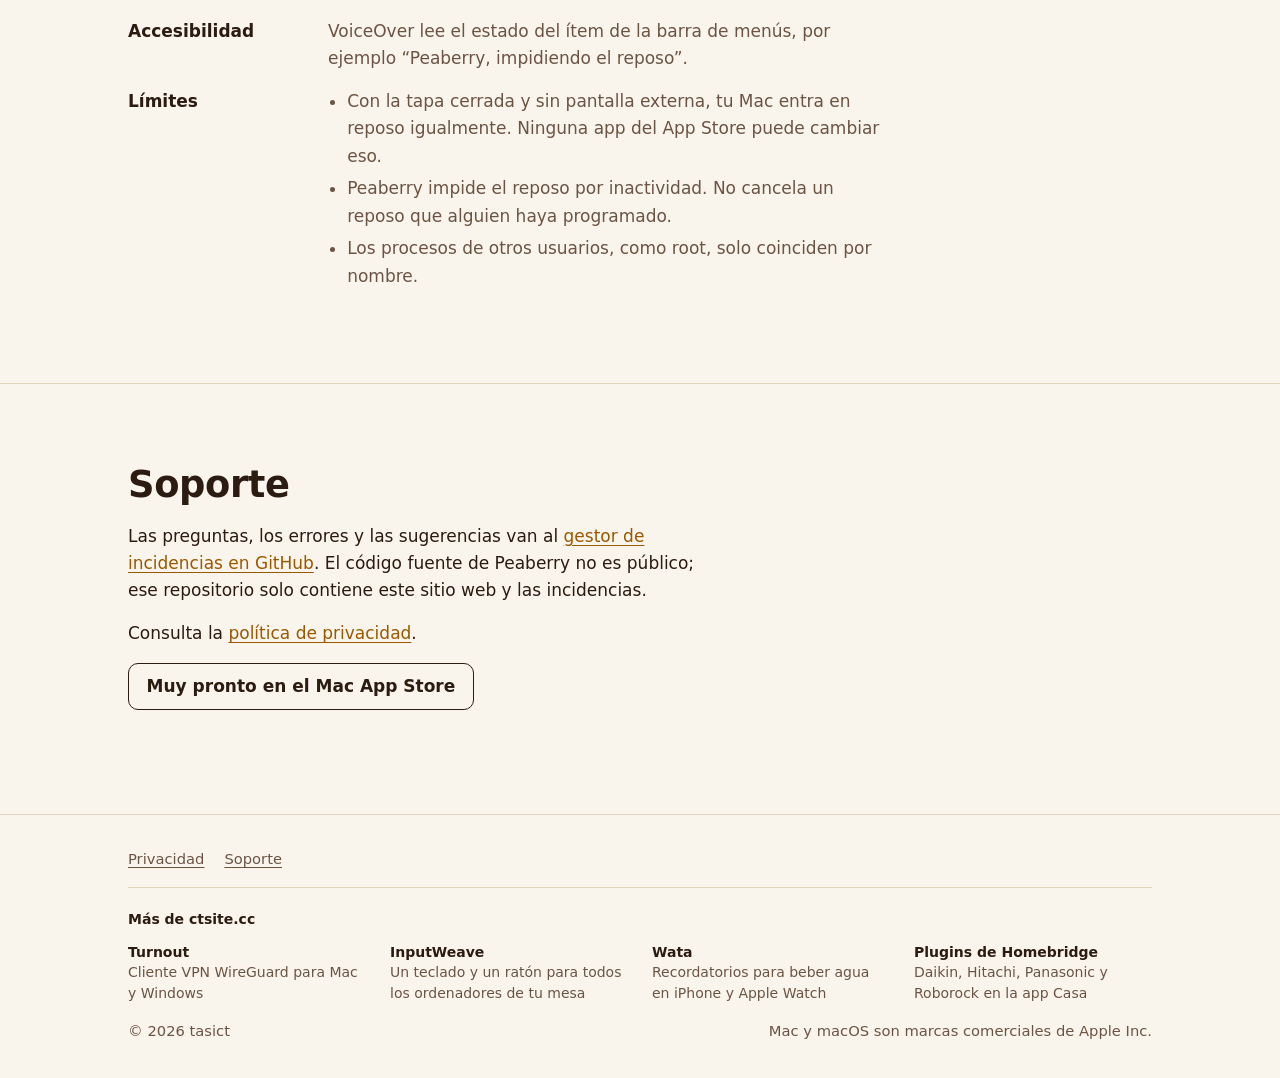
==== commit 8562646e: "Say that the welcome window adds a login item only when the box is ticked" ====
--- a/es/index.html
+++ b/es/index.html
@@ -257,7 +257,7 @@
       </div>
       <div>
         <dt>No recopila nada</dt>
-        <dd>Sin analíticas, sin cuenta, sin rastreo. La etiqueta de privacidad del App Store dice “Datos no recopilados”. <a href="privacy.html">Política de privacidad</a></dd>
+        <dd>Sin analíticas, sin cuenta, sin rastreo. La etiqueta de privacidad del App Store dice “Datos no recopilados”. <a href="privacy">Política de privacidad</a></dd>
       </div>
       <div>
         <dt>Sin ventas adicionales</dt>
@@ -321,7 +321,7 @@
       <div><dt>macOS</dt><dd>macOS 15 Sequoia o posterior.</dd></div>
       <div><dt>Mac</dt><dd>Mac con chip de Apple o con procesador Intel. Una sola app universal.</dd></div>
       <div><dt>Idiomas</dt><dd>English, 繁體中文, 日本語, Español.</dd></div>
-      <div><dt>Dónde está</dt><dd>En la barra de menús, sin icono en el Dock. La primera vez que la abres aparece una breve ventana de bienvenida; si dejas marcada la casilla “Abrir al iniciar sesión” y haces clic en Aceptar, Peaberry se añade a tus ítems de inicio.</dd></div>
+      <div><dt>Dónde está</dt><dd>En la barra de menús, sin icono en el Dock. La primera vez que la abres aparece una breve ventana de bienvenida; Peaberry solo se añade a tus ítems de inicio si marcas la casilla “Abrir al iniciar sesión” y haces clic en Aceptar.</dd></div>
       <div><dt>Accesibilidad</dt><dd>VoiceOver lee el estado del ítem de la barra de menús, por ejemplo “Peaberry, impidiendo el reposo”.</dd></div>
       <div><dt>Límites</dt><dd>
         <ul class="limits">
@@ -339,7 +339,7 @@
    <div class="prose">
     <h2 id="support-title">Soporte</h2>
     <p>Las preguntas, los errores y las sugerencias van al <a href="https://github.com/tasict/Peaberry/issues">gestor de incidencias en GitHub</a>. El código fuente de Peaberry no es público; ese repositorio solo contiene este sitio web y las incidencias.</p>
-    <p>Consulta la <a href="privacy.html">política de privacidad</a>.</p>
+    <p>Consulta la <a href="privacy">política de privacidad</a>.</p>
     <!-- store:soon -->
     <p class="store"><span class="store-soon">Muy pronto en el Mac App Store</span></p>
     <!-- /store:soon -->
@@ -354,7 +354,7 @@
 
 <footer class="site-footer">
   <div class="wrap">
-    <p class="footer-links"><a href="privacy.html">Privacidad</a> <a href="https://github.com/tasict/Peaberry/issues">Soporte</a></p>
+    <p class="footer-links"><a href="privacy">Privacidad</a> <a href="https://github.com/tasict/Peaberry/issues">Soporte</a></p>
     <nav class="family" aria-label="Más de ctsite.cc">
       <p class="family-title"><a href="https://www.ctsite.cc/" hreflang="en">Más de ctsite.cc</a></p>
       <ul>
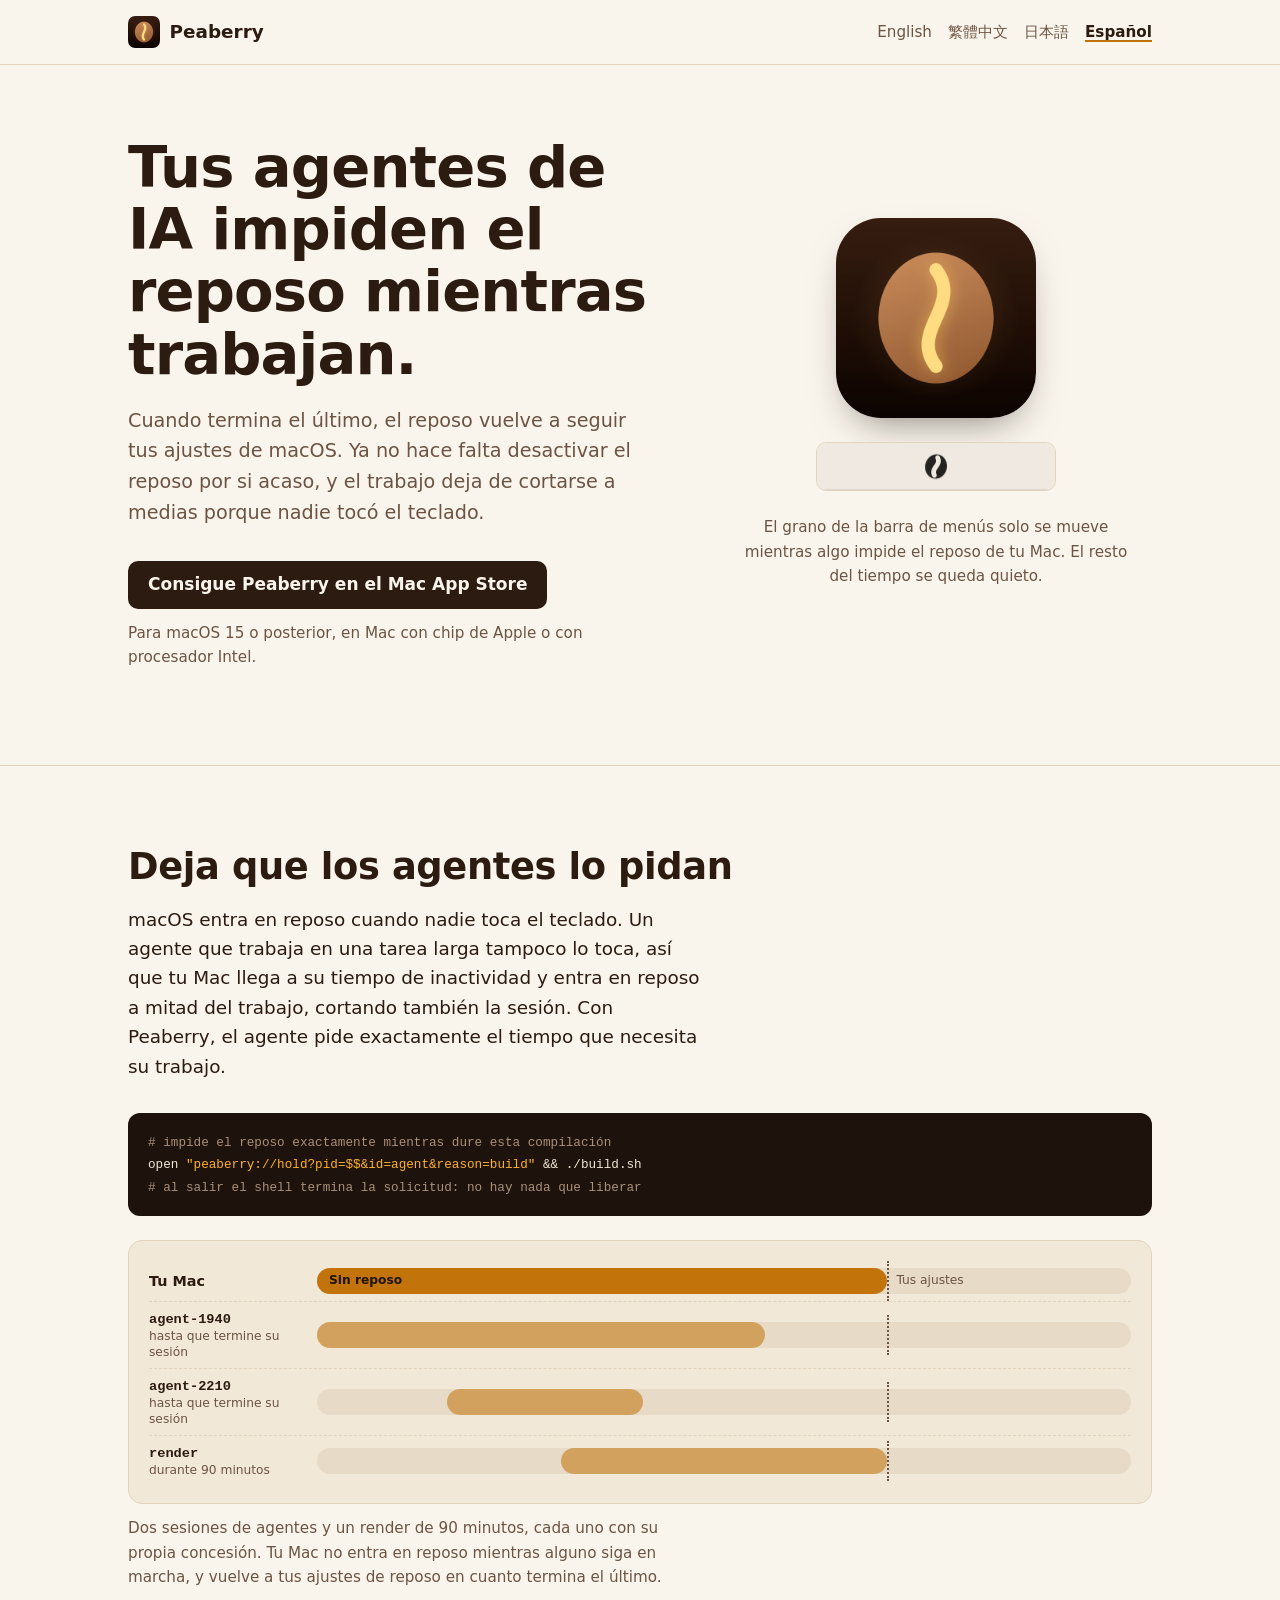
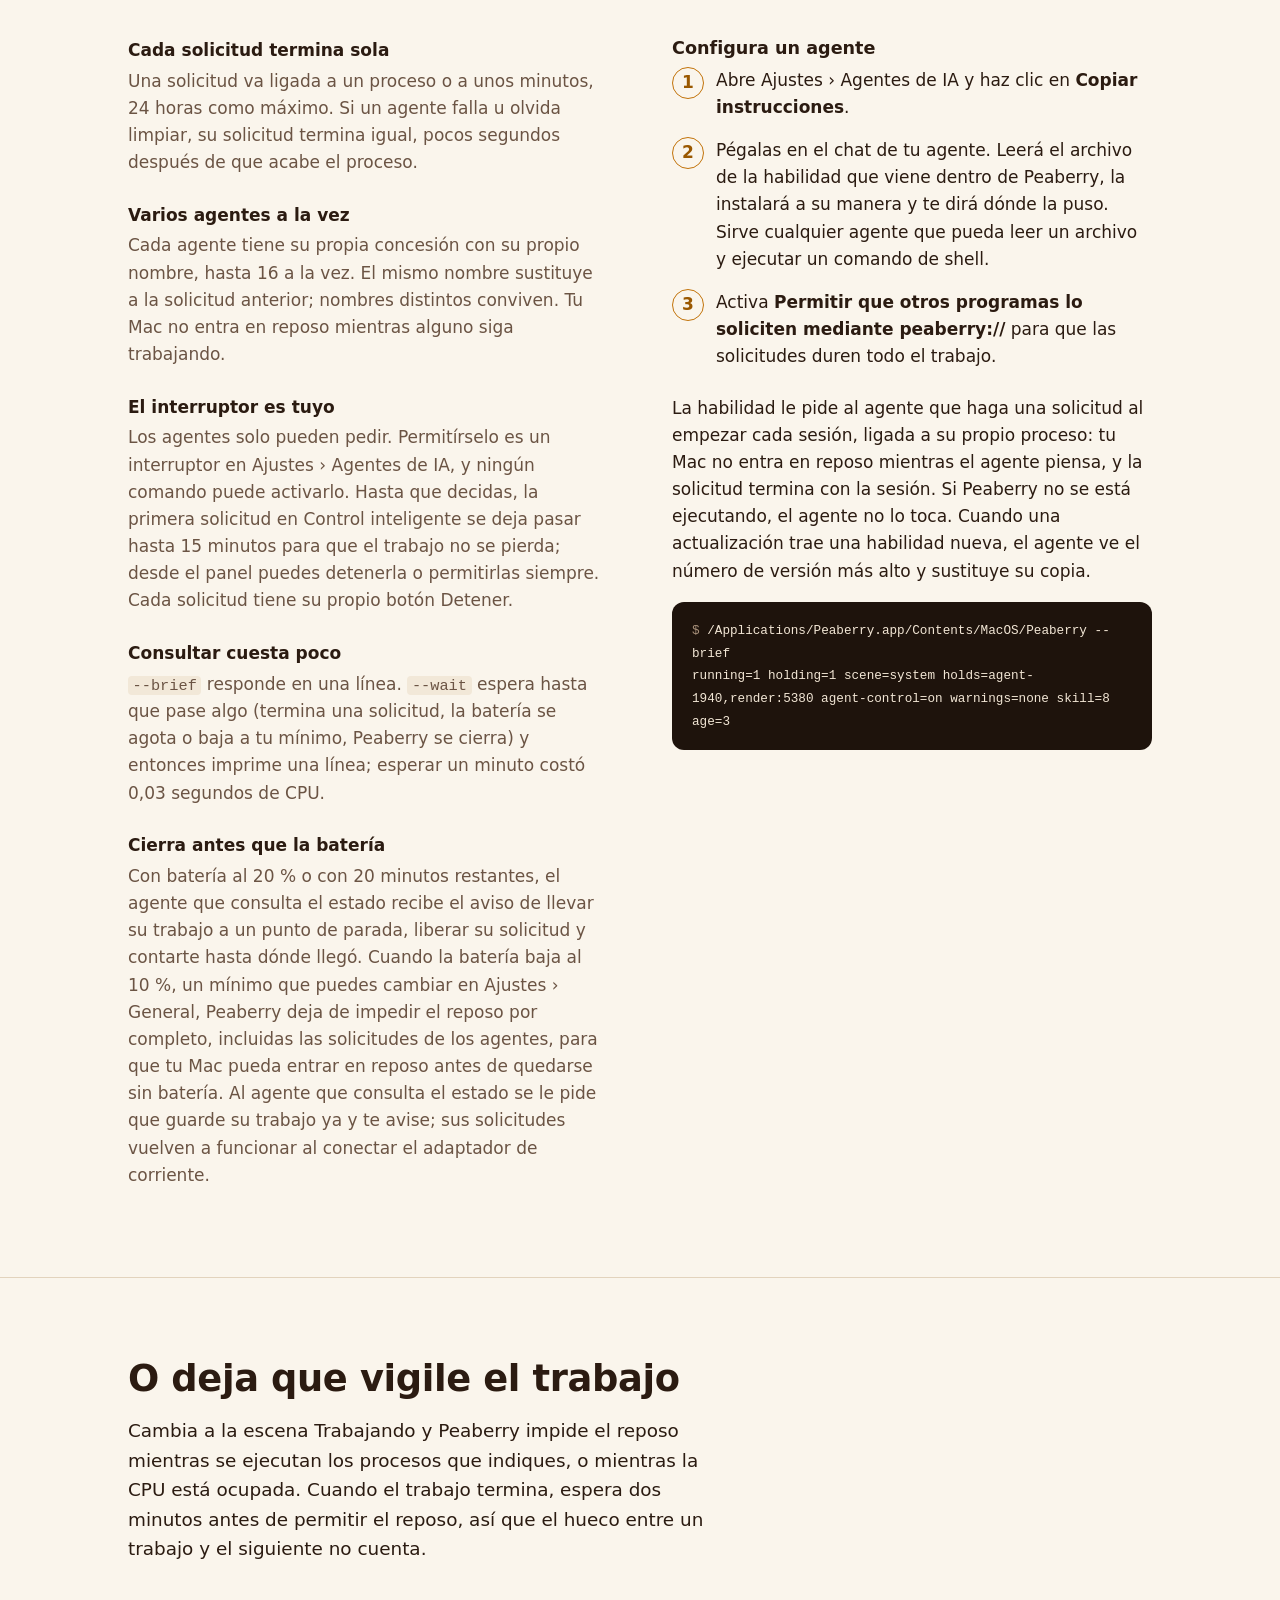
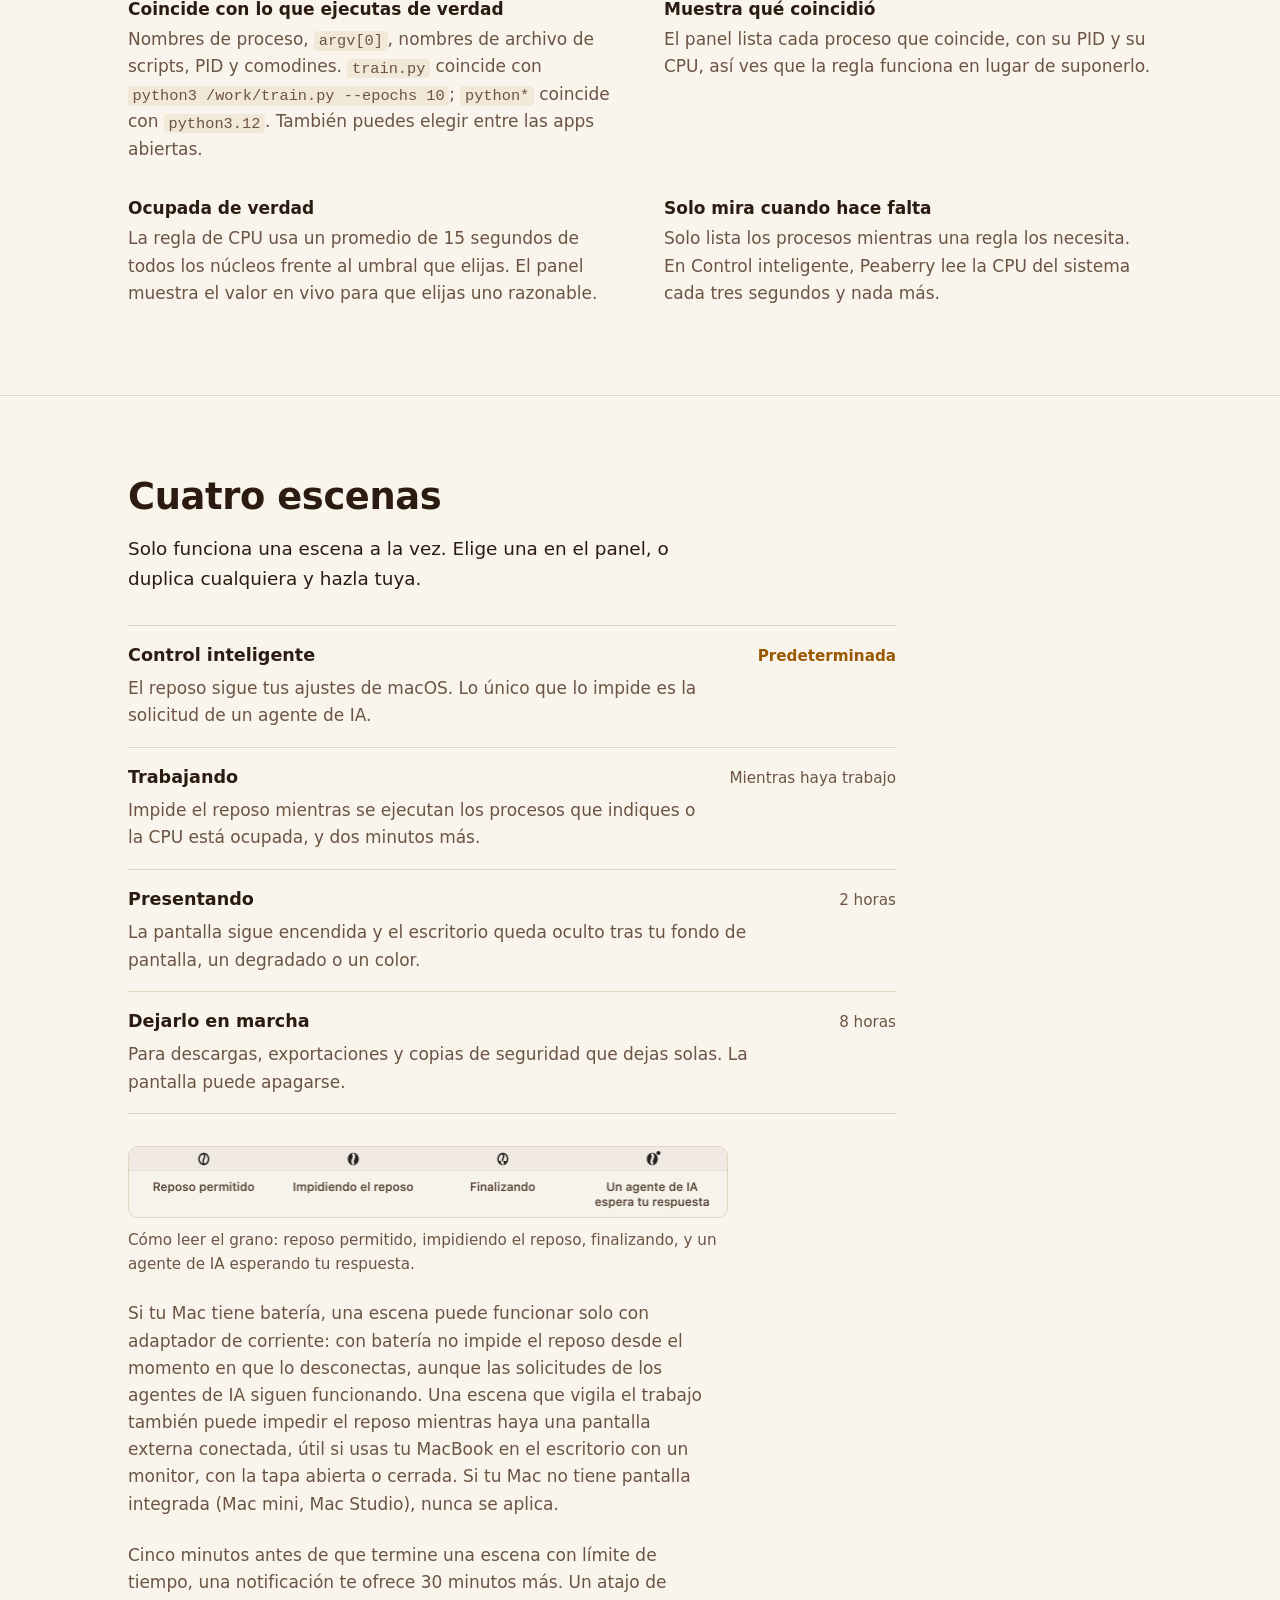
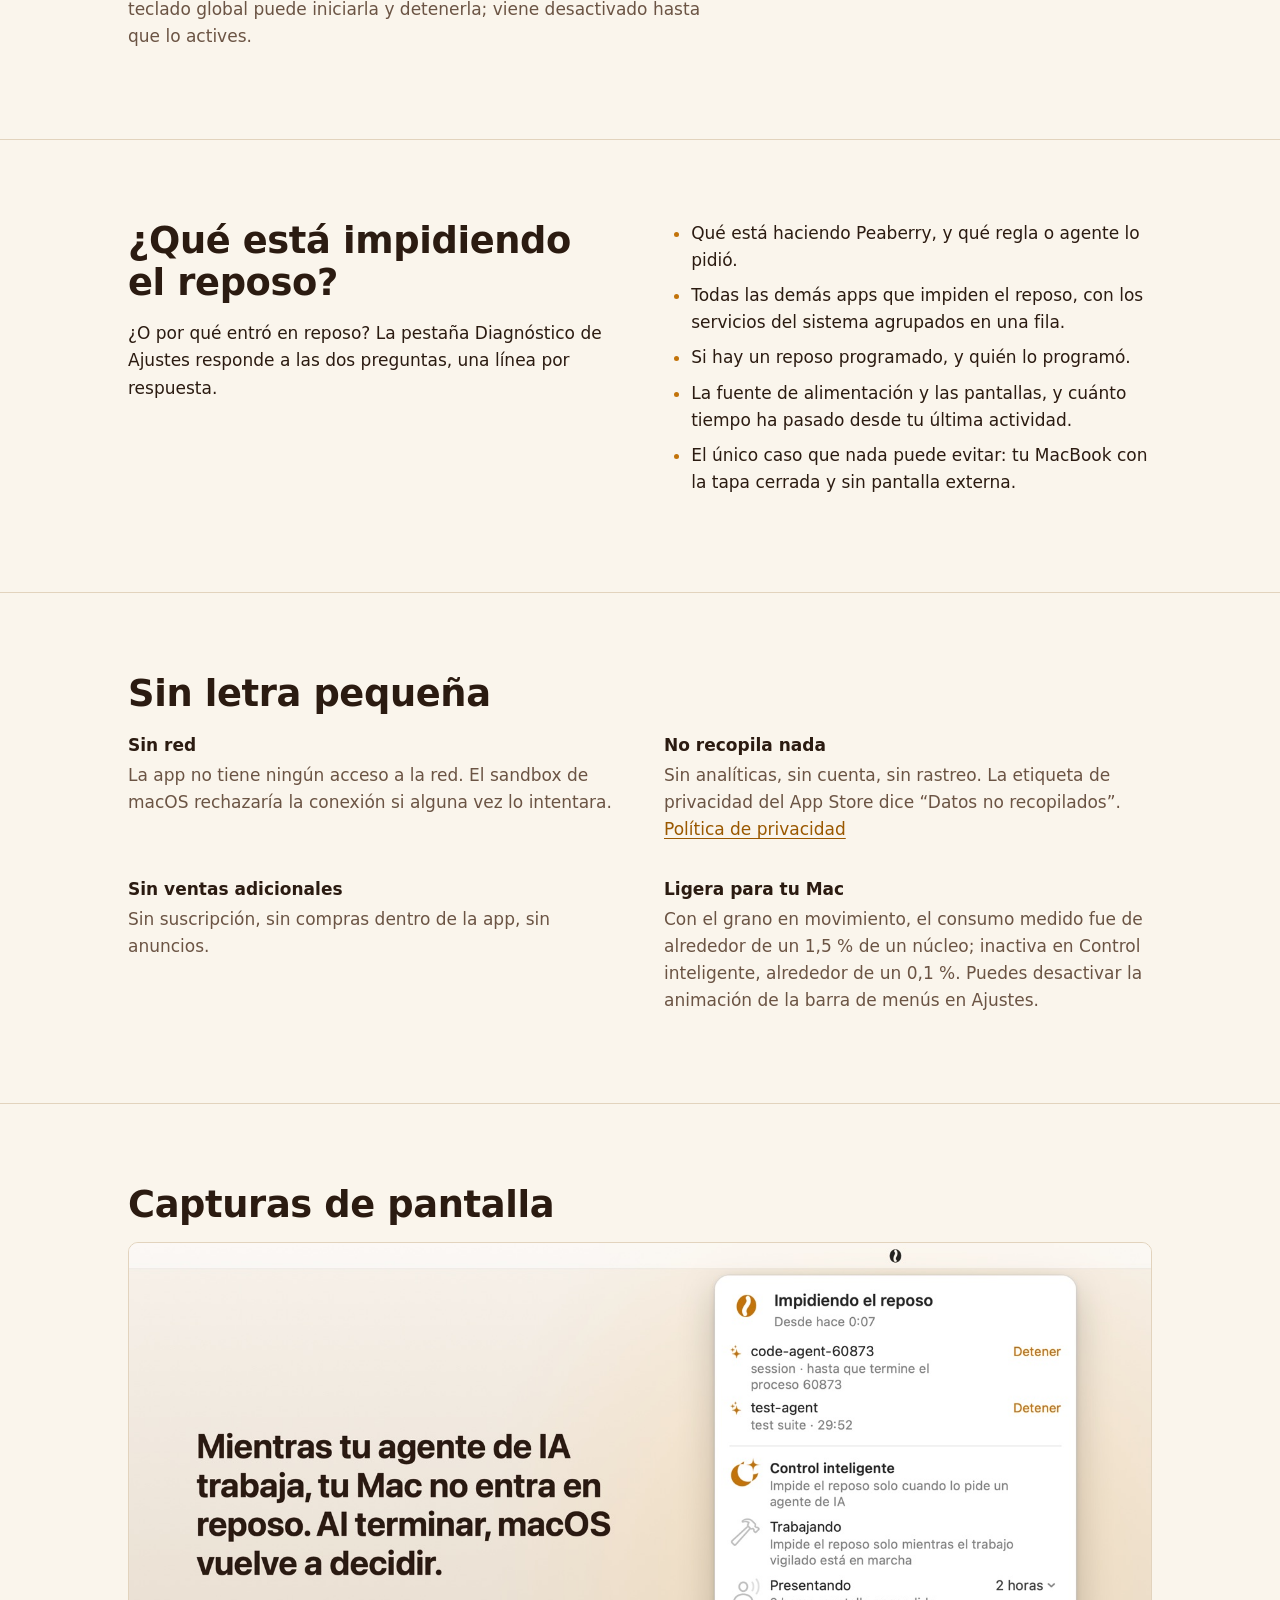
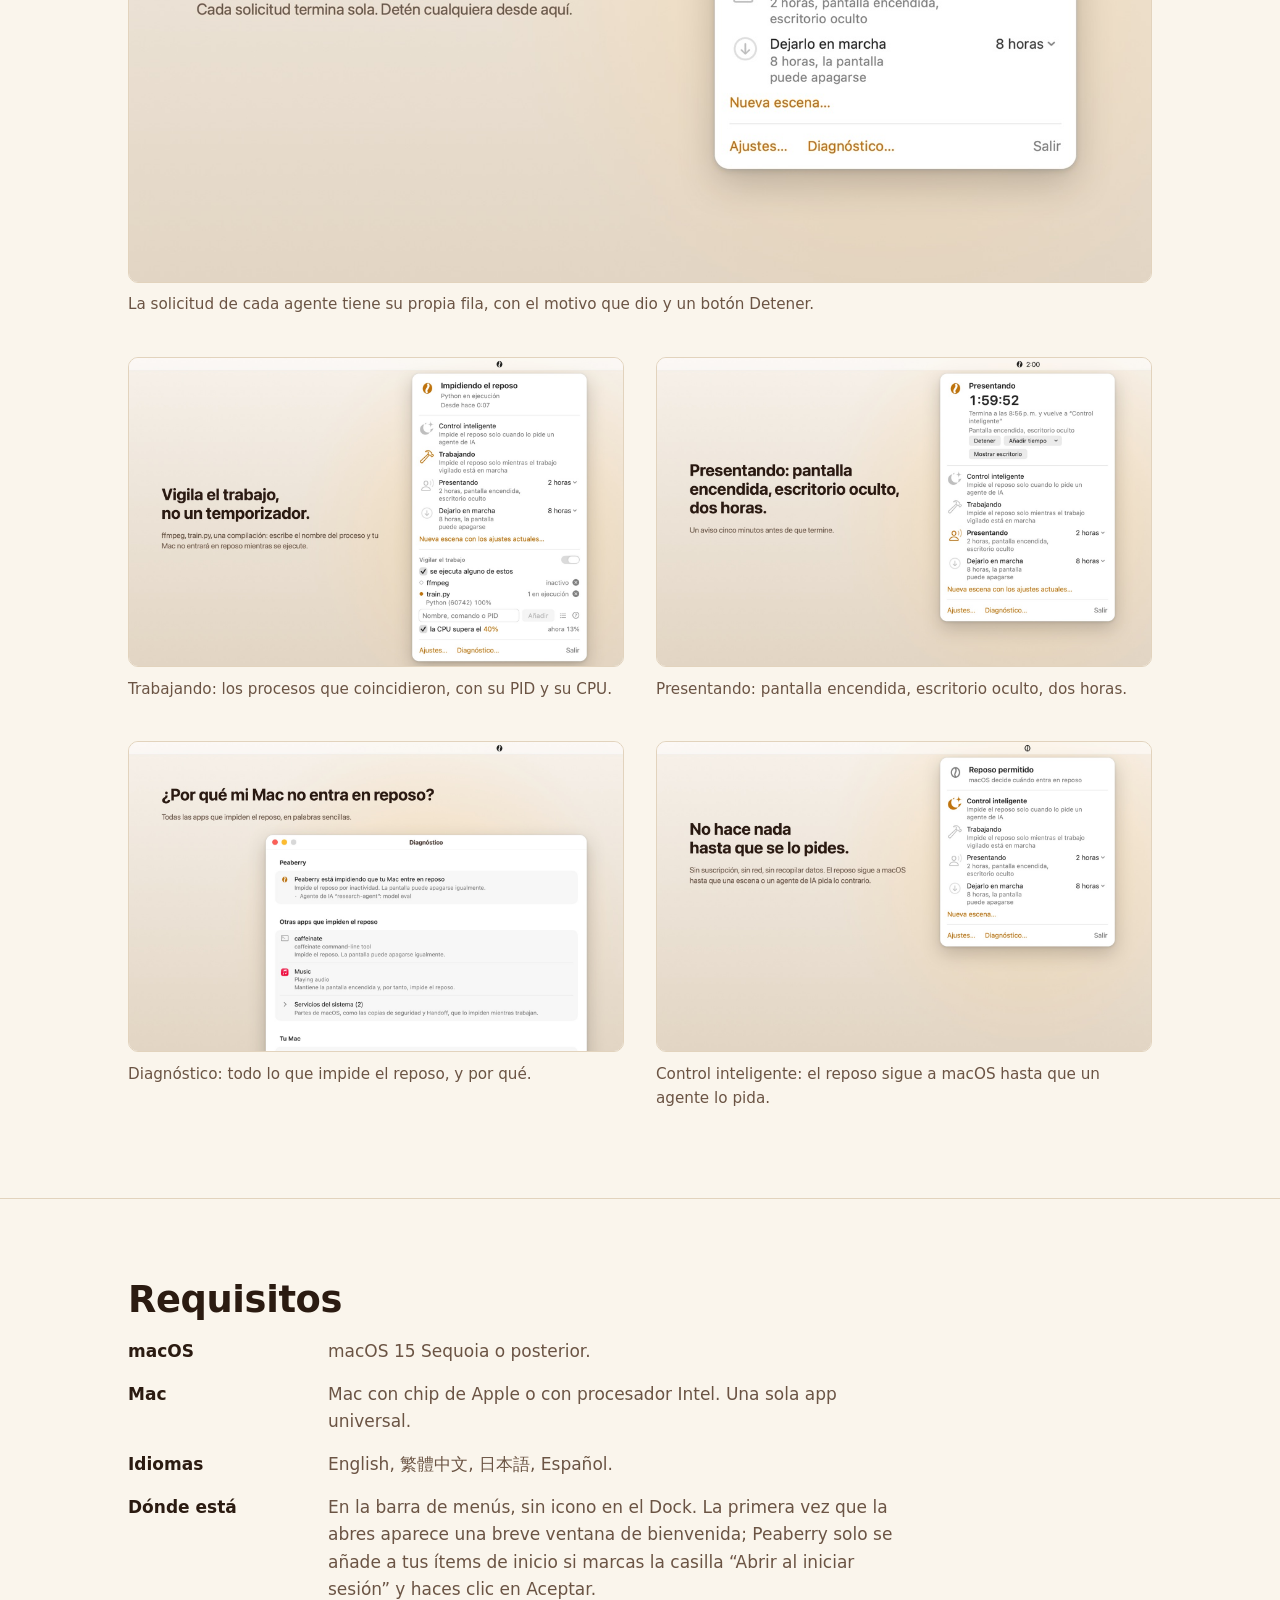
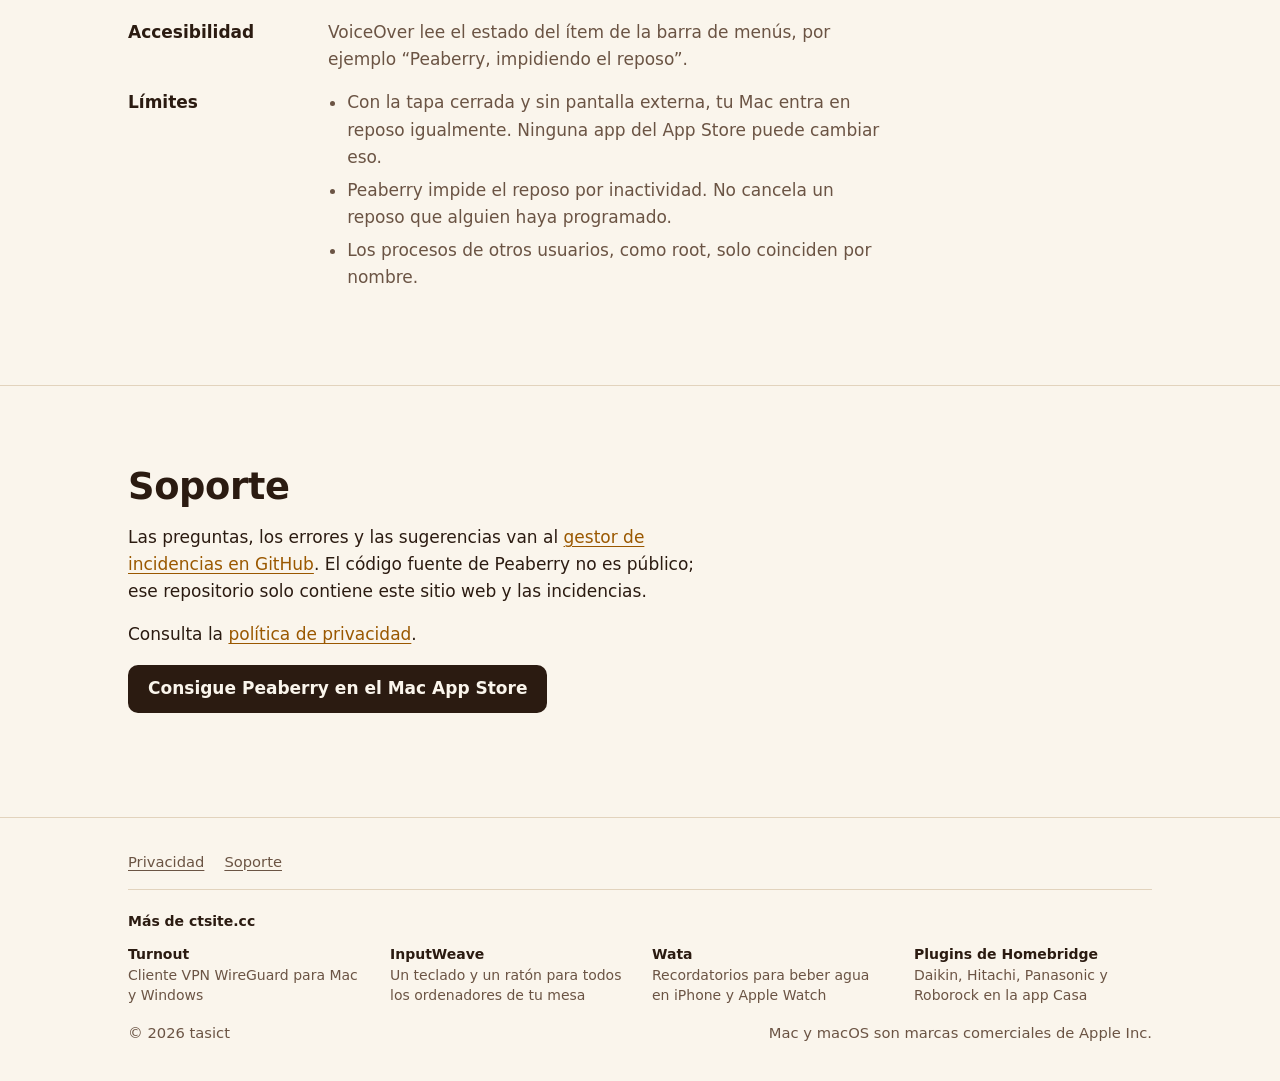
==== commit 084cc263: "Link to the App Store now that Peaberry is out" ====
--- a/es/index.html
+++ b/es/index.html
@@ -76,10 +76,10 @@
       <h1 id="hero-title">Tus agentes de IA impiden el reposo mientras trabajan.</h1>
       <p class="lede">Cuando termina el último, el reposo vuelve a seguir tus ajustes de macOS. Ya no hace falta desactivar el reposo por si acaso, y el trabajo deja de cortarse a medias porque nadie tocó el teclado.</p>
       <!-- store:soon -->
-      <p class="store"><span class="store-soon">Muy pronto en el Mac App Store</span></p>
+      <p class="store" hidden><span class="store-soon">Muy pronto en el Mac App Store</span></p>
       <!-- /store:soon -->
       <!-- store:live -->
-      <p class="store" hidden><a class="store-live" href="APP_STORE_URL">Consigue Peaberry en el Mac App Store</a></p>
+      <p class="store"><a class="store-live" href="https://apps.apple.com/app/id6826190677">Consigue Peaberry en el Mac App Store</a></p>
       <!-- /store:live -->
       <p class="fineprint">Para macOS 15 o posterior, en Mac con chip de Apple o con procesador Intel.</p>
     </div>
@@ -341,10 +341,10 @@
     <p>Las preguntas, los errores y las sugerencias van al <a href="https://github.com/tasict/Peaberry/issues">gestor de incidencias en GitHub</a>. El código fuente de Peaberry no es público; ese repositorio solo contiene este sitio web y las incidencias.</p>
     <p>Consulta la <a href="privacy">política de privacidad</a>.</p>
     <!-- store:soon -->
-    <p class="store"><span class="store-soon">Muy pronto en el Mac App Store</span></p>
+    <p class="store" hidden><span class="store-soon">Muy pronto en el Mac App Store</span></p>
     <!-- /store:soon -->
     <!-- store:live -->
-    <p class="store" hidden><a class="store-live" href="APP_STORE_URL">Consigue Peaberry en el Mac App Store</a></p>
+    <p class="store"><a class="store-live" href="https://apps.apple.com/app/id6826190677">Consigue Peaberry en el Mac App Store</a></p>
     <!-- /store:live -->
    </div>
   </div>
